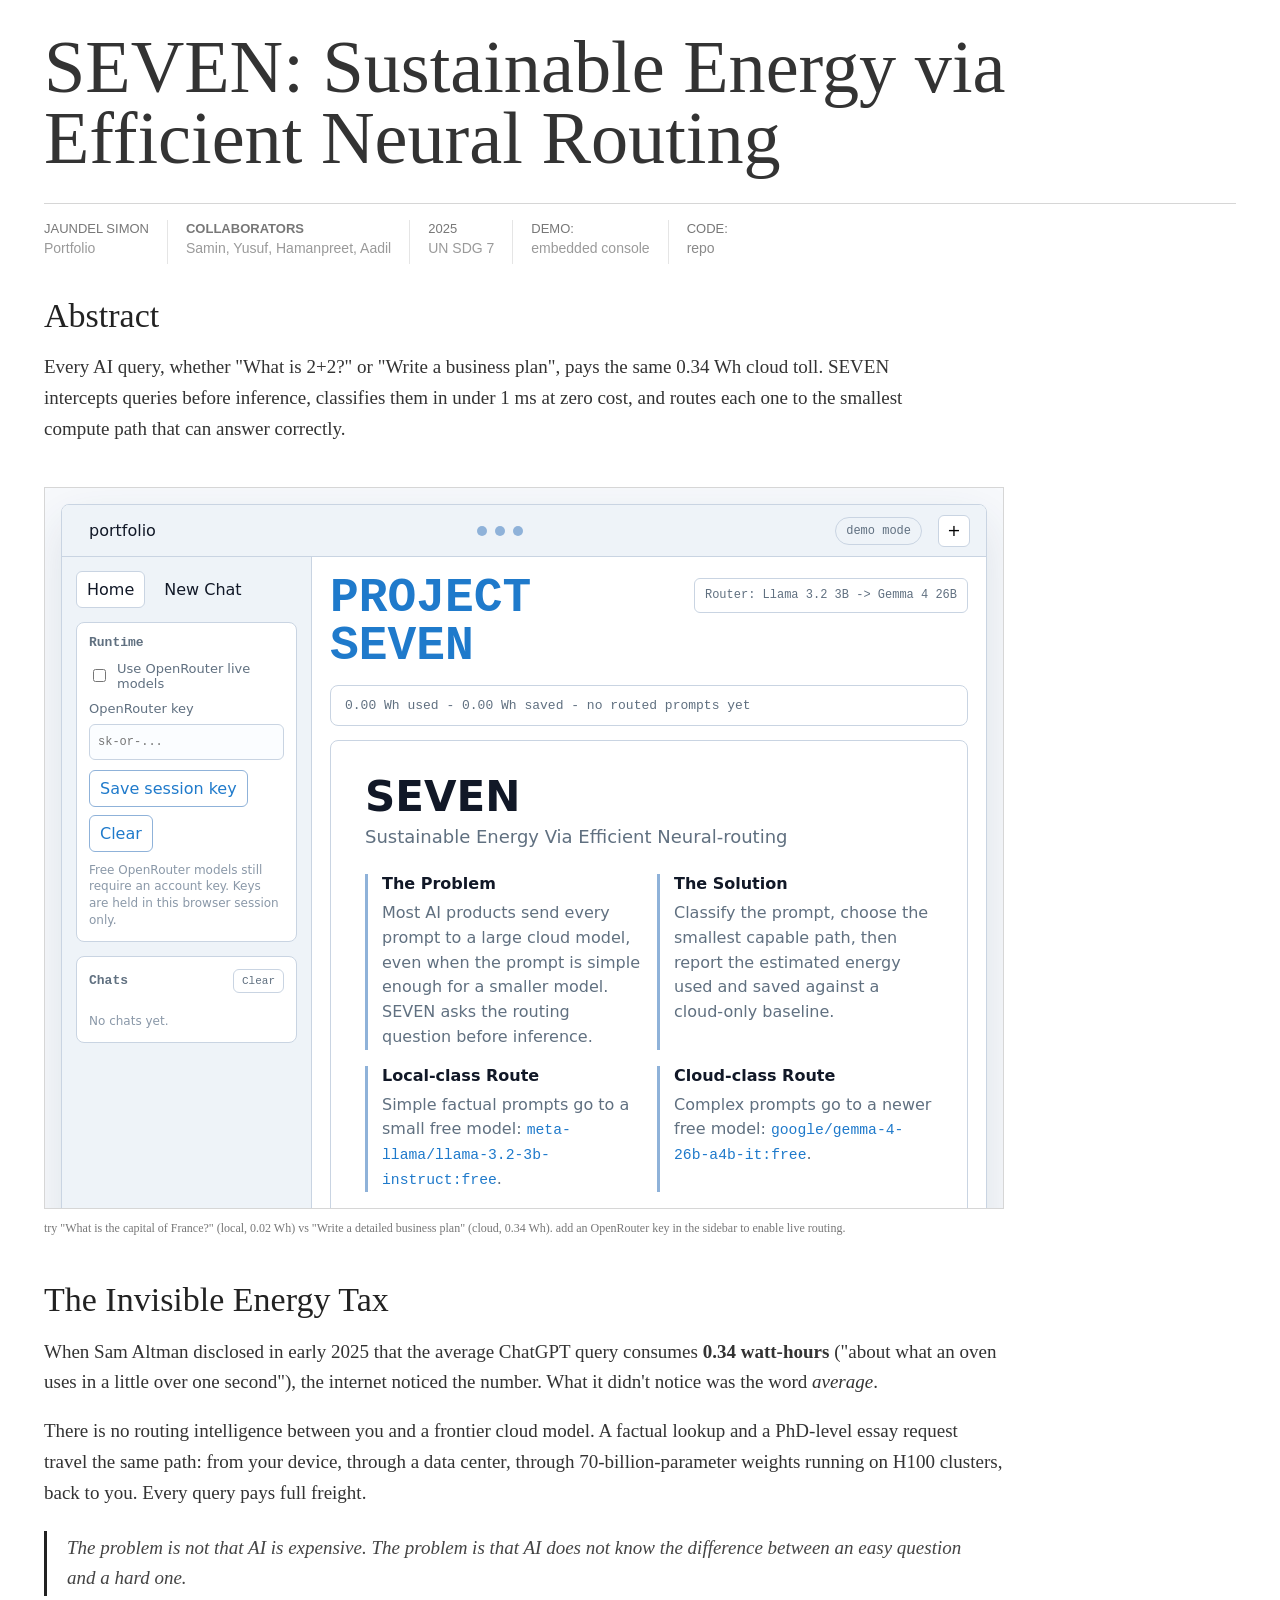
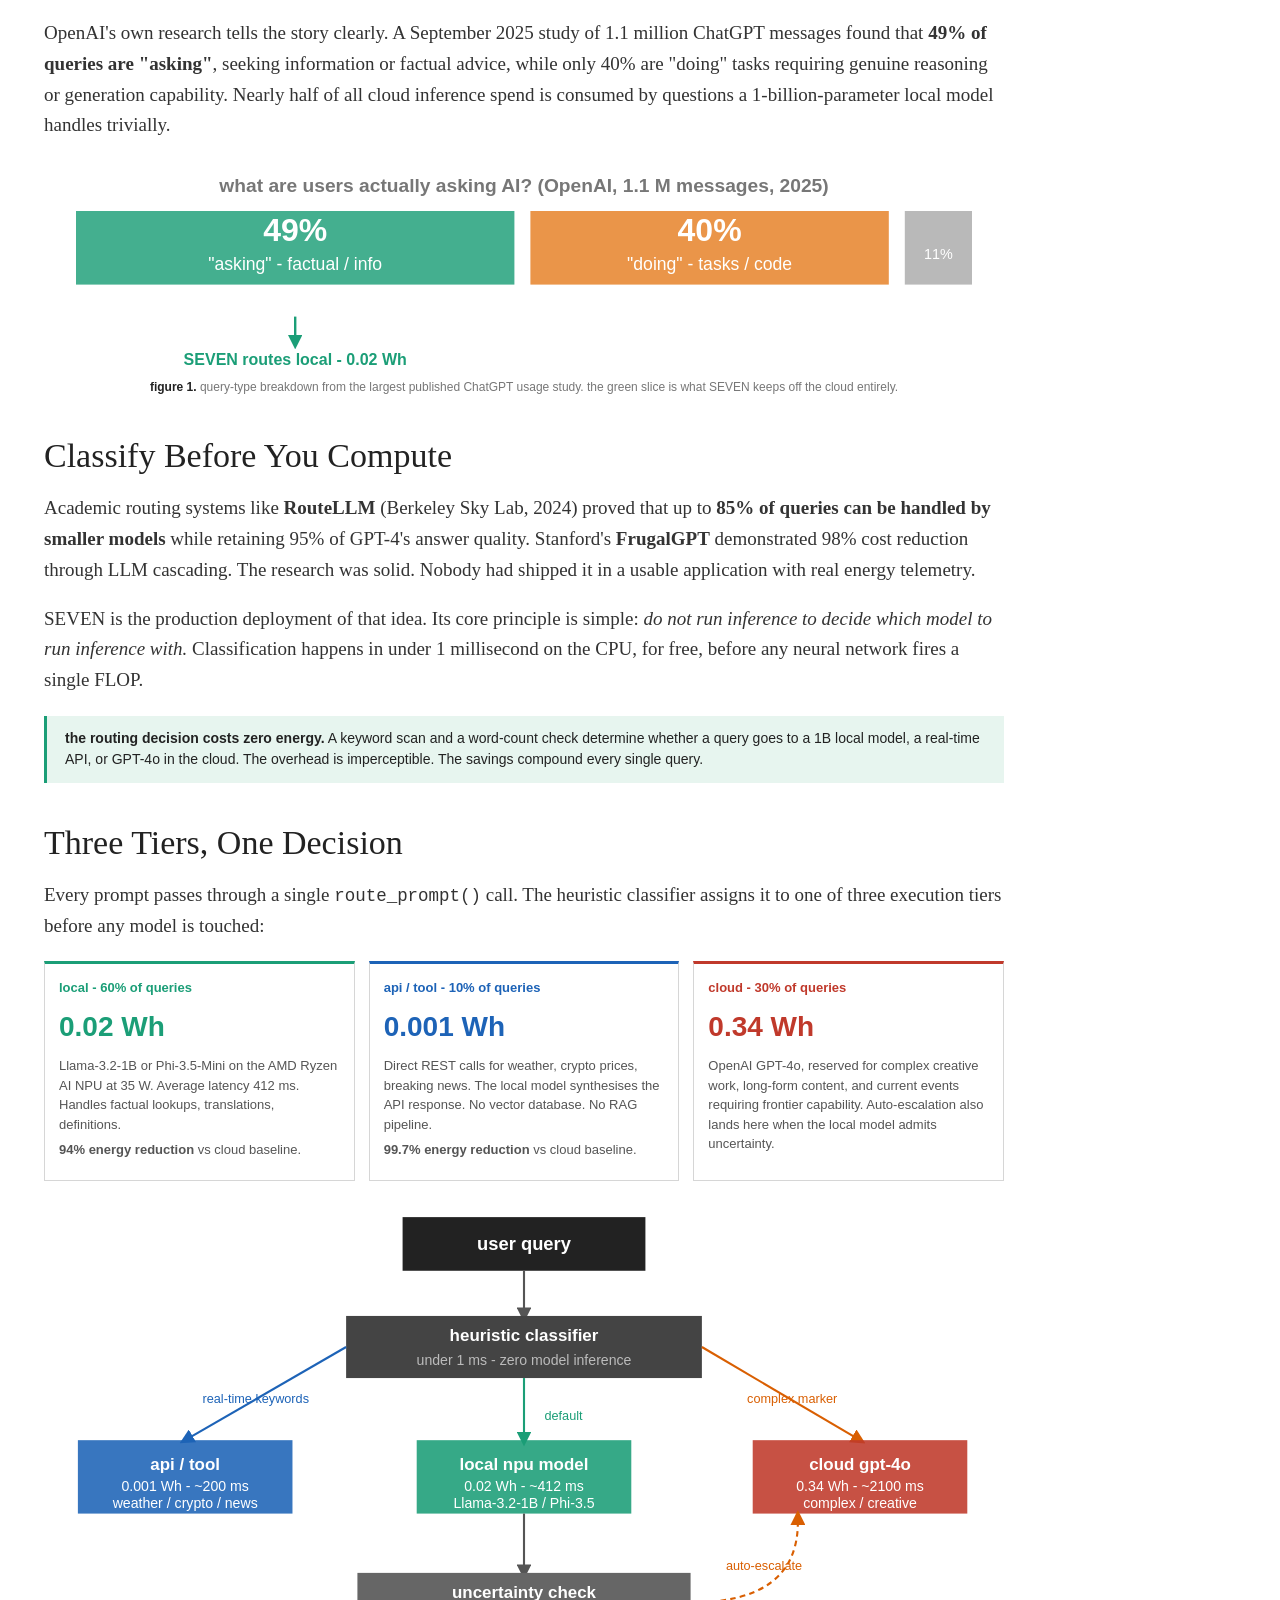
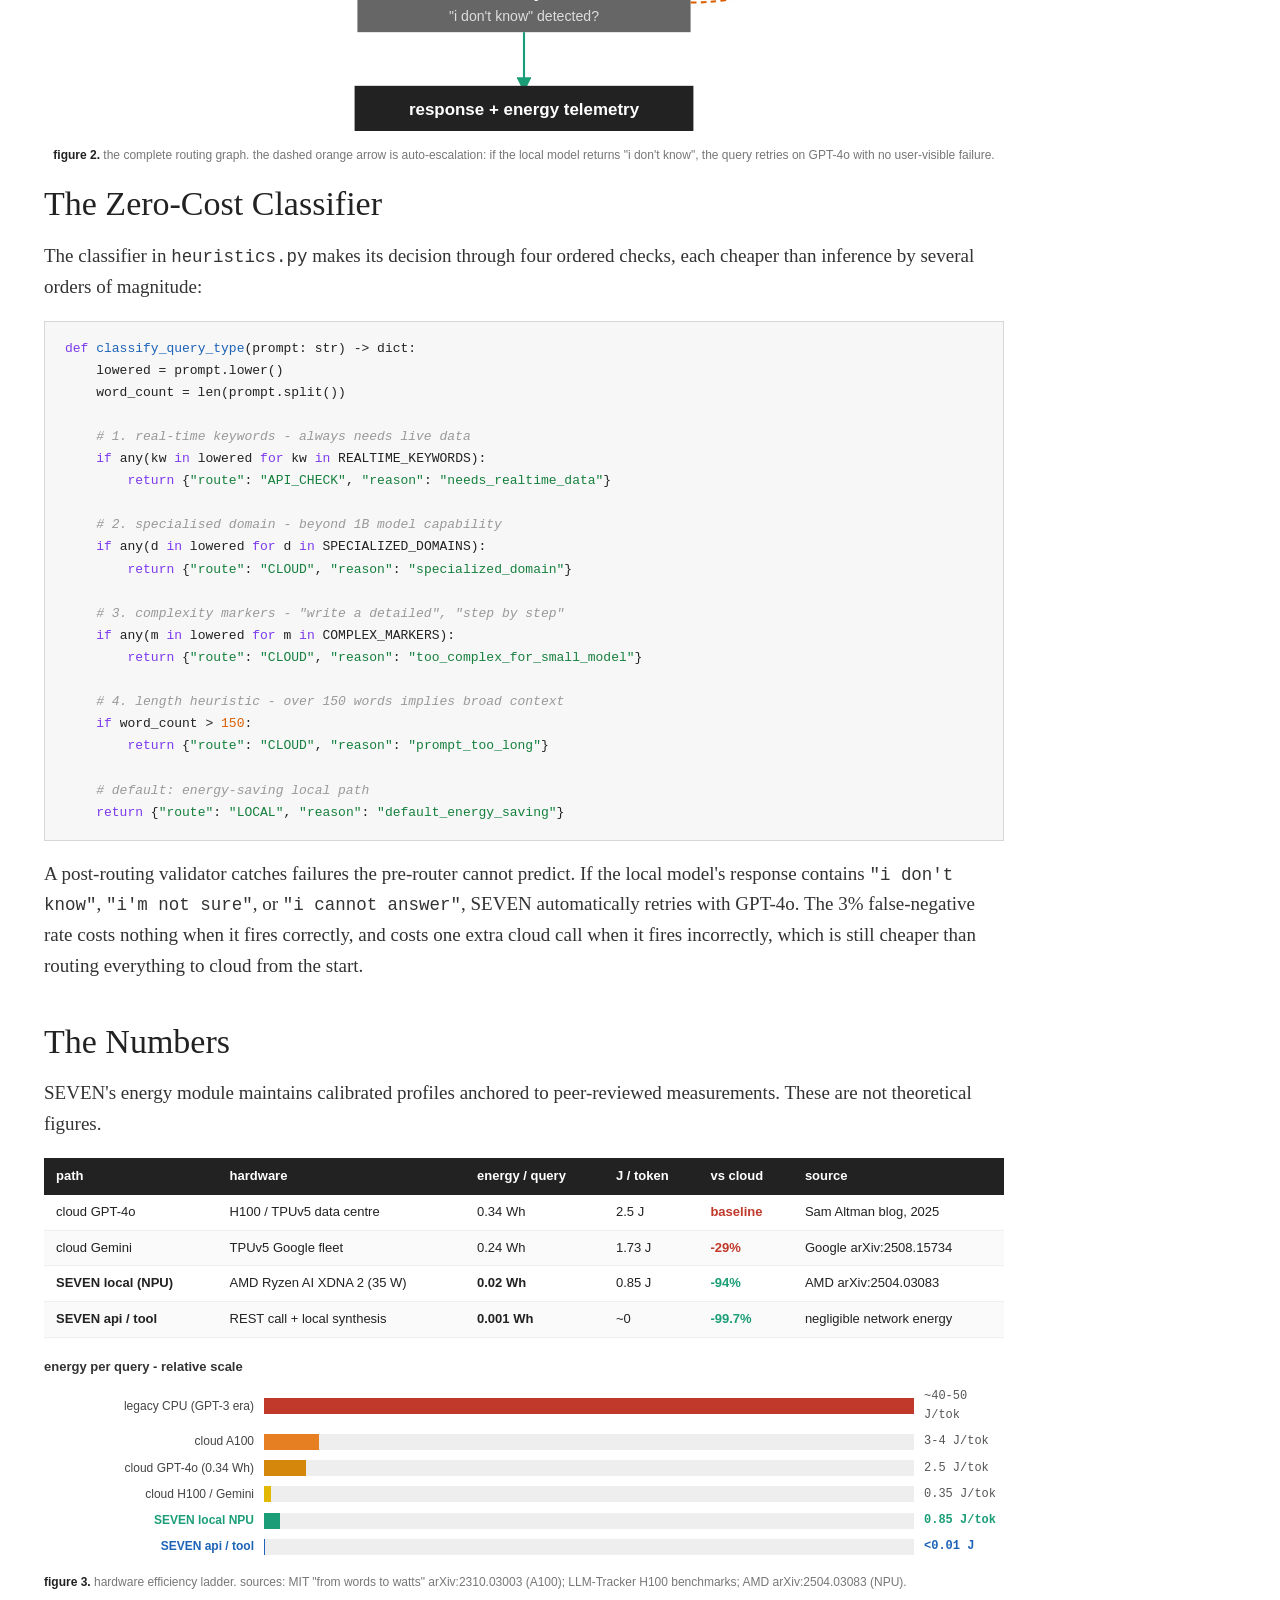
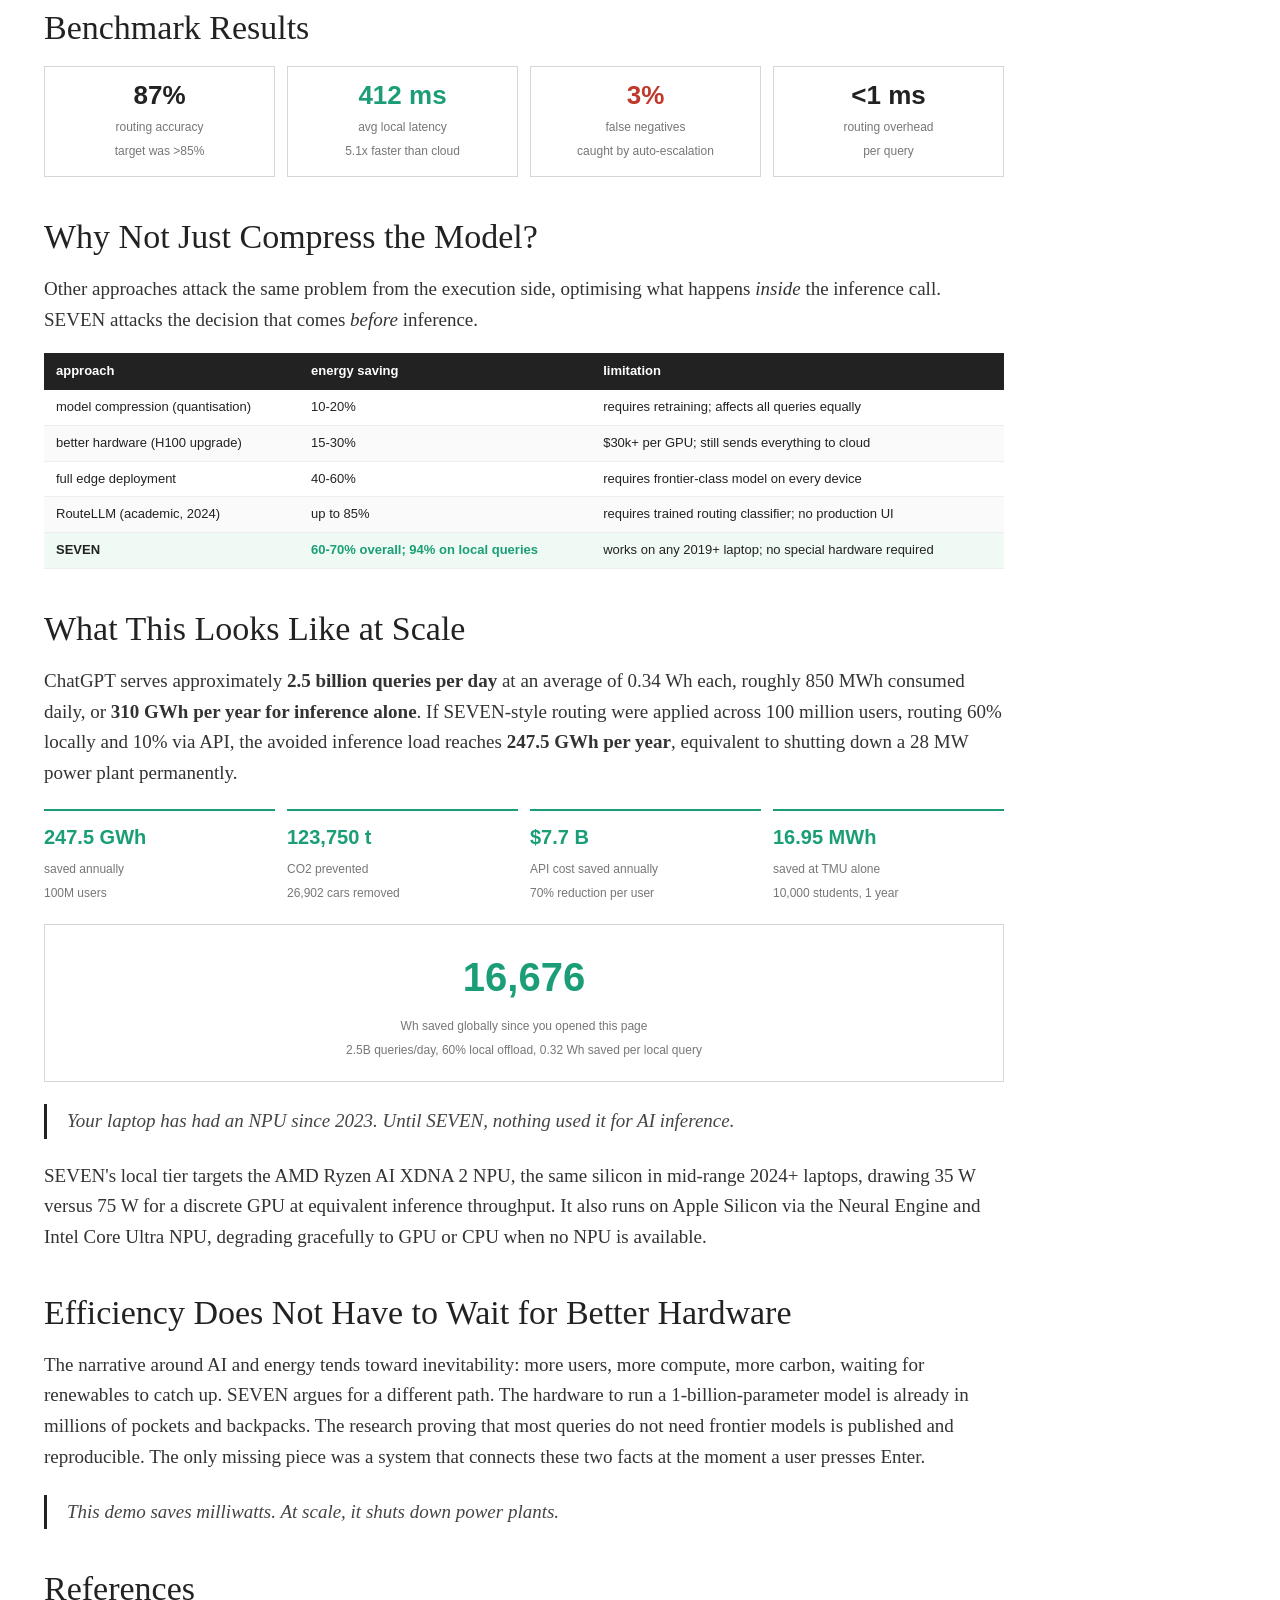
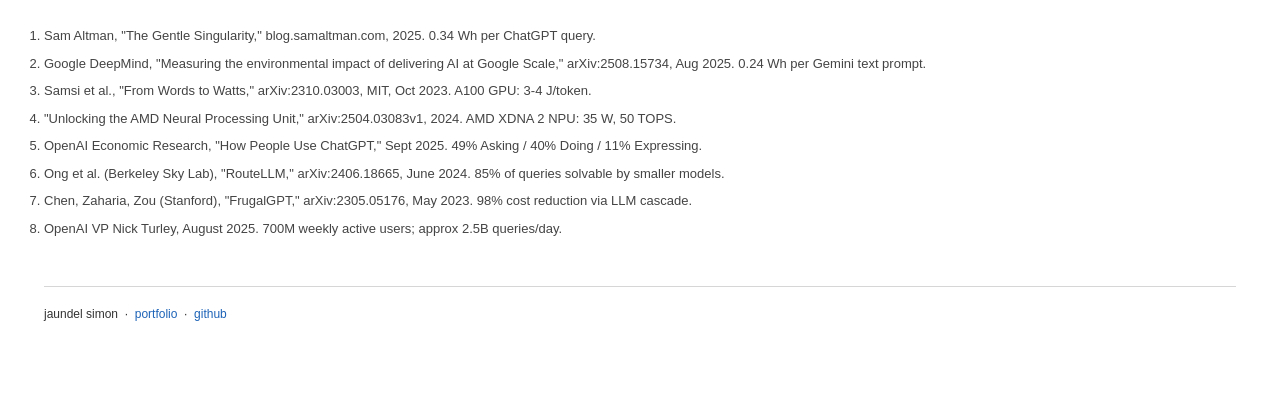
==== index.html @ 30c585b5 "Use Enter to submit, polish UI, bump caches Change form submission to use Enter (Shift+Enter for new" ====
<!DOCTYPE html>
<html lang="en">
<head>
  <meta charset="UTF-8" />
  <meta name="viewport" content="width=device-width, initial-scale=1.0" />
  <title>SEVEN: Sustainable Energy via Efficient Neural Routing</title>
  <link rel="icon" href="data:," />
  <style>
    /* ── reset ── */
    *, *::before, *::after { box-sizing: border-box; margin: 0; padding: 0; }

    /* ── tokens (otoro / neural-biome palette) ── */
    :root {
      --bg:       #ffffff;
      --ink:      #222222;
      --muted:    #777777;
      --faint:    #eeeeee;
      --line:     #d6d6d6;
      --link:     #1d63b7;
      --green:    #1b9e77;
      --green-s:  #e7f5ef;
      --orange:   #d95f02;
      --red:      #c0392b;
      --sans: "Helvetica Neue", Arial, sans-serif;
      --serif: Georgia, "Times New Roman", serif;
      --mono: "SF Mono", "Cascadia Mono", Consolas, "Liberation Mono", monospace;
    }

    body {
      background: var(--bg);
      color: var(--ink);
      font-family: var(--sans);
      font-size: 15px;
      line-height: 1.6;
    }

    a { color: var(--link); text-decoration: none; }
    a:hover { text-decoration: underline; }

    /* ── shell ── */
    .page-shell {
      width: min(1198px, calc(100% - 88px));
      margin: 0 auto;
      padding: 32px 0 72px;
    }

    /* ── hero ── */
    .hero {
      text-align: left;
      margin-bottom: 34px;
    }
    .hero h1 {
      color: #333333;
      font-family: var(--serif);
      font-size: clamp(48px, 5.8vw, 76px);
      font-weight: 400;
      line-height: .96;
      letter-spacing: 0;
      margin: 0 0 28px;
      max-width: 1180px;
    }
    .subtitle {
      max-width: 920px;
      margin: 0 0 20px;
      font-family: var(--serif);
      font-size: 19px;
      color: #333;
      line-height: 1.62;
    }
    .paper-meta {
      border-top: 1px solid var(--line);
      display: flex;
      flex-wrap: wrap;
      gap: 0;
      padding-top: 16px;
      color: #8a8a8a;
      font-family: var(--sans);
      font-size: 14px;
      line-height: 1.45;
    }
    .meta-item {
      min-height: 44px;
      padding: 0 18px;
      border-left: 1px solid #e5e5e5;
    }
    .meta-item:first-child { border-left: 0; padding-left: 0; }
    .meta-label {
      display: block;
      color: #777777;
      font-size: 13px;
      text-transform: uppercase;
    }
    .meta-label.is-bold { font-weight: 600; }
    .meta-value {
      display: block;
      color: #9a9a9a;
      font-size: 14px;
    }
    .paper-meta a { color: #8a8a8a; }
    .paper-meta a:hover { color: var(--ink); }

    /* ── demo (embedded, no scroll) ── */
    .demo-embed {
      width: min(960px, 100%);
      border: 1px solid var(--line);
      overflow: hidden;
      margin: 24px 0 10px;
    }
    .demo-embed iframe {
      display: block;
      width: 100%;
      height: 720px;
      border: none;
      overflow: hidden;
    }
    .demo-note {
      font-size: 12px;
      color: var(--muted);
      text-align: left;
      margin-bottom: 44px;
      width: min(960px, 100%);
    }

    /* ── article body ── */
    article {
      max-width: 960px;
    }

    section { margin-bottom: 42px; }

    h2 {
      color: #222222;
      font-family: var(--serif);
      font-size: 34px;
      font-weight: 400;
      line-height: 1.08;
      margin: 0 0 18px;
      padding-bottom: 0;
      border-bottom: 0;
    }

    p {
      font-family: var(--serif);
      font-size: 19px;
      line-height: 1.62;
      color: #333;
      margin-bottom: 18px;
    }
    p:last-child { margin-bottom: 0; }

    /* ── pullquote ── */
    blockquote {
      border-left: 3px solid var(--ink);
      margin: 22px 0;
      padding: 2px 20px;
    }
    blockquote p {
      font-style: italic;
      color: #444;
    }

    /* ── highlight box ── */
    .note {
      background: var(--green-s);
      border-left: 3px solid var(--green);
      padding: 12px 18px;
      margin: 20px 0;
      font-size: 14px;
      font-family: var(--sans);
      line-height: 1.55;
    }

    /* ── stat row ── */
    .stat-row {
      display: grid;
      grid-template-columns: repeat(4, 1fr);
      gap: 12px;
      margin: 20px 0;
    }
    @media (max-width: 700px) { .stat-row { grid-template-columns: repeat(2, 1fr); } }
    .stat-card {
      border: 1px solid var(--line);
      padding: 14px 12px;
      text-align: center;
    }
    .stat-card .big {
      display: block;
      font-family: var(--sans);
      font-size: 26px;
      font-weight: 600;
      line-height: 1.1;
      margin-bottom: 4px;
    }
    .stat-card .label {
      font-size: 12px;
      color: var(--muted);
      line-height: 1.35;
    }

    /* ── tier grid ── */
    .tier-grid {
      display: grid;
      grid-template-columns: repeat(3, 1fr);
      gap: 14px;
      margin: 20px 0;
    }
    @media (max-width: 700px) { .tier-grid { grid-template-columns: 1fr; } }
    .tier-card {
      border: 1px solid var(--line);
      border-top: 3px solid;
      padding: 14px;
    }
    .tier-card h3 {
      font-size: 13px;
      font-weight: 600;
      font-family: var(--sans);
      margin-bottom: 6px;
    }
    .tier-card .pct {
      font-size: 28px;
      font-weight: 700;
      font-family: var(--sans);
      display: block;
      margin-bottom: 6px;
    }
    .tier-card p {
      font-size: 13px;
      font-family: var(--sans);
      color: #555;
      margin-bottom: 6px;
      line-height: 1.5;
    }
    .tier-local { border-top-color: var(--green); }
    .tier-api   { border-top-color: var(--link); }
    .tier-cloud { border-top-color: var(--red); }

    /* ── SVG figures ── */
    .fig-wrap {
      margin: 22px 0;
      text-align: center;
    }
    .fig-wrap svg { max-width: 100%; display: block; margin: 0 auto; }
    .fig-caption {
      font-size: 12px;
      color: var(--muted);
      margin-top: 8px;
      font-family: var(--sans);
      line-height: 1.45;
    }
    .fig-caption b { color: var(--ink); }

    /* ── code ── */
    pre {
      background: #f7f7f7;
      border: 1px solid var(--line);
      padding: 16px 20px;
      overflow-x: auto;
      font-family: var(--mono);
      font-size: 13px;
      line-height: 1.7;
      margin: 18px 0;
    }
    code { font-family: var(--mono); font-size: 0.92em; }
    .kw  { color: #7c3aed; }
    .fn  { color: #1d63b7; }
    .str { color: #15803d; }
    .cm  { color: #999; font-style: italic; }
    .num { color: var(--orange); }

    /* ── energy bars ── */
    .bar-section { margin: 18px 0; }
    .bar-section > p.label { font-family: var(--sans); font-size: 13px; font-weight: 600; margin-bottom: 10px; }
    .bar-row { display: flex; align-items: center; gap: 10px; margin-bottom: 7px; }
    .bar-row .lbl { width: 210px; font-size: 12px; font-family: var(--sans); text-align: right; flex-shrink: 0; color: #444; }
    .bar-row .track { flex: 1; background: var(--faint); height: 16px; }
    .bar-row .fill { height: 100%; width: 0; transition: width 1.4s cubic-bezier(.4,0,.2,1); }
    .bar-row .val { font-size: 12px; font-family: var(--mono); width: 80px; flex-shrink: 0; color: #555; }
    .fc-cpu   { background: #c0392b; }
    .fc-a100  { background: #e67e22; }
    .fc-cloud { background: #d4870a; }
    .fc-h100  { background: #e2b800; }
    .fc-npu   { background: var(--green); }
    .fc-api   { background: var(--link); }

    /* ── table ── */
    .data-table { width: 100%; border-collapse: collapse; margin: 18px 0; font-family: var(--sans); font-size: 13px; }
    .data-table th { background: var(--ink); color: #fff; padding: 8px 12px; text-align: left; font-weight: 600; }
    .data-table td { padding: 7px 12px; border-bottom: 1px solid var(--faint); vertical-align: top; }
    .data-table tr:nth-child(even) td { background: #fafafa; }
    .green { color: var(--green); font-weight: 600; }
    .red   { color: var(--red);   font-weight: 600; }

    /* ── counter ── */
    .counter-box {
      border: 1px solid var(--line);
      padding: 20px;
      text-align: center;
      margin: 20px 0;
    }
    .counter-box .count {
      display: block;
      font-size: 40px;
      font-weight: 700;
      font-family: var(--sans);
      color: var(--green);
      margin-bottom: 4px;
    }
    .counter-box .sub { font-size: 12px; color: var(--muted); font-family: var(--sans); }

    /* ── impact stats ── */
    .impact-row {
      display: grid;
      grid-template-columns: repeat(4, 1fr);
      gap: 12px;
      margin: 20px 0;
    }
    @media (max-width: 700px) { .impact-row { grid-template-columns: repeat(2, 1fr); } }
    .impact-card {
      border-top: 2px solid var(--green);
      padding-top: 10px;
    }
    .impact-card .big {
      font-size: 20px;
      font-weight: 700;
      color: var(--green);
      font-family: var(--sans);
      display: block;
      margin-bottom: 3px;
    }
    .impact-card .lbl { font-size: 12px; color: var(--muted); font-family: var(--sans); line-height: 1.4; }

    /* ── references ── */
    .references { font-size: 13px; font-family: var(--sans); }
    .references li { margin-bottom: 8px; color: #444; line-height: 1.5; }

    /* ── footer ── */
    footer {
      margin-top: 48px;
      padding-top: 18px;
      border-top: 1px solid var(--line);
      font-size: 12px;
      color: var(--muted);
    }
    footer p {
      font-family: var(--sans);
      font-size: 12px;
      line-height: 1.5;
    }
    @media (max-width: 760px) {
      .page-shell {
        width: min(100% - 28px, 960px);
        padding-top: 22px;
      }
      .hero h1 {
        font-size: clamp(40px, 13vw, 58px);
        line-height: 1;
      }
      .paper-meta {
        display: grid;
        grid-template-columns: 1fr;
        gap: 12px;
      }
      .meta-item {
        min-height: 0;
        padding: 0;
        border-left: 0;
      }
      p {
        font-size: 17px;
      }
      h2 {
        font-size: 30px;
      }
    }
  </style>
</head>
<body>
<div class="page-shell">

  <!-- hero -->
  <header class="hero">
    <h1>SEVEN: Sustainable Energy via Efficient Neural Routing</h1>
    <div class="paper-meta" aria-label="project metadata">
      <div class="meta-item">
        <span class="meta-label">Jaundel Simon</span>
        <span class="meta-value">Portfolio</span>
      </div>
      <div class="meta-item">
        <span class="meta-label is-bold">Collaborators</span>
        <span class="meta-value">Samin, Yusuf, Hamanpreet, Aadil</span>
      </div>
      <div class="meta-item">
        <span class="meta-label">2025</span>
        <span class="meta-value">UN SDG 7</span>
      </div>
      <div class="meta-item">
        <span class="meta-label">Demo:</span>
        <span class="meta-value">embedded console</span>
      </div>
      <div class="meta-item">
        <span class="meta-label">Code:</span>
        <span class="meta-value"><a href="https://github.com/Jaundel/SEVEN">repo</a></span>
      </div>
    </div>
  </header>

  <article>

    <section id="abstract">
      <h2>Abstract</h2>
      <p class="subtitle">
        Every AI query, whether "What is 2+2?" or "Write a business plan", pays the same 0.34 Wh
        cloud toll. SEVEN intercepts queries before inference, classifies them in under 1 ms at
        zero cost, and routes each one to the smallest compute path that can answer correctly.
      </p>
    </section>

  <!-- demo embedded directly, no scroll -->
  <div id="demo" class="demo-embed">
    <iframe
      src="demo/index.html?v=6"
      title="SEVEN live demo"
      scrolling="no"
      loading="lazy"
      allow="clipboard-write"
    ></iframe>
  </div>
  <p class="demo-note">
    try "What is the capital of France?" (local, 0.02 Wh) vs "Write a detailed business plan" (cloud, 0.34 Wh).
    add an OpenRouter key in the sidebar to enable live routing.
  </p>

    <!-- invisible energy tax -->
    <section id="insight">
      <h2>The Invisible Energy Tax</h2>
      <p>
        When Sam Altman disclosed in early 2025 that the average ChatGPT query consumes
        <strong>0.34 watt-hours</strong> ("about what an oven uses in a little over one second"),
        the internet noticed the number. What it didn't notice was the word <em>average</em>.
      </p>
      <p>
        There is no routing intelligence between you and a frontier cloud model.
        A factual lookup and a PhD-level essay request travel the same path: from your device,
        through a data center, through 70-billion-parameter weights running on H100 clusters, back to you.
        Every query pays full freight.
      </p>
      <blockquote>
        <p>The problem is not that AI is expensive. The problem is that AI does not know the difference between an easy question and a hard one.</p>
      </blockquote>
      <p>
        OpenAI's own research tells the story clearly. A September 2025 study of 1.1 million ChatGPT
        messages found that <strong>49% of queries are "asking"</strong>, seeking information or factual
        advice, while only 40% are "doing" tasks requiring genuine reasoning or generation capability.
        Nearly half of all cloud inference spend is consumed by questions a 1-billion-parameter
        local model handles trivially.
      </p>

      <!-- query distribution SVG -->
      <div class="fig-wrap">
        <svg viewBox="0 0 600 130" xmlns="http://www.w3.org/2000/svg" style="font-family:'Helvetica Neue',Arial,sans-serif;">
          <text x="300" y="18" text-anchor="middle" font-size="12" fill="#777" font-weight="600">what are users actually asking AI? (OpenAI, 1.1 M messages, 2025)</text>
          <rect x="20"  y="30" width="274" height="46" fill="#1b9e77" opacity=".82"/>
          <text x="157" y="49" text-anchor="middle" font-size="20" fill="white" font-weight="700">49%</text>
          <text x="157" y="67" text-anchor="middle" font-size="11" fill="white">"asking" - factual / info</text>
          <rect x="304" y="30" width="224" height="46" fill="#e67e22" opacity=".82"/>
          <text x="416" y="49" text-anchor="middle" font-size="20" fill="white" font-weight="700">40%</text>
          <text x="416" y="67" text-anchor="middle" font-size="11" fill="white">"doing" - tasks / code</text>
          <rect x="538" y="30" width="42"  height="46" fill="#aaa" opacity=".82"/>
          <text x="559" y="60" text-anchor="middle" font-size="9"  fill="white">11%</text>
          <line x1="157" y1="96" x2="157" y2="112" stroke="#1b9e77" stroke-width="1.5" marker-end="url(#ga)"/>
          <text x="157" y="126" text-anchor="middle" font-size="10" fill="#1b9e77" font-weight="600">SEVEN routes local - 0.02 Wh</text>
          <defs>
            <marker id="ga" markerWidth="6" markerHeight="6" refX="3" refY="3" orient="auto">
              <path d="M0,0 L6,3 L0,6 Z" fill="#1b9e77"/>
            </marker>
          </defs>
        </svg>
        <p class="fig-caption"><b>figure 1.</b> query-type breakdown from the largest published ChatGPT usage study. the green slice is what SEVEN keeps off the cloud entirely.</p>
      </div>
    </section>

    <!-- insight -->
    <section>
      <h2>Classify Before You Compute</h2>
      <p>
        Academic routing systems like <strong>RouteLLM</strong> (Berkeley Sky Lab, 2024) proved that
        up to <strong>85% of queries can be handled by smaller models</strong> while retaining 95% of
        GPT-4's answer quality. Stanford's <strong>FrugalGPT</strong> demonstrated 98% cost reduction
        through LLM cascading. The research was solid. Nobody had shipped it in a usable application
        with real energy telemetry.
      </p>
      <p>
        SEVEN is the production deployment of that idea. Its core principle is simple:
        <em>do not run inference to decide which model to run inference with.</em>
        Classification happens in under 1 millisecond on the CPU, for free, before any neural network
        fires a single FLOP.
      </p>
      <div class="note">
        <strong>the routing decision costs zero energy.</strong> A keyword scan and a word-count check
        determine whether a query goes to a 1B local model, a real-time API, or GPT-4o in the cloud.
        The overhead is imperceptible. The savings compound every single query.
      </div>
    </section>

    <!-- three tiers -->
    <section id="architecture">
      <h2>Three Tiers, One Decision</h2>
      <p>Every prompt passes through a single <code>route_prompt()</code> call. The heuristic classifier assigns it to one of three execution tiers before any model is touched:</p>

      <div class="tier-grid">
        <div class="tier-card tier-local">
          <h3 style="color:#1b9e77;">local - 60% of queries</h3>
          <span class="pct" style="color:#1b9e77;">0.02 Wh</span>
          <p>Llama-3.2-1B or Phi-3.5-Mini on the AMD Ryzen AI NPU at 35 W. Average latency 412 ms. Handles factual lookups, translations, definitions.</p>
          <p><strong>94% energy reduction</strong> vs cloud baseline.</p>
        </div>
        <div class="tier-card tier-api">
          <h3 style="color:#1d63b7;">api / tool - 10% of queries</h3>
          <span class="pct" style="color:#1d63b7;">0.001 Wh</span>
          <p>Direct REST calls for weather, crypto prices, breaking news. The local model synthesises the API response. No vector database. No RAG pipeline.</p>
          <p><strong>99.7% energy reduction</strong> vs cloud baseline.</p>
        </div>
        <div class="tier-card tier-cloud">
          <h3 style="color:#c0392b;">cloud - 30% of queries</h3>
          <span class="pct" style="color:#c0392b;">0.34 Wh</span>
          <p>OpenAI GPT-4o, reserved for complex creative work, long-form content, and current events requiring frontier capability. Auto-escalation also lands here when the local model admits uncertainty.</p>
        </div>
      </div>

      <!-- routing flowchart -->
      <div class="fig-wrap">
        <svg viewBox="0 0 680 380" xmlns="http://www.w3.org/2000/svg" style="font-family:'Helvetica Neue',Arial,sans-serif;">
          <rect x="254" y="10" width="172" height="38" fill="#222"/>
          <text x="340" y="33" text-anchor="middle" font-size="13" fill="white" font-weight="600">user query</text>
          <line x1="340" y1="48" x2="340" y2="80" stroke="#555" stroke-width="1.5" marker-end="url(#fa)"/>
          <rect x="214" y="80" width="252" height="44" fill="#444"/>
          <text x="340" y="98" text-anchor="middle" font-size="12" fill="white" font-weight="600">heuristic classifier</text>
          <text x="340" y="115" text-anchor="middle" font-size="10" fill="#bbb">under 1 ms - zero model inference</text>
          <!-- branches -->
          <line x1="214" y1="102" x2="100" y2="168" stroke="#1d63b7" stroke-width="1.5" marker-end="url(#fb)"/>
          <text x="150" y="142" text-anchor="middle" font-size="9" fill="#1d63b7">real-time keywords</text>
          <line x1="340" y1="124" x2="340" y2="168" stroke="#1b9e77" stroke-width="1.5" marker-end="url(#fc)"/>
          <text x="368" y="154" text-anchor="middle" font-size="9" fill="#1b9e77">default</text>
          <line x1="466" y1="102" x2="578" y2="168" stroke="#d95f02" stroke-width="1.5" marker-end="url(#fd)"/>
          <text x="530" y="142" text-anchor="middle" font-size="9" fill="#d95f02">complex marker</text>
          <!-- tier boxes -->
          <rect x="24"  y="168" width="152" height="52" fill="#1d63b7" opacity=".88"/>
          <text x="100" y="189" text-anchor="middle" font-size="12" fill="white" font-weight="600">api / tool</text>
          <text x="100" y="204" text-anchor="middle" font-size="10" fill="white">0.001 Wh - ~200 ms</text>
          <text x="100" y="216" text-anchor="middle" font-size="10" fill="white">weather / crypto / news</text>
          <rect x="264" y="168" width="152" height="52" fill="#1b9e77" opacity=".88"/>
          <text x="340" y="189" text-anchor="middle" font-size="12" fill="white" font-weight="600">local npu model</text>
          <text x="340" y="204" text-anchor="middle" font-size="10" fill="white">0.02 Wh - ~412 ms</text>
          <text x="340" y="216" text-anchor="middle" font-size="10" fill="white">Llama-3.2-1B / Phi-3.5</text>
          <rect x="502" y="168" width="152" height="52" fill="#c0392b" opacity=".88"/>
          <text x="578" y="189" text-anchor="middle" font-size="12" fill="white" font-weight="600">cloud gpt-4o</text>
          <text x="578" y="204" text-anchor="middle" font-size="10" fill="white">0.34 Wh - ~2100 ms</text>
          <text x="578" y="216" text-anchor="middle" font-size="10" fill="white">complex / creative</text>
          <!-- uncertainty check -->
          <line x1="340" y1="220" x2="340" y2="262" stroke="#555" stroke-width="1.5" marker-end="url(#fa)"/>
          <rect x="222" y="262" width="236" height="42" fill="#666"/>
          <text x="340" y="280" text-anchor="middle" font-size="12" fill="white" font-weight="600">uncertainty check</text>
          <text x="340" y="296" text-anchor="middle" font-size="10" fill="#ddd">"i don't know" detected?</text>
          <!-- escalate -->
          <path d="M458,283 Q534,283 534,226 L534,222" stroke="#d95f02" stroke-width="1.5" fill="none" marker-end="url(#fd)" stroke-dasharray="4,3"/>
          <text x="510" y="260" text-anchor="middle" font-size="9" fill="#d95f02">auto-escalate</text>
          <!-- response -->
          <line x1="340" y1="304" x2="340" y2="342" stroke="#1b9e77" stroke-width="1.5" marker-end="url(#fc)"/>
          <rect x="220" y="342" width="240" height="32" fill="#222"/>
          <text x="340" y="363" text-anchor="middle" font-size="12" fill="white" font-weight="600">response + energy telemetry</text>
          <defs>
            <marker id="fa" markerWidth="7" markerHeight="7" refX="4" refY="3.5" orient="auto"><path d="M0,0 L7,3.5 L0,7 Z" fill="#555"/></marker>
            <marker id="fb" markerWidth="7" markerHeight="7" refX="4" refY="3.5" orient="auto"><path d="M0,0 L7,3.5 L0,7 Z" fill="#1d63b7"/></marker>
            <marker id="fc" markerWidth="7" markerHeight="7" refX="4" refY="3.5" orient="auto"><path d="M0,0 L7,3.5 L0,7 Z" fill="#1b9e77"/></marker>
            <marker id="fd" markerWidth="7" markerHeight="7" refX="4" refY="3.5" orient="auto"><path d="M0,0 L7,3.5 L0,7 Z" fill="#d95f02"/></marker>
          </defs>
        </svg>
        <p class="fig-caption"><b>figure 2.</b> the complete routing graph. the dashed orange arrow is auto-escalation: if the local model returns "i don't know", the query retries on GPT-4o with no user-visible failure.</p>
      </div>

      <!-- classifier code -->
      <h2>The Zero-Cost Classifier</h2>
      <p>The classifier in <code>heuristics.py</code> makes its decision through four ordered checks, each cheaper than inference by several orders of magnitude:</p>
      <pre><span class="kw">def</span> <span class="fn">classify_query_type</span>(prompt: str) -&gt; dict:
    lowered = prompt.lower()
    word_count = len(prompt.split())

    <span class="cm"># 1. real-time keywords - always needs live data</span>
    <span class="kw">if</span> any(kw <span class="kw">in</span> lowered <span class="kw">for</span> kw <span class="kw">in</span> REALTIME_KEYWORDS):
        <span class="kw">return</span> {<span class="str">"route"</span>: <span class="str">"API_CHECK"</span>, <span class="str">"reason"</span>: <span class="str">"needs_realtime_data"</span>}

    <span class="cm"># 2. specialised domain - beyond 1B model capability</span>
    <span class="kw">if</span> any(d <span class="kw">in</span> lowered <span class="kw">for</span> d <span class="kw">in</span> SPECIALIZED_DOMAINS):
        <span class="kw">return</span> {<span class="str">"route"</span>: <span class="str">"CLOUD"</span>, <span class="str">"reason"</span>: <span class="str">"specialized_domain"</span>}

    <span class="cm"># 3. complexity markers - "write a detailed", "step by step"</span>
    <span class="kw">if</span> any(m <span class="kw">in</span> lowered <span class="kw">for</span> m <span class="kw">in</span> COMPLEX_MARKERS):
        <span class="kw">return</span> {<span class="str">"route"</span>: <span class="str">"CLOUD"</span>, <span class="str">"reason"</span>: <span class="str">"too_complex_for_small_model"</span>}

    <span class="cm"># 4. length heuristic - over 150 words implies broad context</span>
    <span class="kw">if</span> word_count &gt; <span class="num">150</span>:
        <span class="kw">return</span> {<span class="str">"route"</span>: <span class="str">"CLOUD"</span>, <span class="str">"reason"</span>: <span class="str">"prompt_too_long"</span>}

    <span class="cm"># default: energy-saving local path</span>
    <span class="kw">return</span> {<span class="str">"route"</span>: <span class="str">"LOCAL"</span>, <span class="str">"reason"</span>: <span class="str">"default_energy_saving"</span>}</pre>
      <p>
        A post-routing validator catches failures the pre-router cannot predict.
        If the local model's response contains <code>"i don't know"</code>, <code>"i'm not sure"</code>,
        or <code>"i cannot answer"</code>, SEVEN automatically retries with GPT-4o.
        The 3% false-negative rate costs nothing when it fires correctly, and costs one extra cloud call
        when it fires incorrectly, which is still cheaper than routing everything to cloud from the start.
      </p>
    </section>

    <!-- numbers -->
    <section id="numbers">
      <h2>The Numbers</h2>
      <p>SEVEN's energy module maintains calibrated profiles anchored to peer-reviewed measurements. These are not theoretical figures.</p>

      <table class="data-table">
        <thead>
          <tr><th>path</th><th>hardware</th><th>energy / query</th><th>J / token</th><th>vs cloud</th><th>source</th></tr>
        </thead>
        <tbody>
          <tr><td>cloud GPT-4o</td><td>H100 / TPUv5 data centre</td><td>0.34 Wh</td><td>2.5 J</td><td class="red">baseline</td><td>Sam Altman blog, 2025</td></tr>
          <tr><td>cloud Gemini</td><td>TPUv5 Google fleet</td><td>0.24 Wh</td><td>1.73 J</td><td class="red">-29%</td><td>Google arXiv:2508.15734</td></tr>
          <tr><td><strong>SEVEN local (NPU)</strong></td><td>AMD Ryzen AI XDNA 2 (35 W)</td><td><strong>0.02 Wh</strong></td><td>0.85 J</td><td class="green">-94%</td><td>AMD arXiv:2504.03083</td></tr>
          <tr><td><strong>SEVEN api / tool</strong></td><td>REST call + local synthesis</td><td><strong>0.001 Wh</strong></td><td>~0</td><td class="green">-99.7%</td><td>negligible network energy</td></tr>
        </tbody>
      </table>

      <!-- bar chart -->
      <div class="bar-section" id="bar-chart">
        <p class="label">energy per query - relative scale</p>
        <div class="bar-row"><span class="lbl">legacy CPU (GPT-3 era)</span><div class="track"><div class="fill fc-cpu"   id="b-cpu"  ></div></div><span class="val">~40-50 J/tok</span></div>
        <div class="bar-row"><span class="lbl">cloud A100</span>            <div class="track"><div class="fill fc-a100"  id="b-a100" ></div></div><span class="val">3-4 J/tok</span></div>
        <div class="bar-row"><span class="lbl">cloud GPT-4o (0.34 Wh)</span><div class="track"><div class="fill fc-cloud" id="b-cloud"></div></div><span class="val">2.5 J/tok</span></div>
        <div class="bar-row"><span class="lbl">cloud H100 / Gemini</span>    <div class="track"><div class="fill fc-h100"  id="b-h100" ></div></div><span class="val">0.35 J/tok</span></div>
        <div class="bar-row" style="font-weight:600;"><span class="lbl" style="color:var(--green);">SEVEN local NPU</span><div class="track"><div class="fill fc-npu" id="b-npu"></div></div><span class="val" style="color:var(--green);">0.85 J/tok</span></div>
        <div class="bar-row" style="font-weight:600;"><span class="lbl" style="color:var(--link);">SEVEN api / tool</span><div class="track"><div class="fill fc-api" id="b-api"></div></div><span class="val" style="color:var(--link);">&lt;0.01 J</span></div>
      </div>
      <p class="fig-caption"><b>figure 3.</b> hardware efficiency ladder. sources: MIT "from words to watts" arXiv:2310.03003 (A100); LLM-Tracker H100 benchmarks; AMD arXiv:2504.03083 (NPU).</p>

      <!-- benchmark stats -->
      <h2>Benchmark Results</h2>
      <div class="stat-row">
        <div class="stat-card"><span class="big">87%</span><span class="label">routing accuracy<br>target was &gt;85%</span></div>
        <div class="stat-card"><span class="big" style="color:var(--green);">412 ms</span><span class="label">avg local latency<br>5.1x faster than cloud</span></div>
        <div class="stat-card"><span class="big" style="color:var(--red);">3%</span><span class="label">false negatives<br>caught by auto-escalation</span></div>
        <div class="stat-card"><span class="big">&lt;1 ms</span><span class="label">routing overhead<br>per query</span></div>
      </div>
    </section>

    <!-- comparison -->
    <section>
      <h2>Why Not Just Compress the Model?</h2>
      <p>Other approaches attack the same problem from the execution side, optimising what happens <em>inside</em> the inference call. SEVEN attacks the decision that comes <em>before</em> inference.</p>
      <table class="data-table">
        <thead><tr><th>approach</th><th>energy saving</th><th>limitation</th></tr></thead>
        <tbody>
          <tr><td>model compression (quantisation)</td><td>10-20%</td><td>requires retraining; affects all queries equally</td></tr>
          <tr><td>better hardware (H100 upgrade)</td><td>15-30%</td><td>$30k+ per GPU; still sends everything to cloud</td></tr>
          <tr><td>full edge deployment</td><td>40-60%</td><td>requires frontier-class model on every device</td></tr>
          <tr><td>RouteLLM (academic, 2024)</td><td>up to 85%</td><td>requires trained routing classifier; no production UI</td></tr>
          <tr style="background:#f0faf4;"><td><strong>SEVEN</strong></td><td class="green"><strong>60-70% overall; 94% on local queries</strong></td><td>works on any 2019+ laptop; no special hardware required</td></tr>
        </tbody>
      </table>
    </section>

    <!-- scale -->
    <section id="scale">
      <h2>What This Looks Like at Scale</h2>
      <p>
        ChatGPT serves approximately <strong>2.5 billion queries per day</strong> at an average of 0.34 Wh each,
        roughly 850 MWh consumed daily, or <strong>310 GWh per year for inference alone</strong>.
        If SEVEN-style routing were applied across 100 million users, routing 60% locally and 10% via API,
        the avoided inference load reaches <strong>247.5 GWh per year</strong>, equivalent to shutting down a 28 MW power plant permanently.
      </p>

      <div class="impact-row">
        <div class="impact-card"><span class="big">247.5 GWh</span><span class="lbl">saved annually<br>100M users</span></div>
        <div class="impact-card"><span class="big">123,750 t</span><span class="lbl">CO2 prevented<br>26,902 cars removed</span></div>
        <div class="impact-card"><span class="big">$7.7 B</span><span class="lbl">API cost saved annually<br>70% reduction per user</span></div>
        <div class="impact-card"><span class="big">16.95 MWh</span><span class="lbl">saved at TMU alone<br>10,000 students, 1 year</span></div>
      </div>

      <div class="counter-box">
        <span class="count" id="wh-counter">0</span>
        <span class="sub">Wh saved globally since you opened this page<br>2.5B queries/day, 60% local offload, 0.32 Wh saved per local query</span>
      </div>

      <blockquote>
        <p>Your laptop has had an NPU since 2023. Until SEVEN, nothing used it for AI inference.</p>
      </blockquote>
      <p>
        SEVEN's local tier targets the AMD Ryzen AI XDNA 2 NPU, the same silicon in mid-range 2024+ laptops,
        drawing 35 W versus 75 W for a discrete GPU at equivalent inference throughput.
        It also runs on Apple Silicon via the Neural Engine and Intel Core Ultra NPU, degrading gracefully
        to GPU or CPU when no NPU is available.
      </p>
    </section>

    <!-- closing -->
    <section>
      <h2>Efficiency Does Not Have to Wait for Better Hardware</h2>
      <p>
        The narrative around AI and energy tends toward inevitability: more users, more compute, more carbon,
        waiting for renewables to catch up. SEVEN argues for a different path. The hardware to run a
        1-billion-parameter model is already in millions of pockets and backpacks. The research proving
        that most queries do not need frontier models is published and reproducible. The only missing piece
        was a system that connects these two facts at the moment a user presses Enter.
      </p>
      <blockquote>
        <p>This demo saves milliwatts. At scale, it shuts down power plants.</p>
      </blockquote>
    </section>

    <!-- references -->
    <section id="references">
      <h2>References</h2>
      <ol class="references">
        <li>Sam Altman, "The Gentle Singularity," blog.samaltman.com, 2025. 0.34 Wh per ChatGPT query.</li>
        <li>Google DeepMind, "Measuring the environmental impact of delivering AI at Google Scale," arXiv:2508.15734, Aug 2025. 0.24 Wh per Gemini text prompt.</li>
        <li>Samsi et al., "From Words to Watts," arXiv:2310.03003, MIT, Oct 2023. A100 GPU: 3-4 J/token.</li>
        <li>"Unlocking the AMD Neural Processing Unit," arXiv:2504.03083v1, 2024. AMD XDNA 2 NPU: 35 W, 50 TOPS.</li>
        <li>OpenAI Economic Research, "How People Use ChatGPT," Sept 2025. 49% Asking / 40% Doing / 11% Expressing.</li>
        <li>Ong et al. (Berkeley Sky Lab), "RouteLLM," arXiv:2406.18665, June 2024. 85% of queries solvable by smaller models.</li>
        <li>Chen, Zaharia, Zou (Stanford), "FrugalGPT," arXiv:2305.05176, May 2023. 98% cost reduction via LLM cascade.</li>
        <li>OpenAI VP Nick Turley, August 2025. 700M weekly active users; approx 2.5B queries/day.</li>
      </ol>
    </section>

  </article>

  <footer>
    <p>jaundel simon &nbsp;·&nbsp; <a href="https://jaundel.github.io/projects.html">portfolio</a> &nbsp;·&nbsp; <a href="https://github.com/Jaundel/SEVEN">github</a></p>
  </footer>

</div><!-- end page-shell -->

<script>
  // animate bars on scroll into view
  const bars = [
    { id: 'b-cpu',   w: '100%' },
    { id: 'b-a100',  w: '8.5%' },
    { id: 'b-cloud', w: '6.5%' },
    { id: 'b-h100',  w: '1.0%' },
    { id: 'b-npu',   w: '2.5%' },
    { id: 'b-api',   w: '0.2%' },
  ];
  const chartEl = document.getElementById('bar-chart');
  const obs = new IntersectionObserver(entries => {
    if (entries[0].isIntersecting) {
      bars.forEach(b => { document.getElementById(b.id).style.width = b.w; });
      obs.disconnect();
    }
  }, { threshold: 0.3 });
  obs.observe(chartEl);

  // live Wh counter - 2.5B queries/day * 60% local * 0.32 Wh saved = 5555 Wh/sec globally
  const start = Date.now();
  const el = document.getElementById('wh-counter');
  setInterval(() => {
    el.textContent = Math.floor((Date.now() - start) / 1000 * 5555).toLocaleString();
  }, 100);
</script>
</body>
</html>
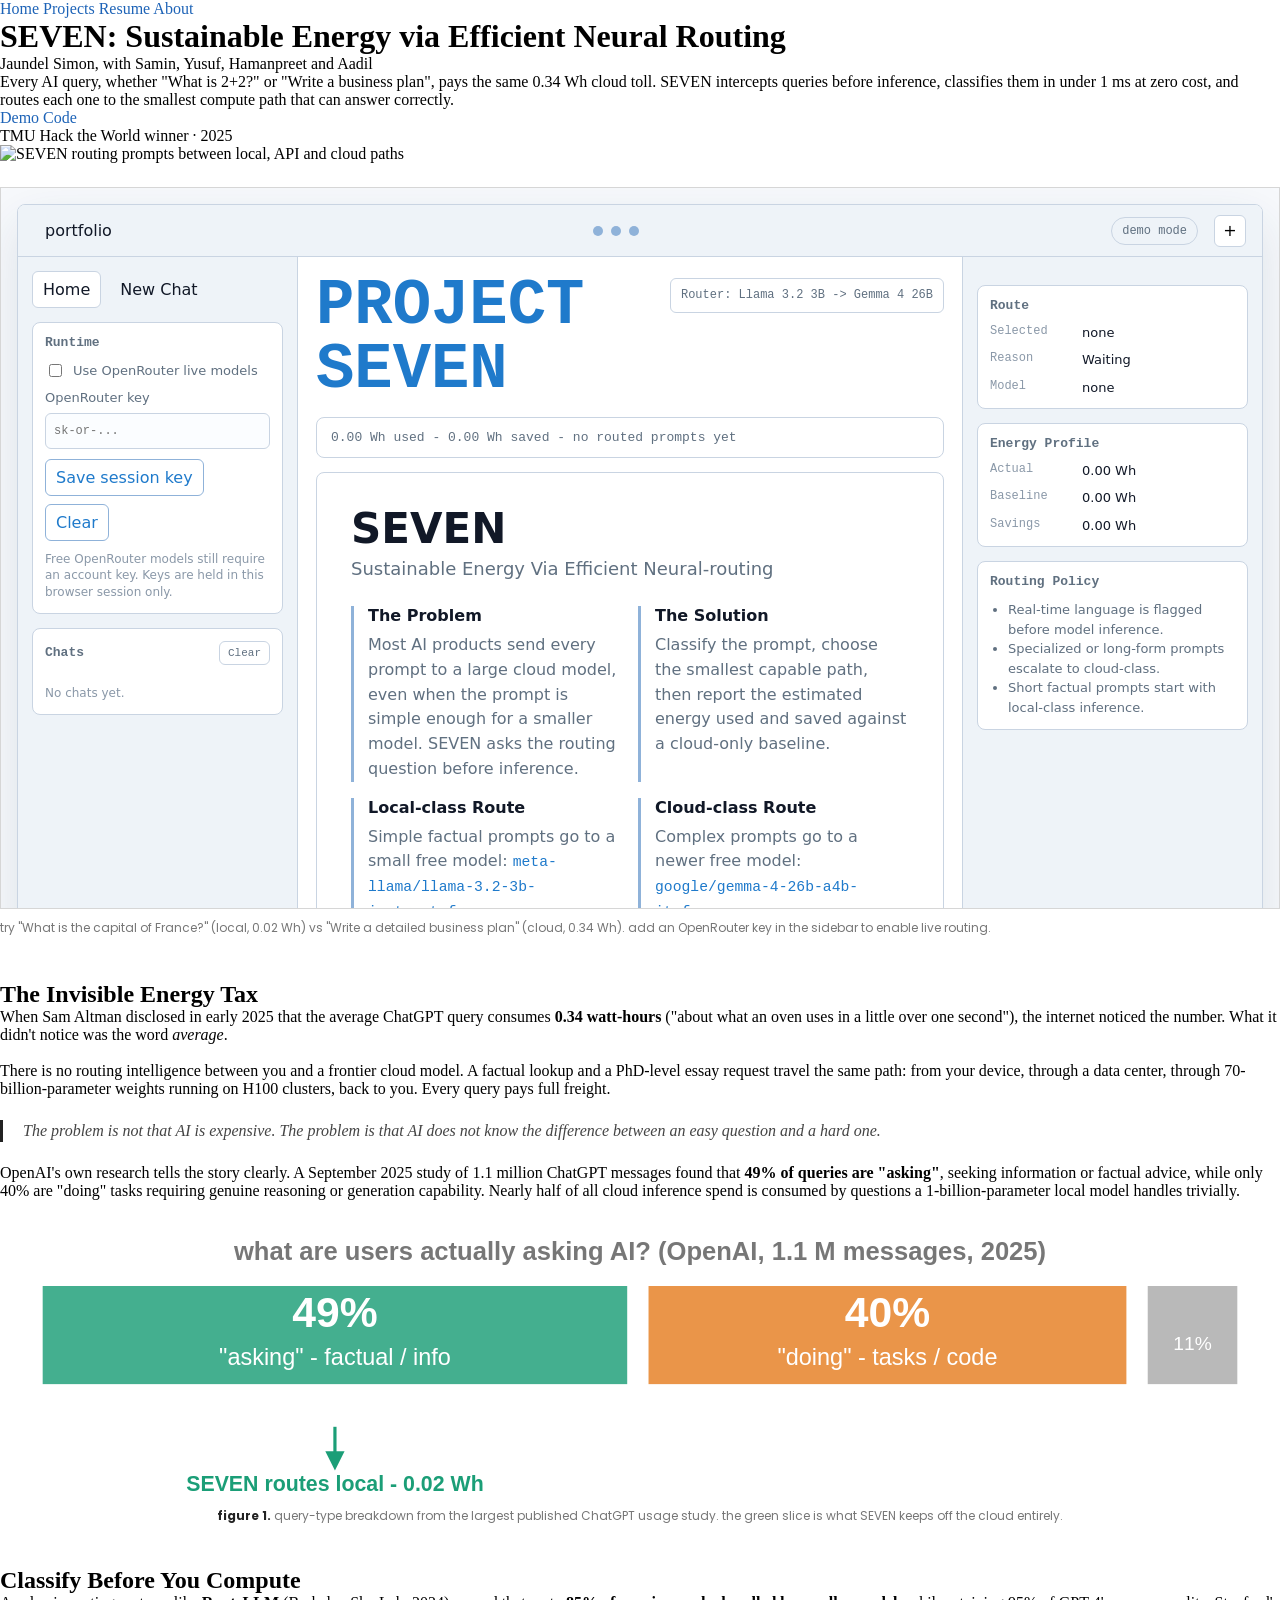
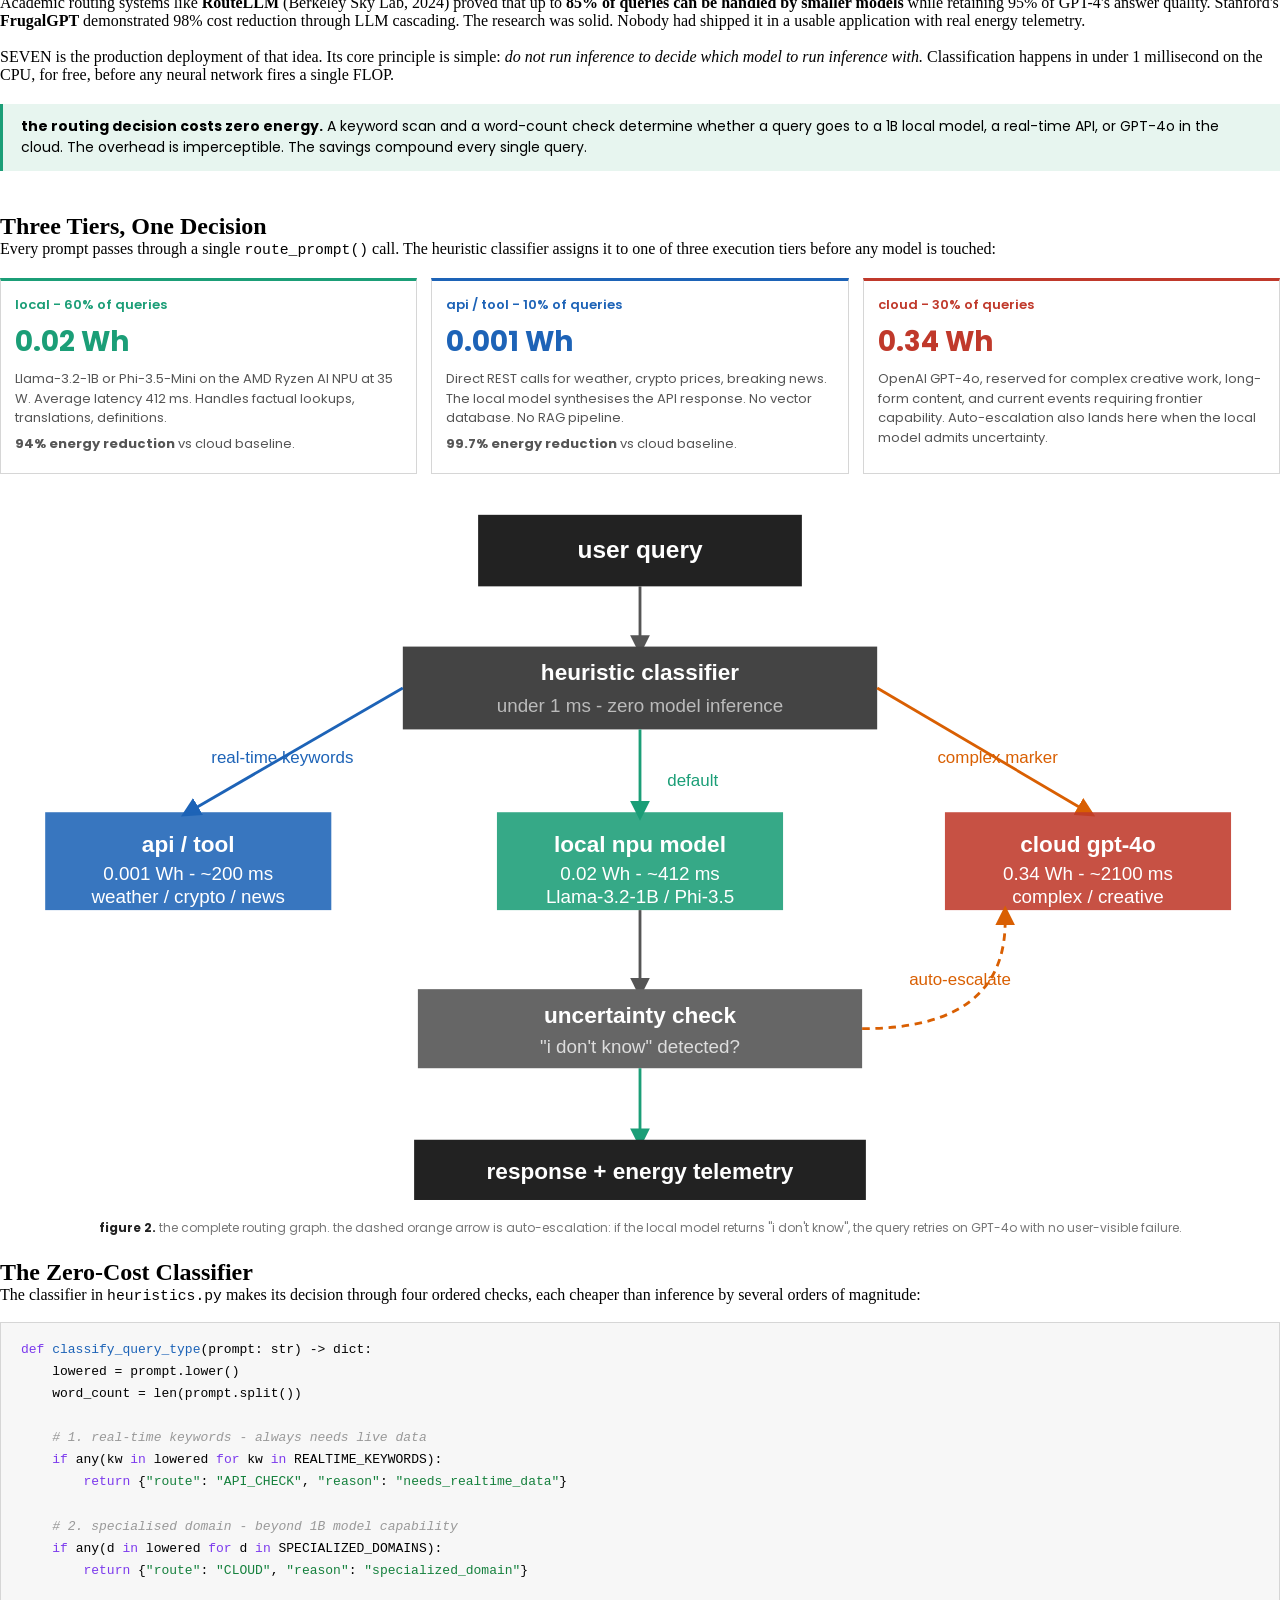
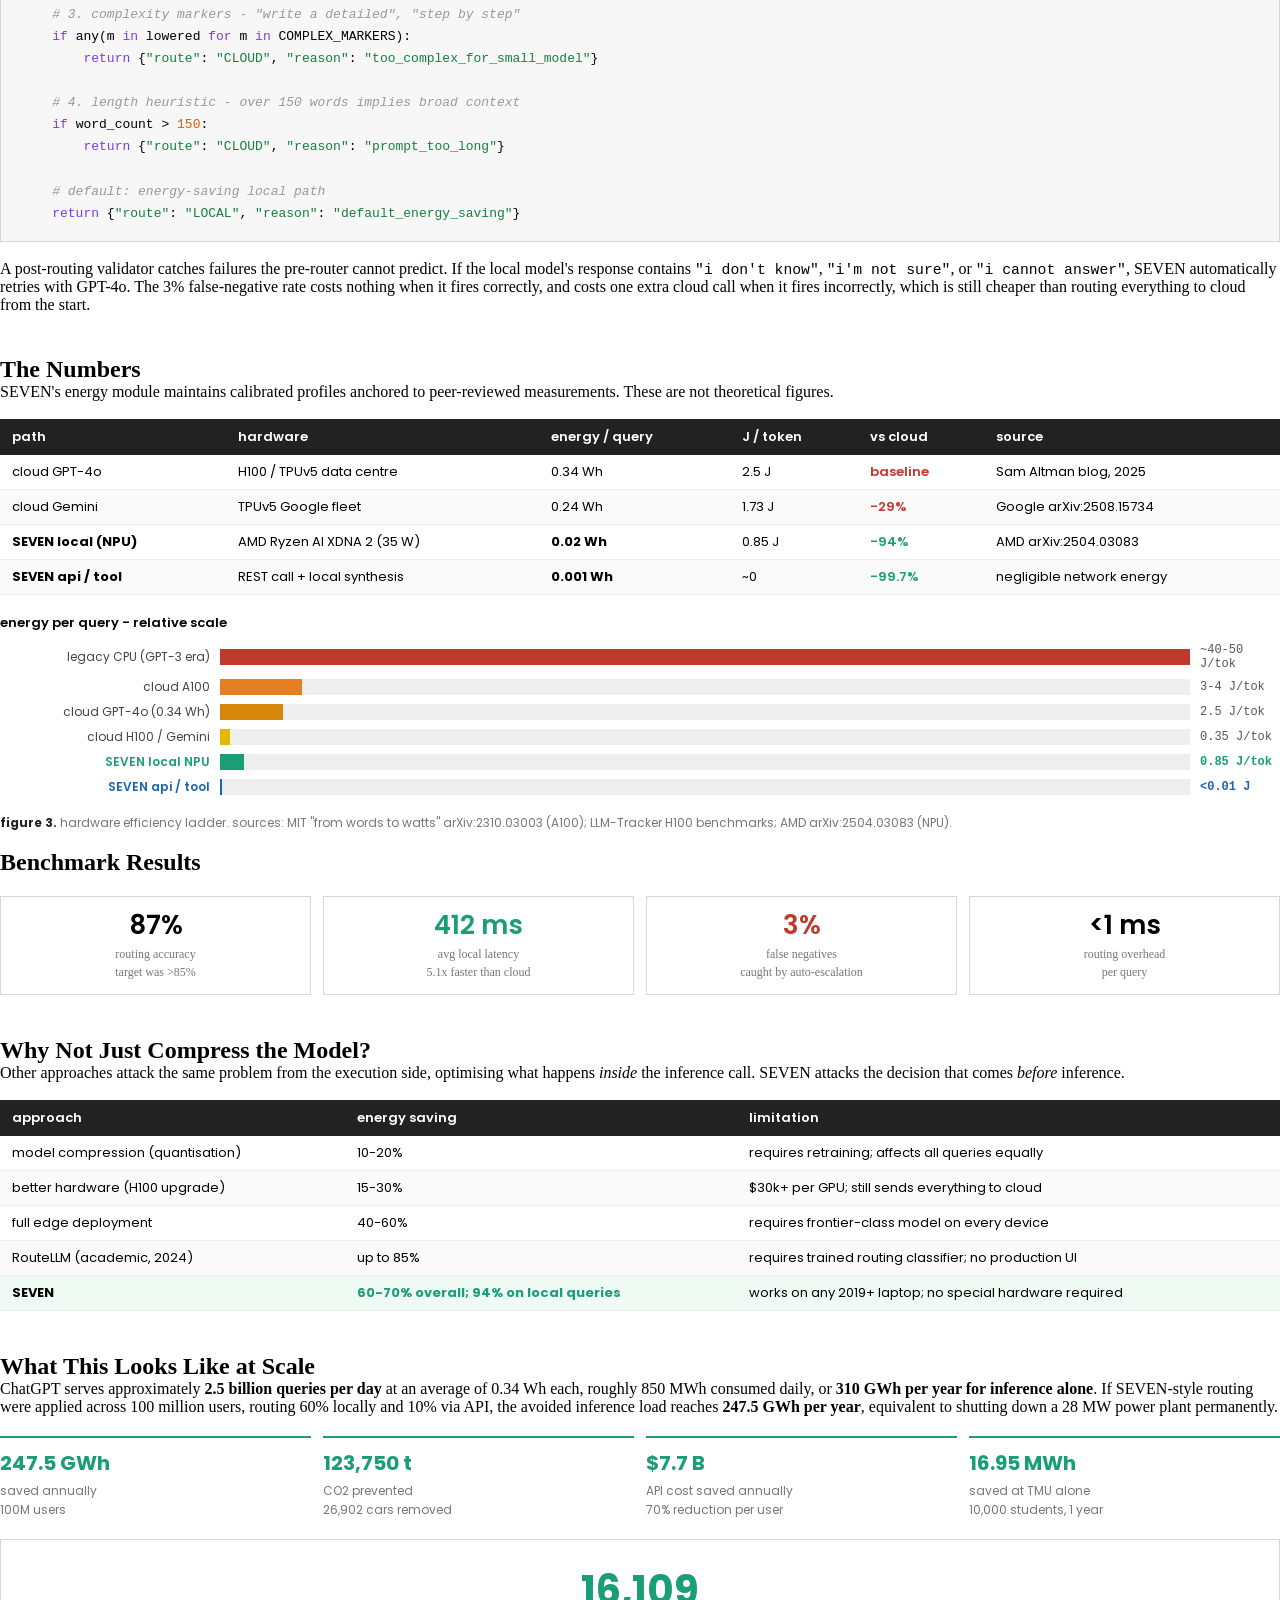
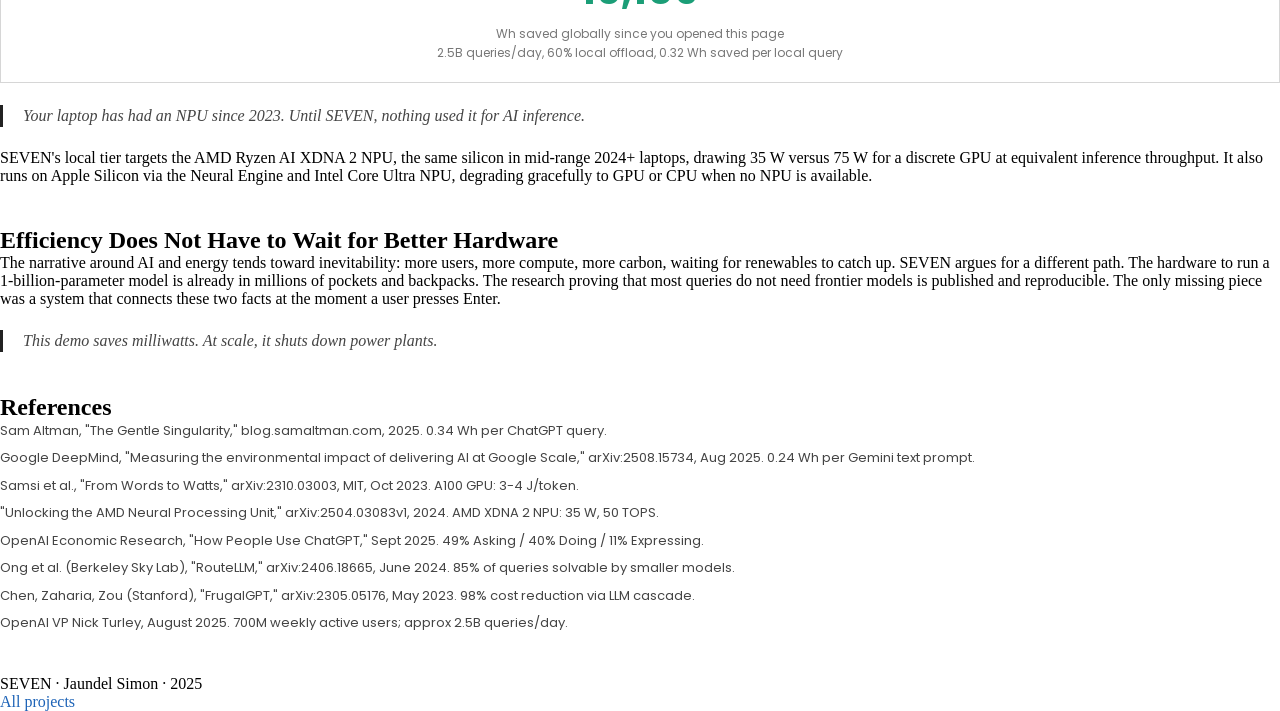
==== commit fc7ccf33: "Adopt the shared jaundel.github.io article layout Keep the site header on the article, replace the o" ====
--- a/index.html
+++ b/index.html
@@ -21,87 +21,17 @@
       --green-s:  #e7f5ef;
       --orange:   #d95f02;
       --red:      #c0392b;
-      --sans: "Helvetica Neue", Arial, sans-serif;
-      --serif: Georgia, "Times New Roman", serif;
+      --sans: "Poppins", "Helvetica Neue", Arial, sans-serif;
+      --serif: "Charter", Georgia, "Times New Roman", serif;
       --mono: "SF Mono", "Cascadia Mono", Consolas, "Liberation Mono", monospace;
-    }
-
-    body {
-      background: var(--bg);
-      color: var(--ink);
-      font-family: var(--sans);
-      font-size: 15px;
-      line-height: 1.6;
     }
 
     a { color: var(--link); text-decoration: none; }
     a:hover { text-decoration: underline; }
 
-    /* ── shell ── */
-    .page-shell {
-      width: min(1198px, calc(100% - 88px));
-      margin: 0 auto;
-      padding: 32px 0 72px;
-    }
-
-    /* ── hero ── */
-    .hero {
-      text-align: left;
-      margin-bottom: 34px;
-    }
-    .hero h1 {
-      color: #333333;
-      font-family: var(--serif);
-      font-size: clamp(48px, 5.8vw, 76px);
-      font-weight: 400;
-      line-height: .96;
-      letter-spacing: 0;
-      margin: 0 0 28px;
-      max-width: 1180px;
-    }
-    .subtitle {
-      max-width: 920px;
-      margin: 0 0 20px;
-      font-family: var(--serif);
-      font-size: 19px;
-      color: #333;
-      line-height: 1.62;
-    }
-    .paper-meta {
-      border-top: 1px solid var(--line);
-      display: flex;
-      flex-wrap: wrap;
-      gap: 0;
-      padding-top: 16px;
-      color: #8a8a8a;
-      font-family: var(--sans);
-      font-size: 14px;
-      line-height: 1.45;
-    }
-    .meta-item {
-      min-height: 44px;
-      padding: 0 18px;
-      border-left: 1px solid #e5e5e5;
-    }
-    .meta-item:first-child { border-left: 0; padding-left: 0; }
-    .meta-label {
-      display: block;
-      color: #777777;
-      font-size: 13px;
-      text-transform: uppercase;
-    }
-    .meta-label.is-bold { font-weight: 600; }
-    .meta-value {
-      display: block;
-      color: #9a9a9a;
-      font-size: 14px;
-    }
-    .paper-meta a { color: #8a8a8a; }
-    .paper-meta a:hover { color: var(--ink); }
-
     /* ── demo (embedded, no scroll) ── */
     .demo-embed {
-      width: min(960px, 100%);
+      width: 100%;
       border: 1px solid var(--line);
       overflow: hidden;
       margin: 24px 0 10px;
@@ -114,40 +44,23 @@
       overflow: hidden;
     }
     .demo-note {
+      font-family: var(--sans);
       font-size: 12px;
       color: var(--muted);
       text-align: left;
       margin-bottom: 44px;
-      width: min(960px, 100%);
     }
 
     /* ── article body ── */
-    article {
-      max-width: 960px;
-    }
-
     section { margin-bottom: 42px; }
-
-    h2 {
-      color: #222222;
-      font-family: var(--serif);
-      font-size: 34px;
-      font-weight: 400;
-      line-height: 1.08;
-      margin: 0 0 18px;
-      padding-bottom: 0;
-      border-bottom: 0;
-    }
-
-    p {
-      font-family: var(--serif);
-      font-size: 19px;
-      line-height: 1.62;
-      color: #333;
-      margin-bottom: 18px;
-    }
-    p:last-child { margin-bottom: 0; }
-
+    /* Text runs in the shared reading column; demos and figures use the full width. */
+    article section > :is(h2, h3, p, ol, ul, blockquote, pre, .note) {
+      max-width: var(--article-column);
+      margin-left: auto;
+      margin-right: auto;
+    }
+    article section > p { margin-bottom: 18px; }
+    article section > p:last-child { margin-bottom: 0; }
     /* ── pullquote ── */
     blockquote {
       border-left: 3px solid var(--ink);
@@ -333,87 +246,47 @@
     .references { font-size: 13px; font-family: var(--sans); }
     .references li { margin-bottom: 8px; color: #444; line-height: 1.5; }
 
-    /* ── footer ── */
-    footer {
-      margin-top: 48px;
-      padding-top: 18px;
-      border-top: 1px solid var(--line);
-      font-size: 12px;
-      color: var(--muted);
-    }
-    footer p {
-      font-family: var(--sans);
-      font-size: 12px;
-      line-height: 1.5;
-    }
-    @media (max-width: 760px) {
-      .page-shell {
-        width: min(100% - 28px, 960px);
-        padding-top: 22px;
-      }
-      .hero h1 {
-        font-size: clamp(40px, 13vw, 58px);
-        line-height: 1;
-      }
-      .paper-meta {
-        display: grid;
-        grid-template-columns: 1fr;
-        gap: 12px;
-      }
-      .meta-item {
-        min-height: 0;
-        padding: 0;
-        border-left: 0;
-      }
-      p {
-        font-size: 17px;
-      }
-      h2 {
-        font-size: 30px;
-      }
-    }
   </style>
+  <link rel="preconnect" href="https://fonts.googleapis.com" />
+  <link rel="preconnect" href="https://fonts.gstatic.com" crossorigin />
+  <link rel="stylesheet" href="https://fonts.googleapis.com/css2?family=Poppins:ital,wght@0,300;0,400;0,500;0,600;1,400&display=swap" />
+  <link rel="stylesheet" href="/assets/fontawesome-free-7.2.0-web/css/all.min.css" />
+  <link rel="stylesheet" href="/assets/stylesheets/site-nav.css?v=20260924" />
+  <link rel="stylesheet" href="/assets/stylesheets/article.css?v=20260924" />
 </head>
-<body>
-<div class="page-shell">
-
-  <!-- hero -->
-  <header class="hero">
-    <h1>SEVEN: Sustainable Energy via Efficient Neural Routing</h1>
-    <div class="paper-meta" aria-label="project metadata">
-      <div class="meta-item">
-        <span class="meta-label">Jaundel Simon</span>
-        <span class="meta-value">Portfolio</span>
-      </div>
-      <div class="meta-item">
-        <span class="meta-label is-bold">Collaborators</span>
-        <span class="meta-value">Samin, Yusuf, Hamanpreet, Aadil</span>
-      </div>
-      <div class="meta-item">
-        <span class="meta-label">2025</span>
-        <span class="meta-value">UN SDG 7</span>
-      </div>
-      <div class="meta-item">
-        <span class="meta-label">Demo:</span>
-        <span class="meta-value">embedded console</span>
-      </div>
-      <div class="meta-item">
-        <span class="meta-label">Code:</span>
-        <span class="meta-value"><a href="https://github.com/Jaundel/SEVEN">repo</a></span>
-      </div>
+<body class="article-page" style="--article-tint: #e4eaf6; --article-tint-2: #f8fafd; --nav-dot: #3f6fd8;">
+    <div class="article-top">
+      <header class="site-shell site-nav">
+        <nav class="nav-links" aria-label="Primary navigation">
+          <a href="/">Home</a>
+          <a class="active" href="/projects.html">Projects</a>
+          <a href="/assets/Jaundel_Simon_Resume.pdf?v=20260917-resume">Resume</a>
+          <a href="/about.html">About</a>
+        </nav>
+        <nav class="social-links" aria-label="Social links">
+          <a href="https://www.instagram.com/tsampurado/?hl=en" aria-label="Instagram"><i class="fa-brands fa-instagram"></i></a>
+          <a href="https://github.com/Jaundel" aria-label="GitHub"><i class="fa-brands fa-github-alt"></i></a>
+          <a href="https://www.linkedin.com/in/jaundelsimon/" aria-label="LinkedIn"><i class="fa-brands fa-linkedin-in"></i></a>
+        </nav>
+      </header>
+      <header class="site-shell article-hero">
+        <div class="article-intro">
+          <h1 class="article-title">SEVEN: Sustainable Energy via Efficient Neural Routing</h1>
+          <p class="article-byline">Jaundel Simon, with Samin, Yusuf, Hamanpreet and Aadil</p>
+          <p class="article-abstract">Every AI query, whether "What is 2+2?" or "Write a business plan", pays the same 0.34 Wh cloud toll. SEVEN intercepts queries before inference, classifies them in under 1 ms at zero cost, and routes each one to the smallest compute path that can answer correctly.</p>
+          <p class="article-links">
+            <a class="article-button" href="#demo">Demo <i class="fa-solid fa-play" aria-hidden="true"></i></a>
+            <a class="article-button" href="https://github.com/Jaundel/SEVEN">Code <i class="fa-brands fa-github" aria-hidden="true"></i></a>
+          </p>
+          <p class="article-venue">TMU Hack the World winner &middot; 2025</p>
+        </div>
+        <figure class="article-cover">
+          <img src="/assets/figures/seven-thumbnail.gif?v=right-fixed-natural" alt="SEVEN routing prompts between local, API and cloud paths" />
+        </figure>
+      </header>
     </div>
-  </header>
-
+  <main class="site-shell article-body">
   <article>
-
-    <section id="abstract">
-      <h2>Abstract</h2>
-      <p class="subtitle">
-        Every AI query, whether "What is 2+2?" or "Write a business plan", pays the same 0.34 Wh
-        cloud toll. SEVEN intercepts queries before inference, classifies them in under 1 ms at
-        zero cost, and routes each one to the smallest compute path that can answer correctly.
-      </p>
-    </section>
 
   <!-- demo embedded directly, no scroll -->
   <div id="demo" class="demo-embed">
@@ -732,11 +605,12 @@
 
   </article>
 
-  <footer>
-    <p>jaundel simon &nbsp;·&nbsp; <a href="https://jaundel.github.io/projects.html">portfolio</a> &nbsp;·&nbsp; <a href="https://github.com/Jaundel/SEVEN">github</a></p>
-  </footer>
-
-</div><!-- end page-shell -->
+  </main>
+
+    <footer class="site-shell article-footer">
+      <p>SEVEN &middot; Jaundel Simon &middot; 2025</p>
+      <p><a href="/projects.html">All projects</a></p>
+    </footer>
 
 <script>
   // animate bars on scroll into view
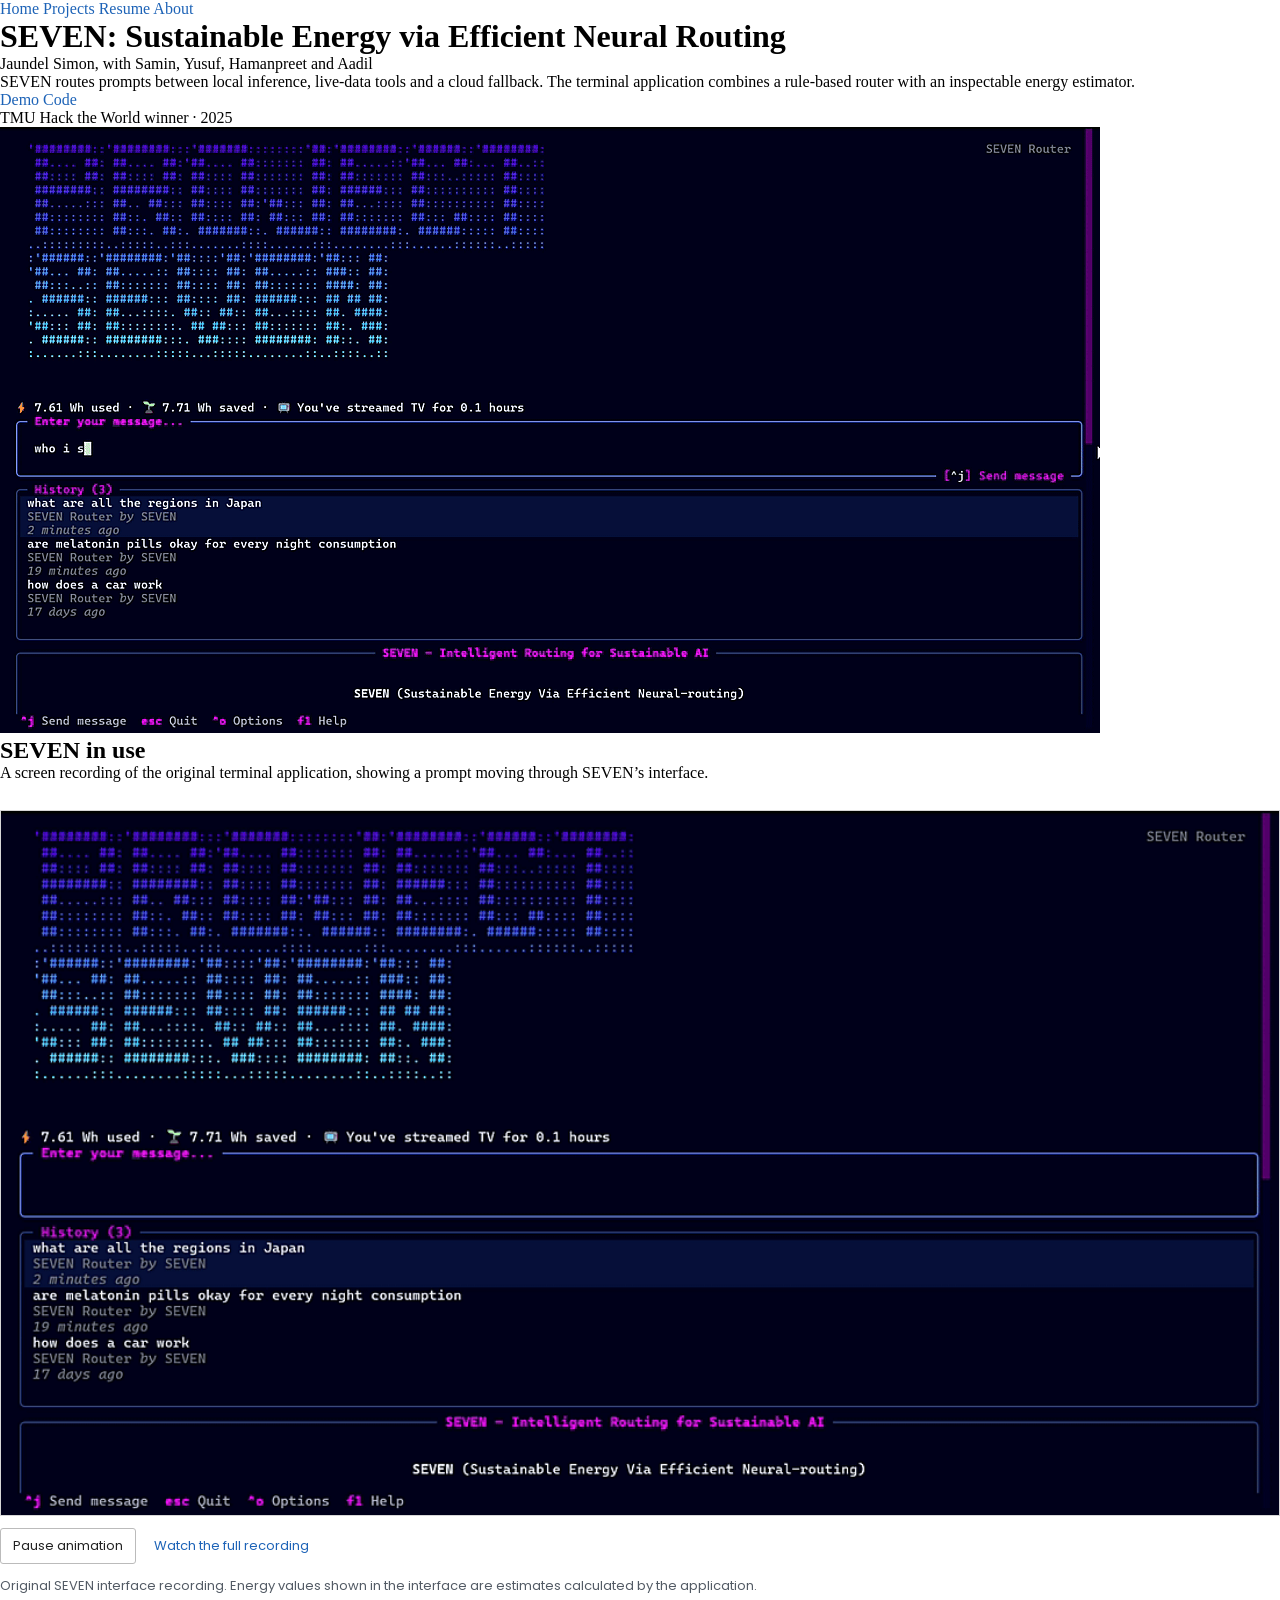
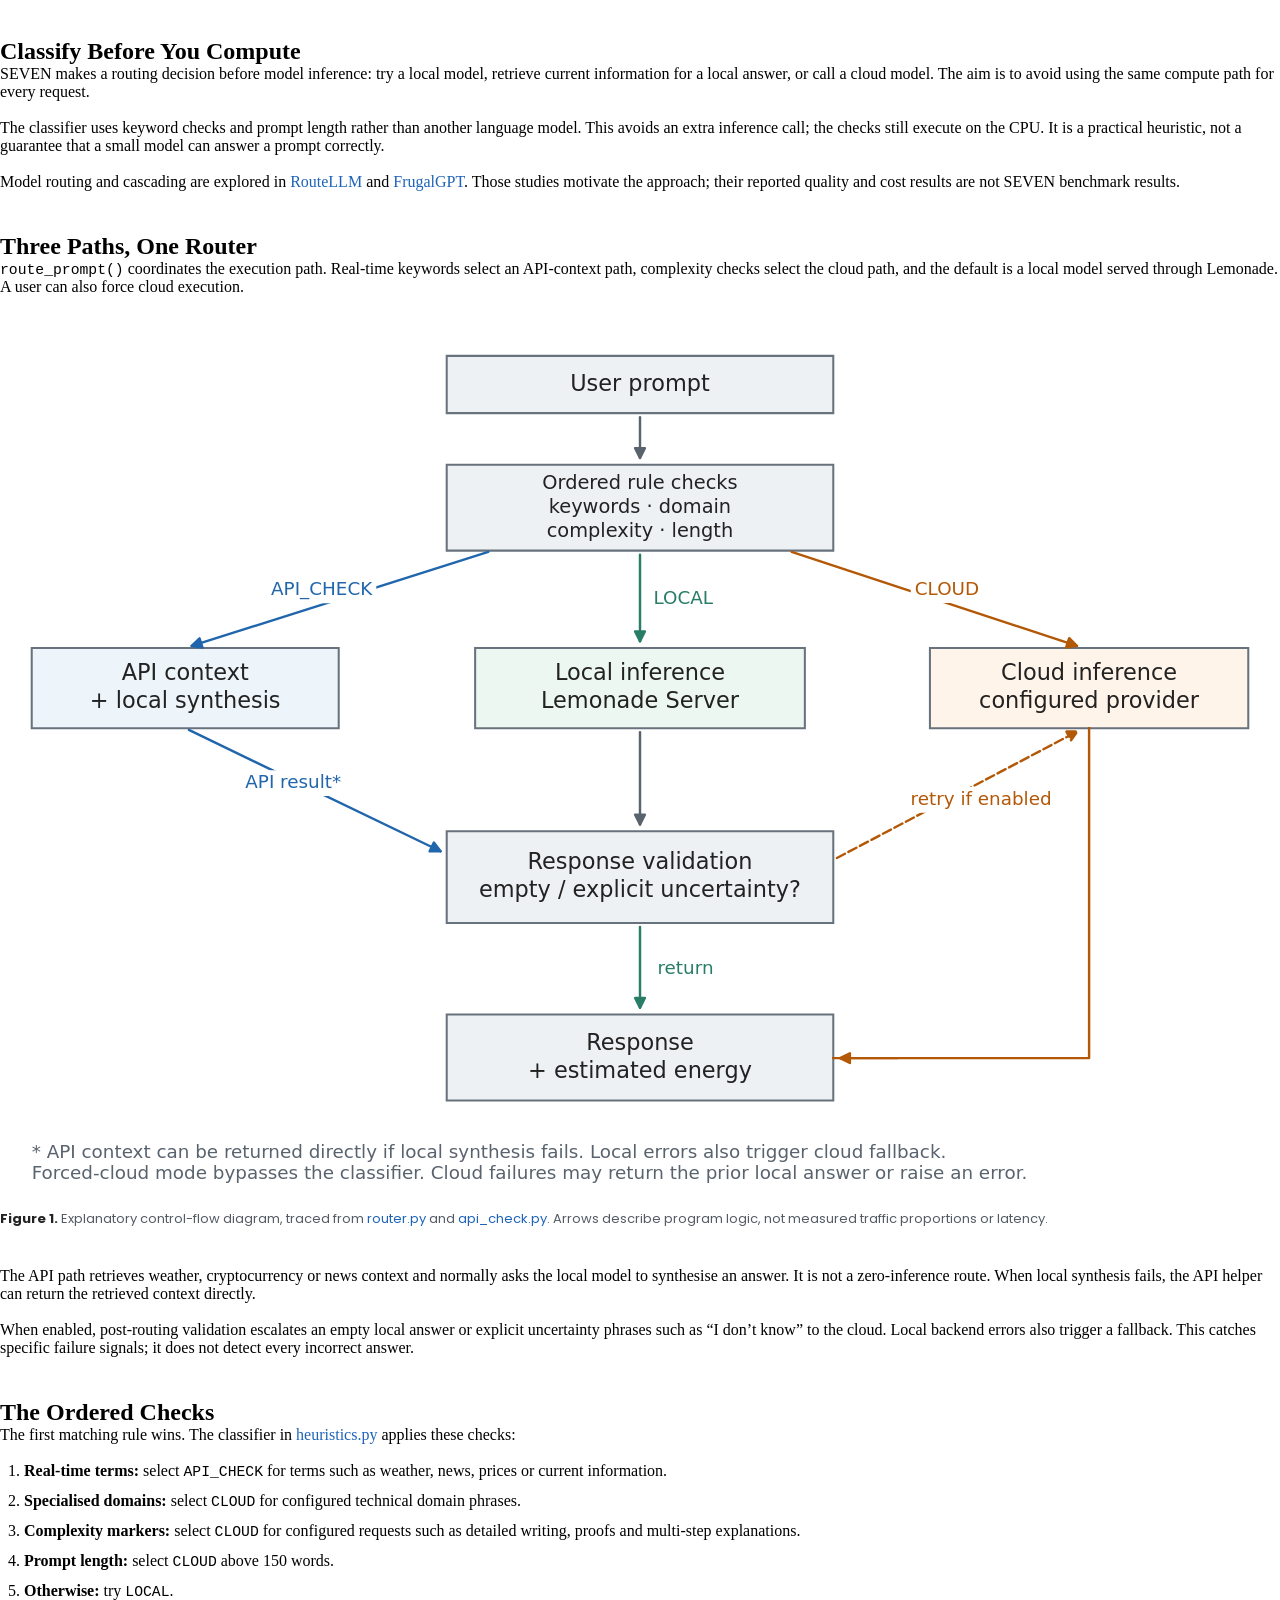
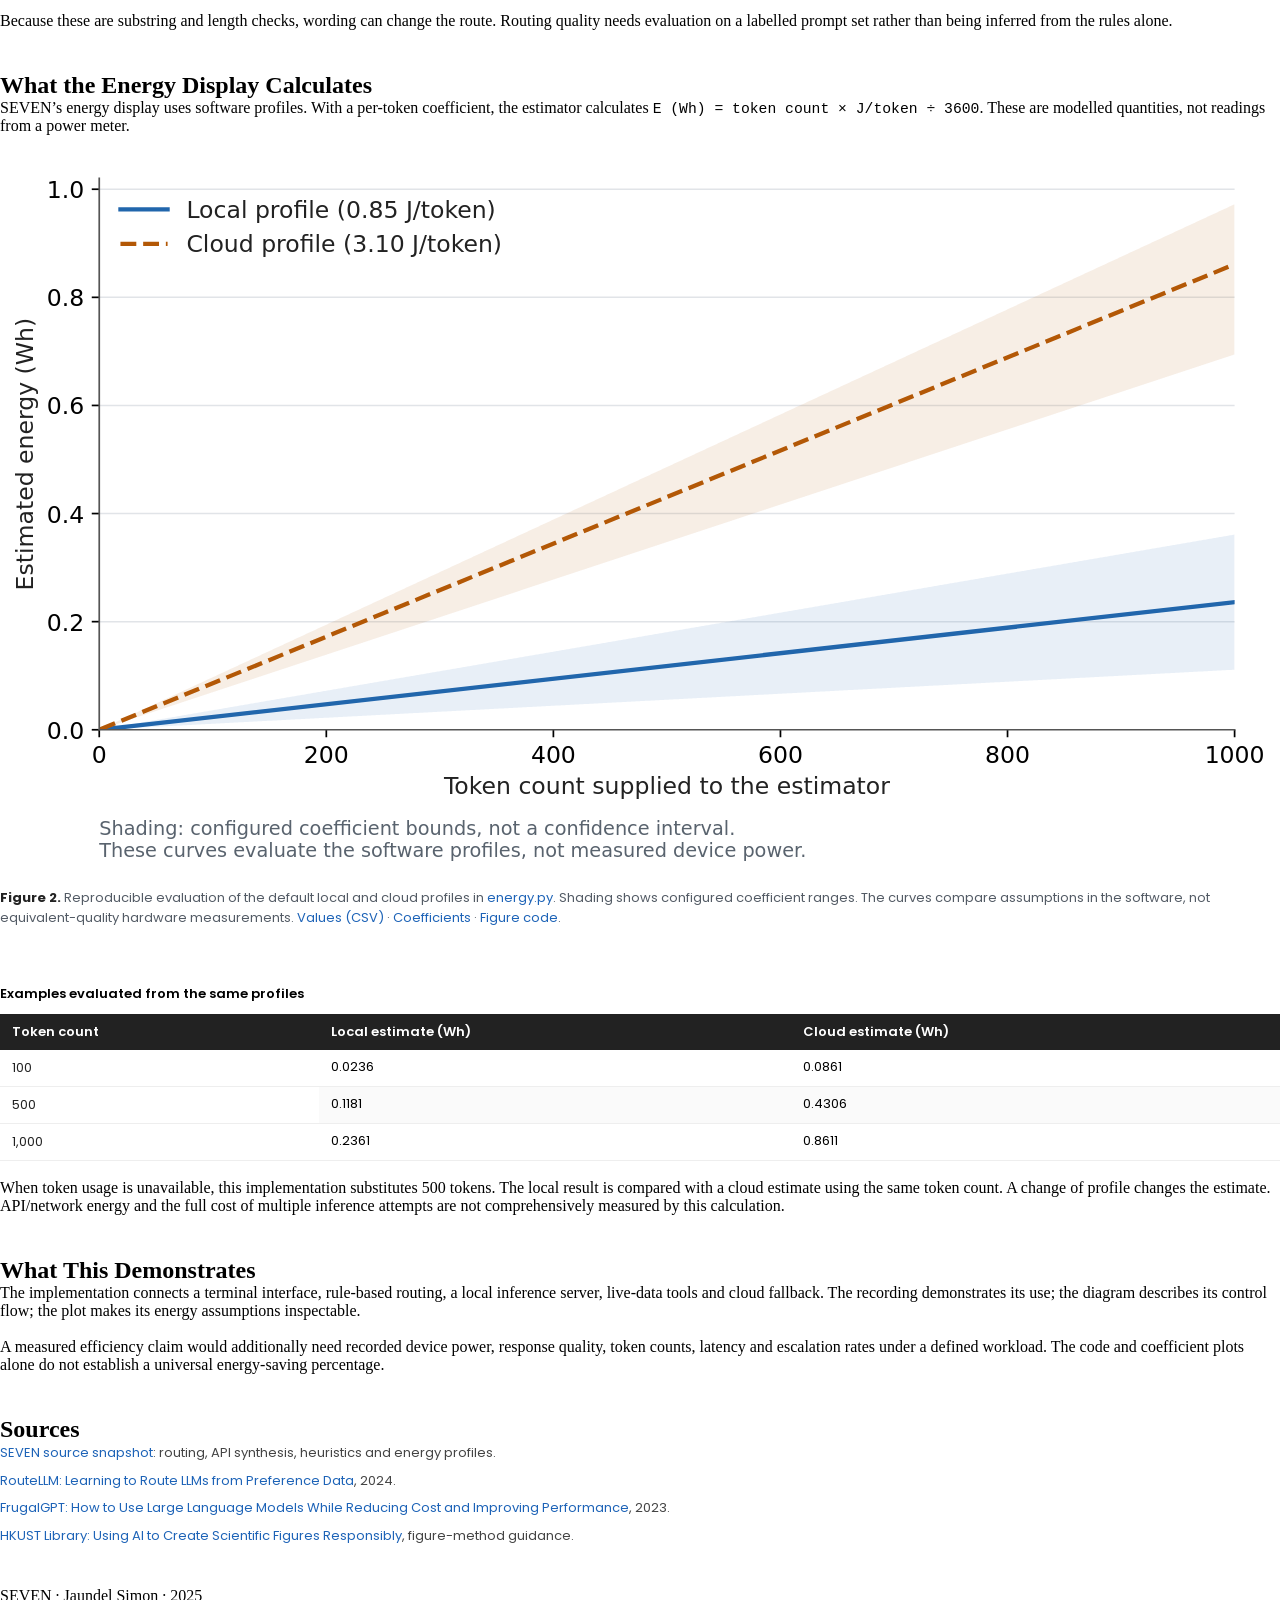
==== commit 9c92d38b: "Replace interactive mock demo and document code-grounded scientific figures" ====
--- a/index.html
+++ b/index.html
@@ -29,28 +29,6 @@
     a { color: var(--link); text-decoration: none; }
     a:hover { text-decoration: underline; }
 
-    /* ── demo (embedded, no scroll) ── */
-    .demo-embed {
-      width: 100%;
-      border: 1px solid var(--line);
-      overflow: hidden;
-      margin: 24px 0 10px;
-    }
-    .demo-embed iframe {
-      display: block;
-      width: 100%;
-      height: 720px;
-      border: none;
-      overflow: hidden;
-    }
-    .demo-note {
-      font-family: var(--sans);
-      font-size: 12px;
-      color: var(--muted);
-      text-align: left;
-      margin-bottom: 44px;
-    }
-
     /* ── article body ── */
     section { margin-bottom: 42px; }
     /* Text runs in the shared reading column; demos and figures use the full width. */
@@ -61,139 +39,7 @@
     }
     article section > p { margin-bottom: 18px; }
     article section > p:last-child { margin-bottom: 0; }
-    /* ── pullquote ── */
-    blockquote {
-      border-left: 3px solid var(--ink);
-      margin: 22px 0;
-      padding: 2px 20px;
-    }
-    blockquote p {
-      font-style: italic;
-      color: #444;
-    }
-
-    /* ── highlight box ── */
-    .note {
-      background: var(--green-s);
-      border-left: 3px solid var(--green);
-      padding: 12px 18px;
-      margin: 20px 0;
-      font-size: 14px;
-      font-family: var(--sans);
-      line-height: 1.55;
-    }
-
-    /* ── stat row ── */
-    .stat-row {
-      display: grid;
-      grid-template-columns: repeat(4, 1fr);
-      gap: 12px;
-      margin: 20px 0;
-    }
-    @media (max-width: 700px) { .stat-row { grid-template-columns: repeat(2, 1fr); } }
-    .stat-card {
-      border: 1px solid var(--line);
-      padding: 14px 12px;
-      text-align: center;
-    }
-    .stat-card .big {
-      display: block;
-      font-family: var(--sans);
-      font-size: 26px;
-      font-weight: 600;
-      line-height: 1.1;
-      margin-bottom: 4px;
-    }
-    .stat-card .label {
-      font-size: 12px;
-      color: var(--muted);
-      line-height: 1.35;
-    }
-
-    /* ── tier grid ── */
-    .tier-grid {
-      display: grid;
-      grid-template-columns: repeat(3, 1fr);
-      gap: 14px;
-      margin: 20px 0;
-    }
-    @media (max-width: 700px) { .tier-grid { grid-template-columns: 1fr; } }
-    .tier-card {
-      border: 1px solid var(--line);
-      border-top: 3px solid;
-      padding: 14px;
-    }
-    .tier-card h3 {
-      font-size: 13px;
-      font-weight: 600;
-      font-family: var(--sans);
-      margin-bottom: 6px;
-    }
-    .tier-card .pct {
-      font-size: 28px;
-      font-weight: 700;
-      font-family: var(--sans);
-      display: block;
-      margin-bottom: 6px;
-    }
-    .tier-card p {
-      font-size: 13px;
-      font-family: var(--sans);
-      color: #555;
-      margin-bottom: 6px;
-      line-height: 1.5;
-    }
-    .tier-local { border-top-color: var(--green); }
-    .tier-api   { border-top-color: var(--link); }
-    .tier-cloud { border-top-color: var(--red); }
-
-    /* ── SVG figures ── */
-    .fig-wrap {
-      margin: 22px 0;
-      text-align: center;
-    }
-    .fig-wrap svg { max-width: 100%; display: block; margin: 0 auto; }
-    .fig-caption {
-      font-size: 12px;
-      color: var(--muted);
-      margin-top: 8px;
-      font-family: var(--sans);
-      line-height: 1.45;
-    }
-    .fig-caption b { color: var(--ink); }
-
-    /* ── code ── */
-    pre {
-      background: #f7f7f7;
-      border: 1px solid var(--line);
-      padding: 16px 20px;
-      overflow-x: auto;
-      font-family: var(--mono);
-      font-size: 13px;
-      line-height: 1.7;
-      margin: 18px 0;
-    }
     code { font-family: var(--mono); font-size: 0.92em; }
-    .kw  { color: #7c3aed; }
-    .fn  { color: #1d63b7; }
-    .str { color: #15803d; }
-    .cm  { color: #999; font-style: italic; }
-    .num { color: var(--orange); }
-
-    /* ── energy bars ── */
-    .bar-section { margin: 18px 0; }
-    .bar-section > p.label { font-family: var(--sans); font-size: 13px; font-weight: 600; margin-bottom: 10px; }
-    .bar-row { display: flex; align-items: center; gap: 10px; margin-bottom: 7px; }
-    .bar-row .lbl { width: 210px; font-size: 12px; font-family: var(--sans); text-align: right; flex-shrink: 0; color: #444; }
-    .bar-row .track { flex: 1; background: var(--faint); height: 16px; }
-    .bar-row .fill { height: 100%; width: 0; transition: width 1.4s cubic-bezier(.4,0,.2,1); }
-    .bar-row .val { font-size: 12px; font-family: var(--mono); width: 80px; flex-shrink: 0; color: #555; }
-    .fc-cpu   { background: #c0392b; }
-    .fc-a100  { background: #e67e22; }
-    .fc-cloud { background: #d4870a; }
-    .fc-h100  { background: #e2b800; }
-    .fc-npu   { background: var(--green); }
-    .fc-api   { background: var(--link); }
 
     /* ── table ── */
     .data-table { width: 100%; border-collapse: collapse; margin: 18px 0; font-family: var(--sans); font-size: 13px; }
@@ -203,49 +49,25 @@
     .green { color: var(--green); font-weight: 600; }
     .red   { color: var(--red);   font-weight: 600; }
 
-    /* ── counter ── */
-    .counter-box {
-      border: 1px solid var(--line);
-      padding: 20px;
-      text-align: center;
-      margin: 20px 0;
-    }
-    .counter-box .count {
-      display: block;
-      font-size: 40px;
-      font-weight: 700;
-      font-family: var(--sans);
-      color: var(--green);
-      margin-bottom: 4px;
-    }
-    .counter-box .sub { font-size: 12px; color: var(--muted); font-family: var(--sans); }
-
-    /* ── impact stats ── */
-    .impact-row {
-      display: grid;
-      grid-template-columns: repeat(4, 1fr);
-      gap: 12px;
-      margin: 20px 0;
-    }
-    @media (max-width: 700px) { .impact-row { grid-template-columns: repeat(2, 1fr); } }
-    .impact-card {
-      border-top: 2px solid var(--green);
-      padding-top: 10px;
-    }
-    .impact-card .big {
-      font-size: 20px;
-      font-weight: 700;
-      color: var(--green);
-      font-family: var(--sans);
-      display: block;
-      margin-bottom: 3px;
-    }
-    .impact-card .lbl { font-size: 12px; color: var(--muted); font-family: var(--sans); line-height: 1.4; }
-
     /* ── references ── */
     .references { font-size: 13px; font-family: var(--sans); }
     .references li { margin-bottom: 8px; color: #444; line-height: 1.5; }
 
+
+    .scientific-figure { margin: 28px 0 38px; }
+    .scientific-figure img { display: block; width: 100%; height: auto; }
+    .scientific-figure figcaption { font: 13px/1.55 var(--sans); color: #535b65; margin-top: 12px; }
+    .scientific-figure figcaption strong { color: #222; }
+    .recorded-demo img { background: #060621; border: 1px solid #d6d6d6; }
+    .recording-controls { display: flex; align-items: center; flex-wrap: wrap; gap: 18px; margin-top: 12px; font: 13px var(--sans); }
+    .recording-controls button { font: inherit; color: #222; background: #fff; border: 1px solid #bbb; border-radius: 3px; padding: 7px 12px; cursor: pointer; }
+    .recording-controls button:focus-visible, a:focus-visible { outline: 3px solid #2166ac; outline-offset: 4px; }
+    .rule-list { padding-left: 24px; }
+    .rule-list li { margin-bottom: 12px; }
+    .data-table caption { text-align: left; margin-bottom: 10px; font-weight: 600; }
+    .data-table tbody th { background: #fff; color: #222; font-weight: 400; border-bottom: 1px solid #eee; }
+    .table-scroll { overflow-x: auto; }
+    @media (prefers-reduced-motion: reduce) { *, *::before, *::after { scroll-behavior: auto !important; transition: none !important; } }
   </style>
   <link rel="preconnect" href="https://fonts.googleapis.com" />
   <link rel="preconnect" href="https://fonts.gstatic.com" crossorigin />
@@ -273,7 +95,7 @@
         <div class="article-intro">
           <h1 class="article-title">SEVEN: Sustainable Energy via Efficient Neural Routing</h1>
           <p class="article-byline">Jaundel Simon, with Samin, Yusuf, Hamanpreet and Aadil</p>
-          <p class="article-abstract">Every AI query, whether "What is 2+2?" or "Write a business plan", pays the same 0.34 Wh cloud toll. SEVEN intercepts queries before inference, classifies them in under 1 ms at zero cost, and routes each one to the smallest compute path that can answer correctly.</p>
+          <p class="article-abstract">SEVEN routes prompts between local inference, live-data tools and a cloud fallback. The terminal application combines a rule-based router with an inspectable energy estimator.</p>
           <p class="article-links">
             <a class="article-button" href="#demo">Demo <i class="fa-solid fa-play" aria-hidden="true"></i></a>
             <a class="article-button" href="https://github.com/Jaundel/SEVEN">Code <i class="fa-brands fa-github" aria-hidden="true"></i></a>
@@ -281,325 +103,82 @@
           <p class="article-venue">TMU Hack the World winner &middot; 2025</p>
         </div>
         <figure class="article-cover">
-          <img src="/assets/figures/seven-thumbnail.gif?v=right-fixed-natural" alt="SEVEN routing prompts between local, API and cloud paths" />
+          <img src="assets/figures/demo-poster.png" alt="The SEVEN terminal application" />
         </figure>
       </header>
     </div>
   <main class="site-shell article-body">
   <article>
 
-  <!-- demo embedded directly, no scroll -->
-  <div id="demo" class="demo-embed">
-    <iframe
-      src="demo/index.html?v=6"
-      title="SEVEN live demo"
-      scrolling="no"
-      loading="lazy"
-      allow="clipboard-write"
-    ></iframe>
-  </div>
-  <p class="demo-note">
-    try "What is the capital of France?" (local, 0.02 Wh) vs "Write a detailed business plan" (cloud, 0.34 Wh).
-    add an OpenRouter key in the sidebar to enable live routing.
-  </p>
-
-    <!-- invisible energy tax -->
+    <section id="demo" aria-labelledby="demo-heading">
+      <h2 id="demo-heading">SEVEN in use</h2>
+      <p>A screen recording of the original terminal application, showing a prompt moving through SEVEN’s interface.</p>
+      <figure class="scientific-figure recorded-demo">
+        <img id="demo-motion" src="assets/seven-thumbnail.gif" width="1100" height="606" alt="Screen recording of SEVEN’s terminal interface, showing a prompt being entered and routed." />
+        <div class="recording-controls"><button id="demo-toggle" type="button" aria-pressed="false">Pause animation</button><a href="https://1drv.ms/v/c/f50db683b6e01fe0/IQCvTUpeo3u0To4zQzUzrUtrAQ9sqBgCNvL9BZjpvw14i_U?e=ejnXPy">Watch the full recording</a></div>
+        <figcaption>Original SEVEN interface recording. Energy values shown in the interface are estimates calculated by the application.</figcaption>
+      </figure>
+    </section>
+
     <section id="insight">
-      <h2>The Invisible Energy Tax</h2>
-      <p>
-        When Sam Altman disclosed in early 2025 that the average ChatGPT query consumes
-        <strong>0.34 watt-hours</strong> ("about what an oven uses in a little over one second"),
-        the internet noticed the number. What it didn't notice was the word <em>average</em>.
-      </p>
-      <p>
-        There is no routing intelligence between you and a frontier cloud model.
-        A factual lookup and a PhD-level essay request travel the same path: from your device,
-        through a data center, through 70-billion-parameter weights running on H100 clusters, back to you.
-        Every query pays full freight.
-      </p>
-      <blockquote>
-        <p>The problem is not that AI is expensive. The problem is that AI does not know the difference between an easy question and a hard one.</p>
-      </blockquote>
-      <p>
-        OpenAI's own research tells the story clearly. A September 2025 study of 1.1 million ChatGPT
-        messages found that <strong>49% of queries are "asking"</strong>, seeking information or factual
-        advice, while only 40% are "doing" tasks requiring genuine reasoning or generation capability.
-        Nearly half of all cloud inference spend is consumed by questions a 1-billion-parameter
-        local model handles trivially.
-      </p>
-
-      <!-- query distribution SVG -->
-      <div class="fig-wrap">
-        <svg viewBox="0 0 600 130" xmlns="http://www.w3.org/2000/svg" style="font-family:'Helvetica Neue',Arial,sans-serif;">
-          <text x="300" y="18" text-anchor="middle" font-size="12" fill="#777" font-weight="600">what are users actually asking AI? (OpenAI, 1.1 M messages, 2025)</text>
-          <rect x="20"  y="30" width="274" height="46" fill="#1b9e77" opacity=".82"/>
-          <text x="157" y="49" text-anchor="middle" font-size="20" fill="white" font-weight="700">49%</text>
-          <text x="157" y="67" text-anchor="middle" font-size="11" fill="white">"asking" - factual / info</text>
-          <rect x="304" y="30" width="224" height="46" fill="#e67e22" opacity=".82"/>
-          <text x="416" y="49" text-anchor="middle" font-size="20" fill="white" font-weight="700">40%</text>
-          <text x="416" y="67" text-anchor="middle" font-size="11" fill="white">"doing" - tasks / code</text>
-          <rect x="538" y="30" width="42"  height="46" fill="#aaa" opacity=".82"/>
-          <text x="559" y="60" text-anchor="middle" font-size="9"  fill="white">11%</text>
-          <line x1="157" y1="96" x2="157" y2="112" stroke="#1b9e77" stroke-width="1.5" marker-end="url(#ga)"/>
-          <text x="157" y="126" text-anchor="middle" font-size="10" fill="#1b9e77" font-weight="600">SEVEN routes local - 0.02 Wh</text>
-          <defs>
-            <marker id="ga" markerWidth="6" markerHeight="6" refX="3" refY="3" orient="auto">
-              <path d="M0,0 L6,3 L0,6 Z" fill="#1b9e77"/>
-            </marker>
-          </defs>
-        </svg>
-        <p class="fig-caption"><b>figure 1.</b> query-type breakdown from the largest published ChatGPT usage study. the green slice is what SEVEN keeps off the cloud entirely.</p>
-      </div>
-    </section>
-
-    <!-- insight -->
+      <h2>Classify Before You Compute</h2>
+      <p>SEVEN makes a routing decision before model inference: try a local model, retrieve current information for a local answer, or call a cloud model. The aim is to avoid using the same compute path for every request.</p>
+      <p>The classifier uses keyword checks and prompt length rather than another language model. This avoids an extra inference call; the checks still execute on the CPU. It is a practical heuristic, not a guarantee that a small model can answer a prompt correctly.</p>
+      <p>Model routing and cascading are explored in <a href="https://arxiv.org/abs/2406.18665">RouteLLM</a> and <a href="https://arxiv.org/abs/2305.05176">FrugalGPT</a>. Those studies motivate the approach; their reported quality and cost results are not SEVEN benchmark results.</p>
+    </section>
+
+    <section id="architecture">
+      <h2>Three Paths, One Router</h2>
+      <p><code>route_prompt()</code> coordinates the execution path. Real-time keywords select an API-context path, complexity checks select the cloud path, and the default is a local model served through Lemonade. A user can also force cloud execution.</p>
+      <figure class="scientific-figure">
+        <a href="assets/figures/routing-architecture.svg"><img src="assets/figures/routing-architecture.svg" width="1396" height="951" loading="lazy" alt="Code-based routing diagram: the classifier branches to API context and local synthesis, local inference, or cloud inference. Local and API responses pass through uncertainty validation, with an optional cloud retry, before returning a response and energy estimate." /></a>
+        <figcaption><strong>Figure 1.</strong> Explanatory control-flow diagram, traced from <a href="https://github.com/Jaundel/SEVEN/blob/713203c0c59fe478a01c6c7ac9a24bb3d86e3bef/SEVEN/router.py">router.py</a> and <a href="https://github.com/Jaundel/SEVEN/blob/713203c0c59fe478a01c6c7ac9a24bb3d86e3bef/SEVEN/api_check.py">api_check.py</a>. Arrows describe program logic, not measured traffic proportions or latency.</figcaption>
+      </figure>
+      <p>The API path retrieves weather, cryptocurrency or news context and normally asks the local model to synthesise an answer. It is not a zero-inference route. When local synthesis fails, the API helper can return the retrieved context directly.</p>
+      <p>When enabled, post-routing validation escalates an empty local answer or explicit uncertainty phrases such as “I don’t know” to the cloud. Local backend errors also trigger a fallback. This catches specific failure signals; it does not detect every incorrect answer.</p>
+    </section>
+
+    <section id="classifier">
+      <h2>The Ordered Checks</h2>
+      <p>The first matching rule wins. The classifier in <a href="https://github.com/Jaundel/SEVEN/blob/713203c0c59fe478a01c6c7ac9a24bb3d86e3bef/SEVEN/heuristics.py">heuristics.py</a> applies these checks:</p>
+      <ol class="rule-list">
+        <li><strong>Real-time terms:</strong> select <code>API_CHECK</code> for terms such as weather, news, prices or current information.</li>
+        <li><strong>Specialised domains:</strong> select <code>CLOUD</code> for configured technical domain phrases.</li>
+        <li><strong>Complexity markers:</strong> select <code>CLOUD</code> for configured requests such as detailed writing, proofs and multi-step explanations.</li>
+        <li><strong>Prompt length:</strong> select <code>CLOUD</code> above 150 words.</li>
+        <li><strong>Otherwise:</strong> try <code>LOCAL</code>.</li>
+      </ol>
+      <p>Because these are substring and length checks, wording can change the route. Routing quality needs evaluation on a labelled prompt set rather than being inferred from the rules alone.</p>
+    </section>
+
+    <section id="numbers">
+      <h2>What the Energy Display Calculates</h2>
+      <p>SEVEN’s energy display uses software profiles. With a per-token coefficient, the estimator calculates <code>E (Wh) = token count × J/token ÷ 3600</code>. These are modelled quantities, not readings from a power meter.</p>
+      <figure class="scientific-figure">
+        <a href="assets/figures/energy-estimate.svg"><img src="assets/figures/energy-estimate.svg" width="1328" height="739" loading="lazy" alt="Line plot of estimated energy versus 1 to 1000 tokens. The configured local profile uses 0.85 joules per token; the cloud profile uses 3.10. Shading shows the configured coefficient bounds, not a confidence interval." /></a>
+        <figcaption><strong>Figure 2.</strong> Reproducible evaluation of the default local and cloud profiles in <a href="https://github.com/Jaundel/SEVEN/blob/713203c0c59fe478a01c6c7ac9a24bb3d86e3bef/SEVEN/energy.py">energy.py</a>. Shading shows configured coefficient ranges. The curves compare assumptions in the software, not equivalent-quality hardware measurements. <a href="data/energy_estimates.csv">Values (CSV)</a> · <a href="data/energy_profiles.json">Coefficients</a> · <a href="tools/build_figures.py">Figure code</a>.</figcaption>
+      </figure>
+      <div class="table-scroll"><table class="data-table">
+        <caption>Examples evaluated from the same profiles</caption>
+        <thead><tr><th scope="col">Token count</th><th scope="col">Local estimate (Wh)</th><th scope="col">Cloud estimate (Wh)</th></tr></thead>
+        <tbody><tr><th scope="row">100</th><td>0.0236</td><td>0.0861</td></tr><tr><th scope="row">500</th><td>0.1181</td><td>0.4306</td></tr><tr><th scope="row">1,000</th><td>0.2361</td><td>0.8611</td></tr></tbody>
+      </table></div>
+      <p>When token usage is unavailable, this implementation substitutes 500 tokens. The local result is compared with a cloud estimate using the same token count. A change of profile changes the estimate. API/network energy and the full cost of multiple inference attempts are not comprehensively measured by this calculation.</p>
+    </section>
+
     <section>
-      <h2>Classify Before You Compute</h2>
-      <p>
-        Academic routing systems like <strong>RouteLLM</strong> (Berkeley Sky Lab, 2024) proved that
-        up to <strong>85% of queries can be handled by smaller models</strong> while retaining 95% of
-        GPT-4's answer quality. Stanford's <strong>FrugalGPT</strong> demonstrated 98% cost reduction
-        through LLM cascading. The research was solid. Nobody had shipped it in a usable application
-        with real energy telemetry.
-      </p>
-      <p>
-        SEVEN is the production deployment of that idea. Its core principle is simple:
-        <em>do not run inference to decide which model to run inference with.</em>
-        Classification happens in under 1 millisecond on the CPU, for free, before any neural network
-        fires a single FLOP.
-      </p>
-      <div class="note">
-        <strong>the routing decision costs zero energy.</strong> A keyword scan and a word-count check
-        determine whether a query goes to a 1B local model, a real-time API, or GPT-4o in the cloud.
-        The overhead is imperceptible. The savings compound every single query.
-      </div>
-    </section>
-
-    <!-- three tiers -->
-    <section id="architecture">
-      <h2>Three Tiers, One Decision</h2>
-      <p>Every prompt passes through a single <code>route_prompt()</code> call. The heuristic classifier assigns it to one of three execution tiers before any model is touched:</p>
-
-      <div class="tier-grid">
-        <div class="tier-card tier-local">
-          <h3 style="color:#1b9e77;">local - 60% of queries</h3>
-          <span class="pct" style="color:#1b9e77;">0.02 Wh</span>
-          <p>Llama-3.2-1B or Phi-3.5-Mini on the AMD Ryzen AI NPU at 35 W. Average latency 412 ms. Handles factual lookups, translations, definitions.</p>
-          <p><strong>94% energy reduction</strong> vs cloud baseline.</p>
-        </div>
-        <div class="tier-card tier-api">
-          <h3 style="color:#1d63b7;">api / tool - 10% of queries</h3>
-          <span class="pct" style="color:#1d63b7;">0.001 Wh</span>
-          <p>Direct REST calls for weather, crypto prices, breaking news. The local model synthesises the API response. No vector database. No RAG pipeline.</p>
-          <p><strong>99.7% energy reduction</strong> vs cloud baseline.</p>
-        </div>
-        <div class="tier-card tier-cloud">
-          <h3 style="color:#c0392b;">cloud - 30% of queries</h3>
-          <span class="pct" style="color:#c0392b;">0.34 Wh</span>
-          <p>OpenAI GPT-4o, reserved for complex creative work, long-form content, and current events requiring frontier capability. Auto-escalation also lands here when the local model admits uncertainty.</p>
-        </div>
-      </div>
-
-      <!-- routing flowchart -->
-      <div class="fig-wrap">
-        <svg viewBox="0 0 680 380" xmlns="http://www.w3.org/2000/svg" style="font-family:'Helvetica Neue',Arial,sans-serif;">
-          <rect x="254" y="10" width="172" height="38" fill="#222"/>
-          <text x="340" y="33" text-anchor="middle" font-size="13" fill="white" font-weight="600">user query</text>
-          <line x1="340" y1="48" x2="340" y2="80" stroke="#555" stroke-width="1.5" marker-end="url(#fa)"/>
-          <rect x="214" y="80" width="252" height="44" fill="#444"/>
-          <text x="340" y="98" text-anchor="middle" font-size="12" fill="white" font-weight="600">heuristic classifier</text>
-          <text x="340" y="115" text-anchor="middle" font-size="10" fill="#bbb">under 1 ms - zero model inference</text>
-          <!-- branches -->
-          <line x1="214" y1="102" x2="100" y2="168" stroke="#1d63b7" stroke-width="1.5" marker-end="url(#fb)"/>
-          <text x="150" y="142" text-anchor="middle" font-size="9" fill="#1d63b7">real-time keywords</text>
-          <line x1="340" y1="124" x2="340" y2="168" stroke="#1b9e77" stroke-width="1.5" marker-end="url(#fc)"/>
-          <text x="368" y="154" text-anchor="middle" font-size="9" fill="#1b9e77">default</text>
-          <line x1="466" y1="102" x2="578" y2="168" stroke="#d95f02" stroke-width="1.5" marker-end="url(#fd)"/>
-          <text x="530" y="142" text-anchor="middle" font-size="9" fill="#d95f02">complex marker</text>
-          <!-- tier boxes -->
-          <rect x="24"  y="168" width="152" height="52" fill="#1d63b7" opacity=".88"/>
-          <text x="100" y="189" text-anchor="middle" font-size="12" fill="white" font-weight="600">api / tool</text>
-          <text x="100" y="204" text-anchor="middle" font-size="10" fill="white">0.001 Wh - ~200 ms</text>
-          <text x="100" y="216" text-anchor="middle" font-size="10" fill="white">weather / crypto / news</text>
-          <rect x="264" y="168" width="152" height="52" fill="#1b9e77" opacity=".88"/>
-          <text x="340" y="189" text-anchor="middle" font-size="12" fill="white" font-weight="600">local npu model</text>
-          <text x="340" y="204" text-anchor="middle" font-size="10" fill="white">0.02 Wh - ~412 ms</text>
-          <text x="340" y="216" text-anchor="middle" font-size="10" fill="white">Llama-3.2-1B / Phi-3.5</text>
-          <rect x="502" y="168" width="152" height="52" fill="#c0392b" opacity=".88"/>
-          <text x="578" y="189" text-anchor="middle" font-size="12" fill="white" font-weight="600">cloud gpt-4o</text>
-          <text x="578" y="204" text-anchor="middle" font-size="10" fill="white">0.34 Wh - ~2100 ms</text>
-          <text x="578" y="216" text-anchor="middle" font-size="10" fill="white">complex / creative</text>
-          <!-- uncertainty check -->
-          <line x1="340" y1="220" x2="340" y2="262" stroke="#555" stroke-width="1.5" marker-end="url(#fa)"/>
-          <rect x="222" y="262" width="236" height="42" fill="#666"/>
-          <text x="340" y="280" text-anchor="middle" font-size="12" fill="white" font-weight="600">uncertainty check</text>
-          <text x="340" y="296" text-anchor="middle" font-size="10" fill="#ddd">"i don't know" detected?</text>
-          <!-- escalate -->
-          <path d="M458,283 Q534,283 534,226 L534,222" stroke="#d95f02" stroke-width="1.5" fill="none" marker-end="url(#fd)" stroke-dasharray="4,3"/>
-          <text x="510" y="260" text-anchor="middle" font-size="9" fill="#d95f02">auto-escalate</text>
-          <!-- response -->
-          <line x1="340" y1="304" x2="340" y2="342" stroke="#1b9e77" stroke-width="1.5" marker-end="url(#fc)"/>
-          <rect x="220" y="342" width="240" height="32" fill="#222"/>
-          <text x="340" y="363" text-anchor="middle" font-size="12" fill="white" font-weight="600">response + energy telemetry</text>
-          <defs>
-            <marker id="fa" markerWidth="7" markerHeight="7" refX="4" refY="3.5" orient="auto"><path d="M0,0 L7,3.5 L0,7 Z" fill="#555"/></marker>
-            <marker id="fb" markerWidth="7" markerHeight="7" refX="4" refY="3.5" orient="auto"><path d="M0,0 L7,3.5 L0,7 Z" fill="#1d63b7"/></marker>
-            <marker id="fc" markerWidth="7" markerHeight="7" refX="4" refY="3.5" orient="auto"><path d="M0,0 L7,3.5 L0,7 Z" fill="#1b9e77"/></marker>
-            <marker id="fd" markerWidth="7" markerHeight="7" refX="4" refY="3.5" orient="auto"><path d="M0,0 L7,3.5 L0,7 Z" fill="#d95f02"/></marker>
-          </defs>
-        </svg>
-        <p class="fig-caption"><b>figure 2.</b> the complete routing graph. the dashed orange arrow is auto-escalation: if the local model returns "i don't know", the query retries on GPT-4o with no user-visible failure.</p>
-      </div>
-
-      <!-- classifier code -->
-      <h2>The Zero-Cost Classifier</h2>
-      <p>The classifier in <code>heuristics.py</code> makes its decision through four ordered checks, each cheaper than inference by several orders of magnitude:</p>
-      <pre><span class="kw">def</span> <span class="fn">classify_query_type</span>(prompt: str) -&gt; dict:
-    lowered = prompt.lower()
-    word_count = len(prompt.split())
-
-    <span class="cm"># 1. real-time keywords - always needs live data</span>
-    <span class="kw">if</span> any(kw <span class="kw">in</span> lowered <span class="kw">for</span> kw <span class="kw">in</span> REALTIME_KEYWORDS):
-        <span class="kw">return</span> {<span class="str">"route"</span>: <span class="str">"API_CHECK"</span>, <span class="str">"reason"</span>: <span class="str">"needs_realtime_data"</span>}
-
-    <span class="cm"># 2. specialised domain - beyond 1B model capability</span>
-    <span class="kw">if</span> any(d <span class="kw">in</span> lowered <span class="kw">for</span> d <span class="kw">in</span> SPECIALIZED_DOMAINS):
-        <span class="kw">return</span> {<span class="str">"route"</span>: <span class="str">"CLOUD"</span>, <span class="str">"reason"</span>: <span class="str">"specialized_domain"</span>}
-
-    <span class="cm"># 3. complexity markers - "write a detailed", "step by step"</span>
-    <span class="kw">if</span> any(m <span class="kw">in</span> lowered <span class="kw">for</span> m <span class="kw">in</span> COMPLEX_MARKERS):
-        <span class="kw">return</span> {<span class="str">"route"</span>: <span class="str">"CLOUD"</span>, <span class="str">"reason"</span>: <span class="str">"too_complex_for_small_model"</span>}
-
-    <span class="cm"># 4. length heuristic - over 150 words implies broad context</span>
-    <span class="kw">if</span> word_count &gt; <span class="num">150</span>:
-        <span class="kw">return</span> {<span class="str">"route"</span>: <span class="str">"CLOUD"</span>, <span class="str">"reason"</span>: <span class="str">"prompt_too_long"</span>}
-
-    <span class="cm"># default: energy-saving local path</span>
-    <span class="kw">return</span> {<span class="str">"route"</span>: <span class="str">"LOCAL"</span>, <span class="str">"reason"</span>: <span class="str">"default_energy_saving"</span>}</pre>
-      <p>
-        A post-routing validator catches failures the pre-router cannot predict.
-        If the local model's response contains <code>"i don't know"</code>, <code>"i'm not sure"</code>,
-        or <code>"i cannot answer"</code>, SEVEN automatically retries with GPT-4o.
-        The 3% false-negative rate costs nothing when it fires correctly, and costs one extra cloud call
-        when it fires incorrectly, which is still cheaper than routing everything to cloud from the start.
-      </p>
-    </section>
-
-    <!-- numbers -->
-    <section id="numbers">
-      <h2>The Numbers</h2>
-      <p>SEVEN's energy module maintains calibrated profiles anchored to peer-reviewed measurements. These are not theoretical figures.</p>
-
-      <table class="data-table">
-        <thead>
-          <tr><th>path</th><th>hardware</th><th>energy / query</th><th>J / token</th><th>vs cloud</th><th>source</th></tr>
-        </thead>
-        <tbody>
-          <tr><td>cloud GPT-4o</td><td>H100 / TPUv5 data centre</td><td>0.34 Wh</td><td>2.5 J</td><td class="red">baseline</td><td>Sam Altman blog, 2025</td></tr>
-          <tr><td>cloud Gemini</td><td>TPUv5 Google fleet</td><td>0.24 Wh</td><td>1.73 J</td><td class="red">-29%</td><td>Google arXiv:2508.15734</td></tr>
-          <tr><td><strong>SEVEN local (NPU)</strong></td><td>AMD Ryzen AI XDNA 2 (35 W)</td><td><strong>0.02 Wh</strong></td><td>0.85 J</td><td class="green">-94%</td><td>AMD arXiv:2504.03083</td></tr>
-          <tr><td><strong>SEVEN api / tool</strong></td><td>REST call + local synthesis</td><td><strong>0.001 Wh</strong></td><td>~0</td><td class="green">-99.7%</td><td>negligible network energy</td></tr>
-        </tbody>
-      </table>
-
-      <!-- bar chart -->
-      <div class="bar-section" id="bar-chart">
-        <p class="label">energy per query - relative scale</p>
-        <div class="bar-row"><span class="lbl">legacy CPU (GPT-3 era)</span><div class="track"><div class="fill fc-cpu"   id="b-cpu"  ></div></div><span class="val">~40-50 J/tok</span></div>
-        <div class="bar-row"><span class="lbl">cloud A100</span>            <div class="track"><div class="fill fc-a100"  id="b-a100" ></div></div><span class="val">3-4 J/tok</span></div>
-        <div class="bar-row"><span class="lbl">cloud GPT-4o (0.34 Wh)</span><div class="track"><div class="fill fc-cloud" id="b-cloud"></div></div><span class="val">2.5 J/tok</span></div>
-        <div class="bar-row"><span class="lbl">cloud H100 / Gemini</span>    <div class="track"><div class="fill fc-h100"  id="b-h100" ></div></div><span class="val">0.35 J/tok</span></div>
-        <div class="bar-row" style="font-weight:600;"><span class="lbl" style="color:var(--green);">SEVEN local NPU</span><div class="track"><div class="fill fc-npu" id="b-npu"></div></div><span class="val" style="color:var(--green);">0.85 J/tok</span></div>
-        <div class="bar-row" style="font-weight:600;"><span class="lbl" style="color:var(--link);">SEVEN api / tool</span><div class="track"><div class="fill fc-api" id="b-api"></div></div><span class="val" style="color:var(--link);">&lt;0.01 J</span></div>
-      </div>
-      <p class="fig-caption"><b>figure 3.</b> hardware efficiency ladder. sources: MIT "from words to watts" arXiv:2310.03003 (A100); LLM-Tracker H100 benchmarks; AMD arXiv:2504.03083 (NPU).</p>
-
-      <!-- benchmark stats -->
-      <h2>Benchmark Results</h2>
-      <div class="stat-row">
-        <div class="stat-card"><span class="big">87%</span><span class="label">routing accuracy<br>target was &gt;85%</span></div>
-        <div class="stat-card"><span class="big" style="color:var(--green);">412 ms</span><span class="label">avg local latency<br>5.1x faster than cloud</span></div>
-        <div class="stat-card"><span class="big" style="color:var(--red);">3%</span><span class="label">false negatives<br>caught by auto-escalation</span></div>
-        <div class="stat-card"><span class="big">&lt;1 ms</span><span class="label">routing overhead<br>per query</span></div>
-      </div>
-    </section>
-
-    <!-- comparison -->
-    <section>
-      <h2>Why Not Just Compress the Model?</h2>
-      <p>Other approaches attack the same problem from the execution side, optimising what happens <em>inside</em> the inference call. SEVEN attacks the decision that comes <em>before</em> inference.</p>
-      <table class="data-table">
-        <thead><tr><th>approach</th><th>energy saving</th><th>limitation</th></tr></thead>
-        <tbody>
-          <tr><td>model compression (quantisation)</td><td>10-20%</td><td>requires retraining; affects all queries equally</td></tr>
-          <tr><td>better hardware (H100 upgrade)</td><td>15-30%</td><td>$30k+ per GPU; still sends everything to cloud</td></tr>
-          <tr><td>full edge deployment</td><td>40-60%</td><td>requires frontier-class model on every device</td></tr>
-          <tr><td>RouteLLM (academic, 2024)</td><td>up to 85%</td><td>requires trained routing classifier; no production UI</td></tr>
-          <tr style="background:#f0faf4;"><td><strong>SEVEN</strong></td><td class="green"><strong>60-70% overall; 94% on local queries</strong></td><td>works on any 2019+ laptop; no special hardware required</td></tr>
-        </tbody>
-      </table>
-    </section>
-
-    <!-- scale -->
-    <section id="scale">
-      <h2>What This Looks Like at Scale</h2>
-      <p>
-        ChatGPT serves approximately <strong>2.5 billion queries per day</strong> at an average of 0.34 Wh each,
-        roughly 850 MWh consumed daily, or <strong>310 GWh per year for inference alone</strong>.
-        If SEVEN-style routing were applied across 100 million users, routing 60% locally and 10% via API,
-        the avoided inference load reaches <strong>247.5 GWh per year</strong>, equivalent to shutting down a 28 MW power plant permanently.
-      </p>
-
-      <div class="impact-row">
-        <div class="impact-card"><span class="big">247.5 GWh</span><span class="lbl">saved annually<br>100M users</span></div>
-        <div class="impact-card"><span class="big">123,750 t</span><span class="lbl">CO2 prevented<br>26,902 cars removed</span></div>
-        <div class="impact-card"><span class="big">$7.7 B</span><span class="lbl">API cost saved annually<br>70% reduction per user</span></div>
-        <div class="impact-card"><span class="big">16.95 MWh</span><span class="lbl">saved at TMU alone<br>10,000 students, 1 year</span></div>
-      </div>
-
-      <div class="counter-box">
-        <span class="count" id="wh-counter">0</span>
-        <span class="sub">Wh saved globally since you opened this page<br>2.5B queries/day, 60% local offload, 0.32 Wh saved per local query</span>
-      </div>
-
-      <blockquote>
-        <p>Your laptop has had an NPU since 2023. Until SEVEN, nothing used it for AI inference.</p>
-      </blockquote>
-      <p>
-        SEVEN's local tier targets the AMD Ryzen AI XDNA 2 NPU, the same silicon in mid-range 2024+ laptops,
-        drawing 35 W versus 75 W for a discrete GPU at equivalent inference throughput.
-        It also runs on Apple Silicon via the Neural Engine and Intel Core Ultra NPU, degrading gracefully
-        to GPU or CPU when no NPU is available.
-      </p>
-    </section>
-
-    <!-- closing -->
-    <section>
-      <h2>Efficiency Does Not Have to Wait for Better Hardware</h2>
-      <p>
-        The narrative around AI and energy tends toward inevitability: more users, more compute, more carbon,
-        waiting for renewables to catch up. SEVEN argues for a different path. The hardware to run a
-        1-billion-parameter model is already in millions of pockets and backpacks. The research proving
-        that most queries do not need frontier models is published and reproducible. The only missing piece
-        was a system that connects these two facts at the moment a user presses Enter.
-      </p>
-      <blockquote>
-        <p>This demo saves milliwatts. At scale, it shuts down power plants.</p>
-      </blockquote>
-    </section>
-
-    <!-- references -->
+      <h2>What This Demonstrates</h2>
+      <p>The implementation connects a terminal interface, rule-based routing, a local inference server, live-data tools and cloud fallback. The recording demonstrates its use; the diagram describes its control flow; the plot makes its energy assumptions inspectable.</p>
+      <p>A measured efficiency claim would additionally need recorded device power, response quality, token counts, latency and escalation rates under a defined workload. The code and coefficient plots alone do not establish a universal energy-saving percentage.</p>
+    </section>
+
     <section id="references">
-      <h2>References</h2>
+      <h2>Sources</h2>
       <ol class="references">
-        <li>Sam Altman, "The Gentle Singularity," blog.samaltman.com, 2025. 0.34 Wh per ChatGPT query.</li>
-        <li>Google DeepMind, "Measuring the environmental impact of delivering AI at Google Scale," arXiv:2508.15734, Aug 2025. 0.24 Wh per Gemini text prompt.</li>
-        <li>Samsi et al., "From Words to Watts," arXiv:2310.03003, MIT, Oct 2023. A100 GPU: 3-4 J/token.</li>
-        <li>"Unlocking the AMD Neural Processing Unit," arXiv:2504.03083v1, 2024. AMD XDNA 2 NPU: 35 W, 50 TOPS.</li>
-        <li>OpenAI Economic Research, "How People Use ChatGPT," Sept 2025. 49% Asking / 40% Doing / 11% Expressing.</li>
-        <li>Ong et al. (Berkeley Sky Lab), "RouteLLM," arXiv:2406.18665, June 2024. 85% of queries solvable by smaller models.</li>
-        <li>Chen, Zaharia, Zou (Stanford), "FrugalGPT," arXiv:2305.05176, May 2023. 98% cost reduction via LLM cascade.</li>
-        <li>OpenAI VP Nick Turley, August 2025. 700M weekly active users; approx 2.5B queries/day.</li>
+        <li><a href="https://github.com/Jaundel/SEVEN/tree/713203c0c59fe478a01c6c7ac9a24bb3d86e3bef">SEVEN source snapshot</a>: routing, API synthesis, heuristics and energy profiles.</li>
+        <li><a href="https://arxiv.org/abs/2406.18665">RouteLLM: Learning to Route LLMs from Preference Data</a>, 2024.</li>
+        <li><a href="https://arxiv.org/abs/2305.05176">FrugalGPT: How to Use Large Language Models While Reducing Cost and Improving Performance</a>, 2023.</li>
+        <li><a href="https://library.hkust.edu.hk/news-events/news/using-ai-create-scientific-figures-responsibly">HKUST Library: Using AI to Create Scientific Figures Responsibly</a>, figure-method guidance.</li>
       </ol>
     </section>
 
@@ -613,30 +192,17 @@
     </footer>
 
 <script>
-  // animate bars on scroll into view
-  const bars = [
-    { id: 'b-cpu',   w: '100%' },
-    { id: 'b-a100',  w: '8.5%' },
-    { id: 'b-cloud', w: '6.5%' },
-    { id: 'b-h100',  w: '1.0%' },
-    { id: 'b-npu',   w: '2.5%' },
-    { id: 'b-api',   w: '0.2%' },
-  ];
-  const chartEl = document.getElementById('bar-chart');
-  const obs = new IntersectionObserver(entries => {
-    if (entries[0].isIntersecting) {
-      bars.forEach(b => { document.getElementById(b.id).style.width = b.w; });
-      obs.disconnect();
-    }
-  }, { threshold: 0.3 });
-  obs.observe(chartEl);
-
-  // live Wh counter - 2.5B queries/day * 60% local * 0.32 Wh saved = 5555 Wh/sec globally
-  const start = Date.now();
-  const el = document.getElementById('wh-counter');
-  setInterval(() => {
-    el.textContent = Math.floor((Date.now() - start) / 1000 * 5555).toLocaleString();
-  }, 100);
+  const motion = document.getElementById('demo-motion');
+  const toggle = document.getElementById('demo-toggle');
+  const reduced = window.matchMedia('(prefers-reduced-motion: reduce)');
+  let paused = reduced.matches;
+  function showMotion() {
+    motion.src = paused ? 'assets/figures/demo-poster.png' : 'assets/seven-thumbnail.gif';
+    toggle.textContent = paused ? 'Play animation' : 'Pause animation';
+    toggle.setAttribute('aria-pressed', String(paused));
+  }
+  toggle.addEventListener('click', () => { paused = !paused; showMotion(); });
+  showMotion();
 </script>
 </body>
 </html>
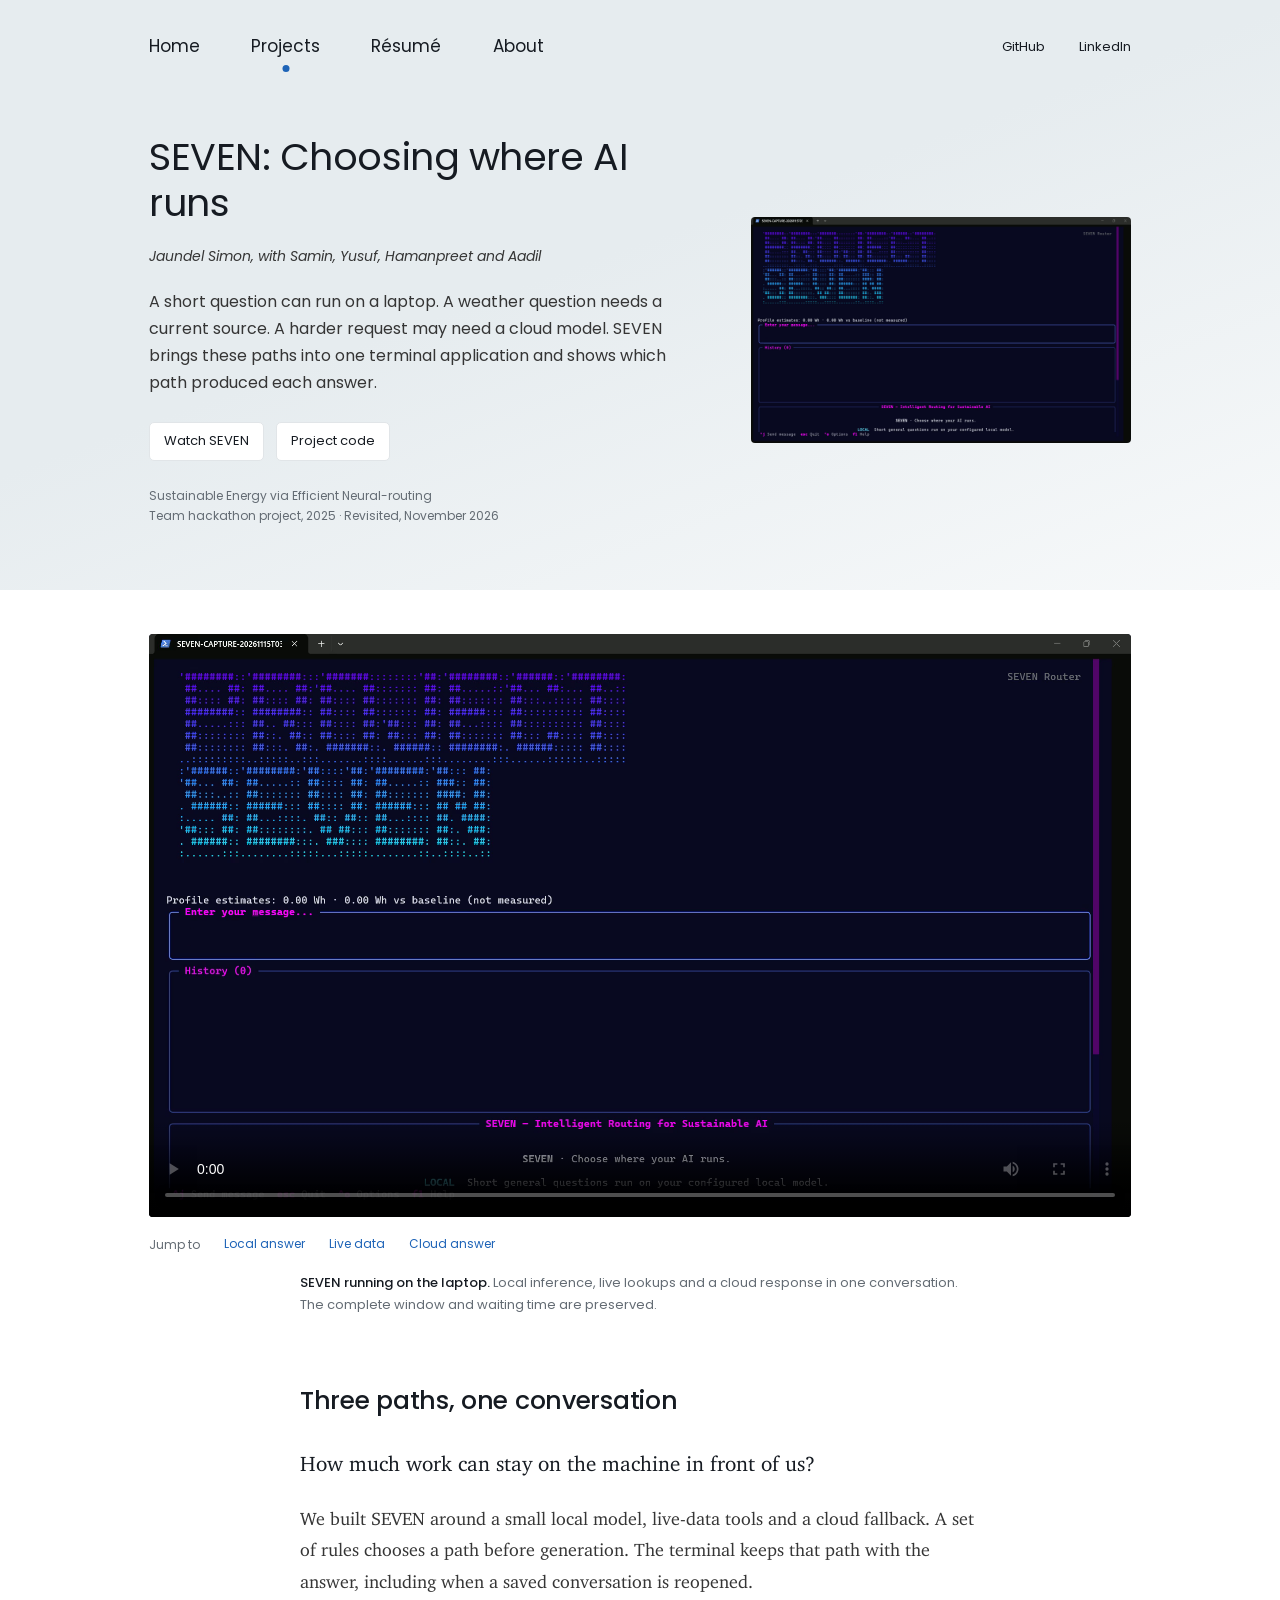
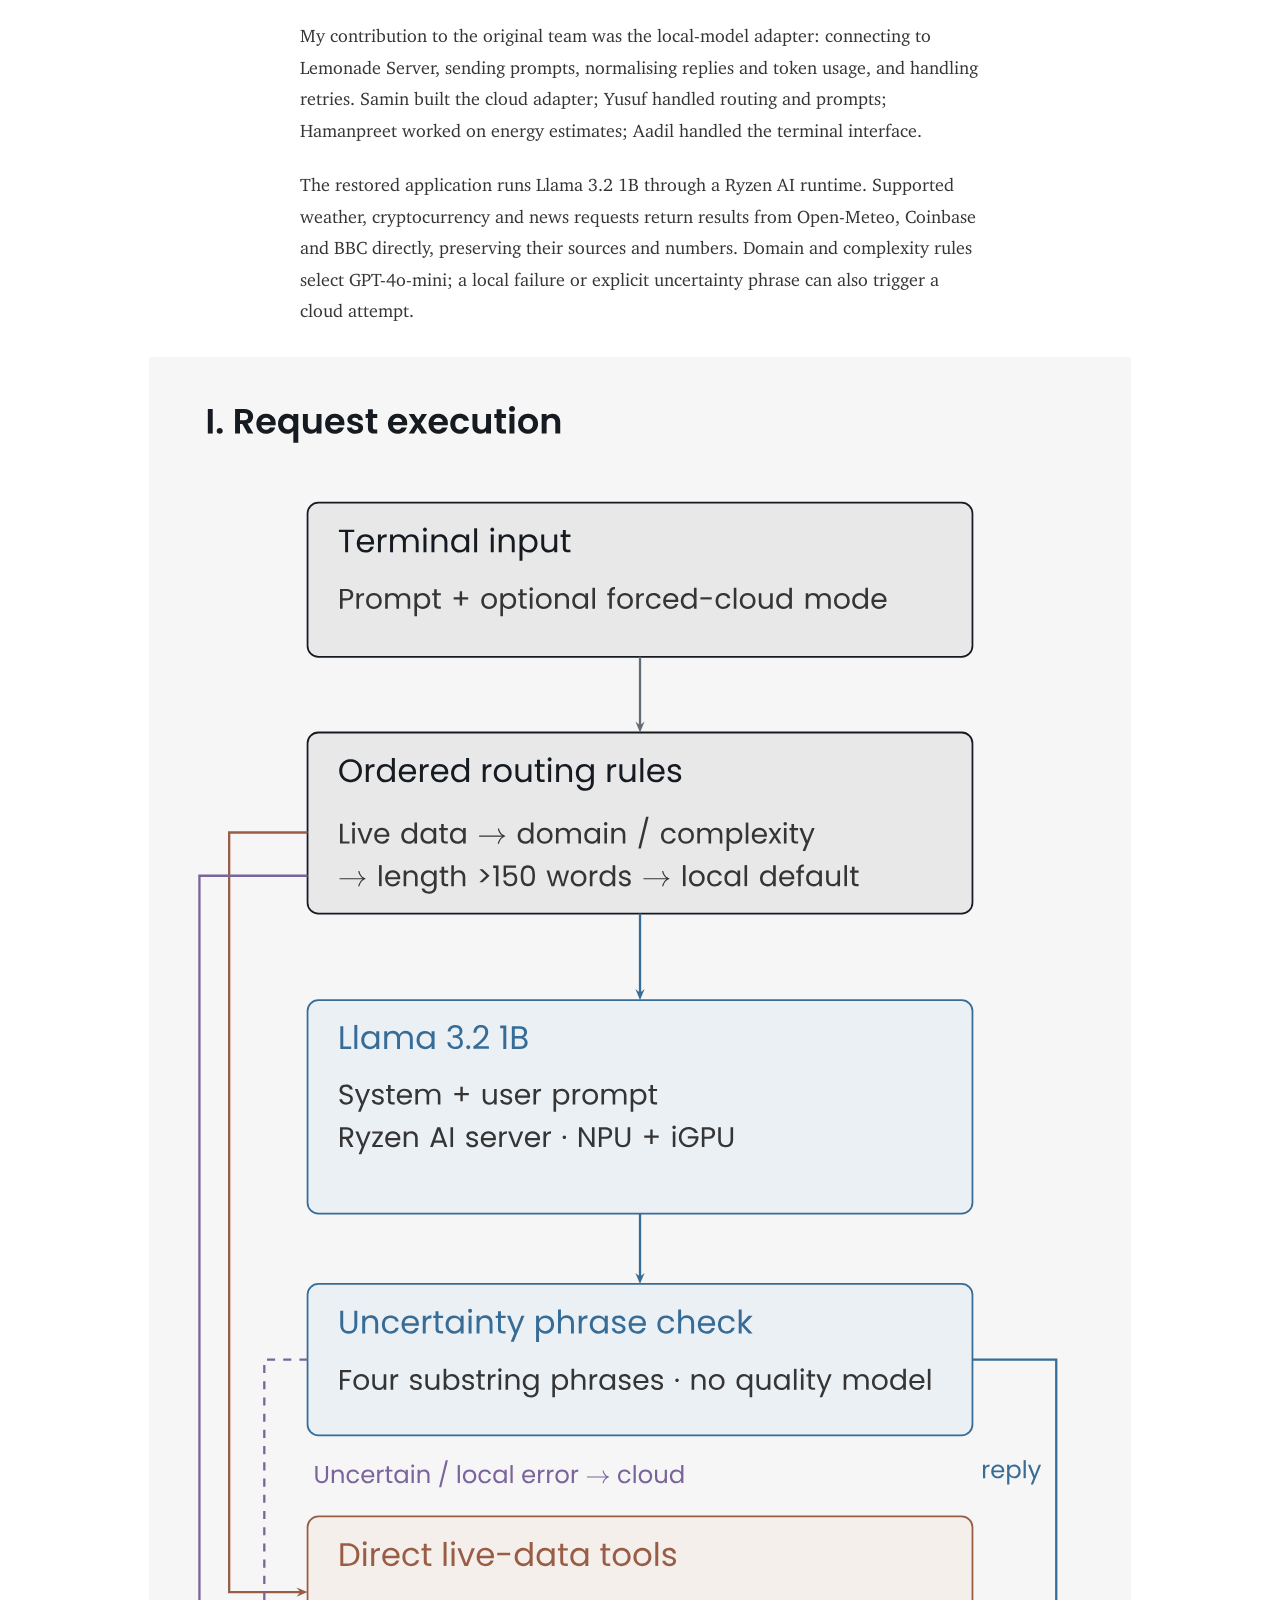
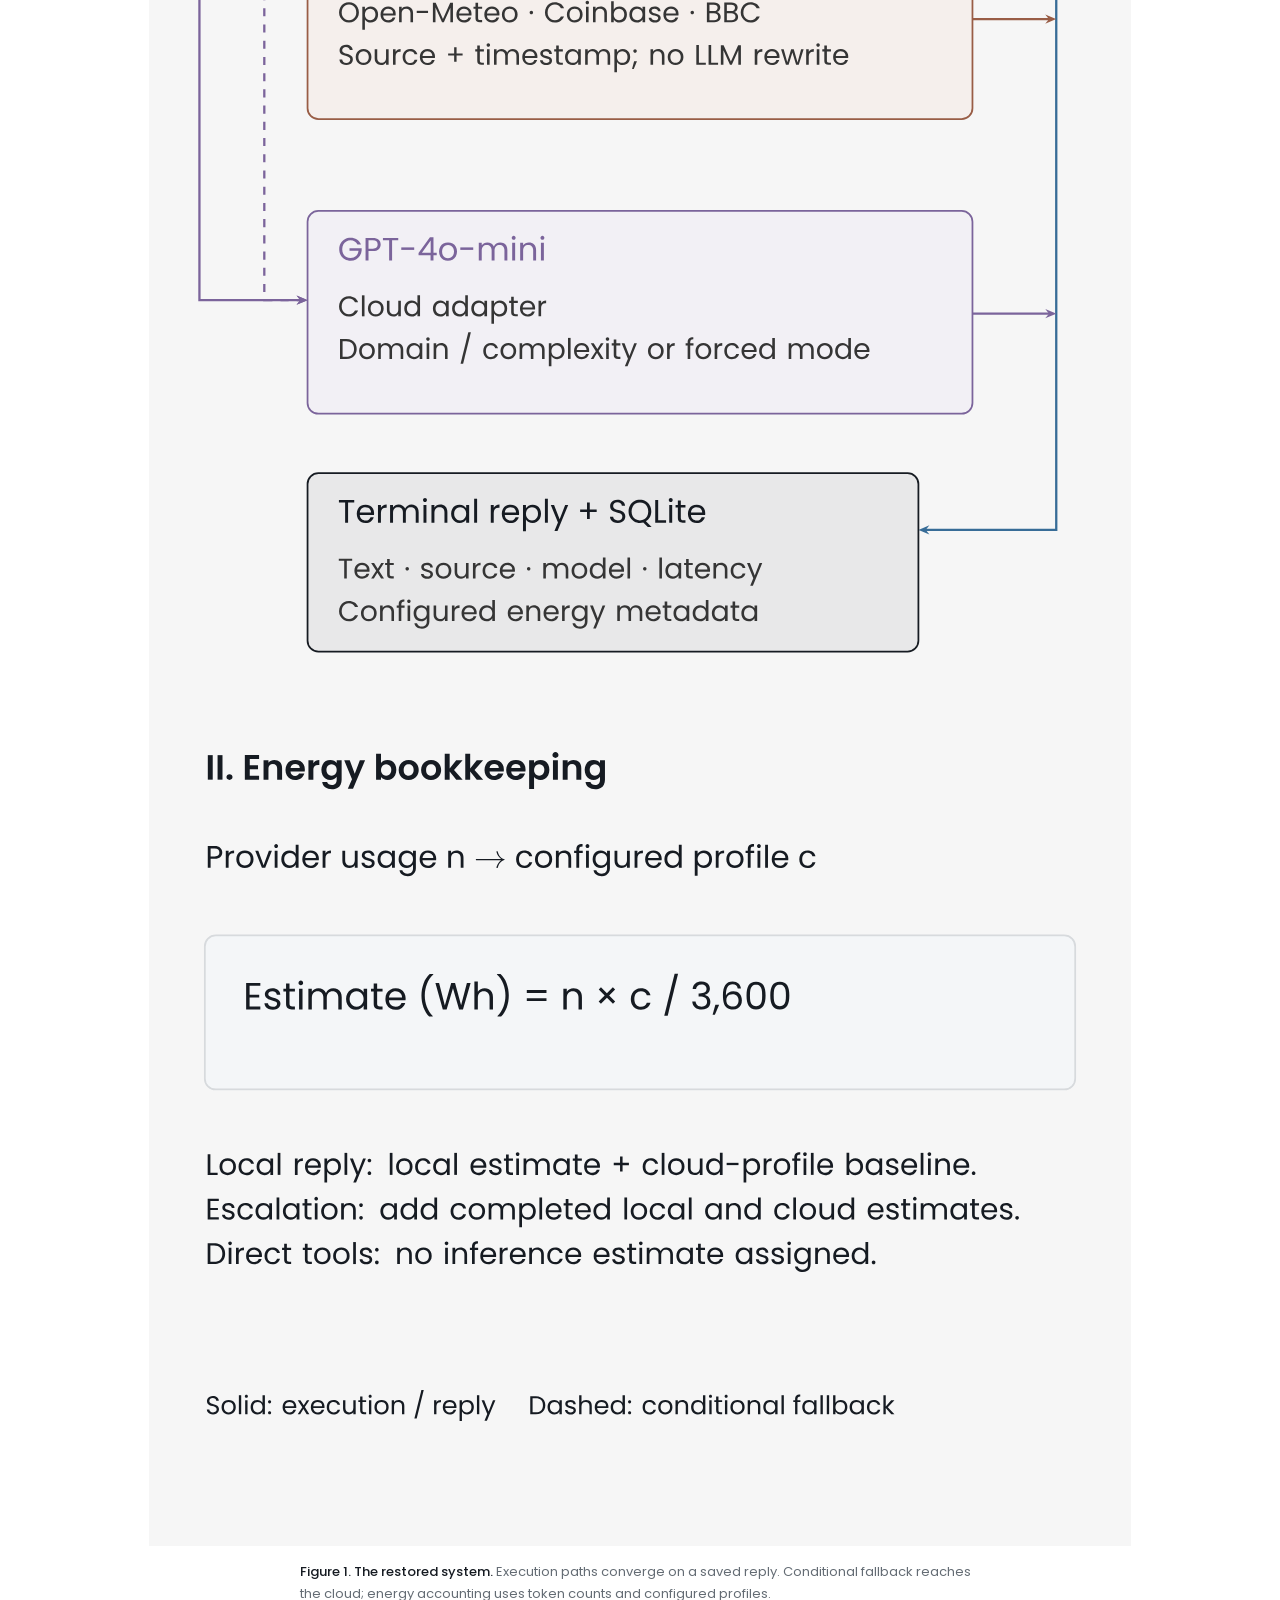
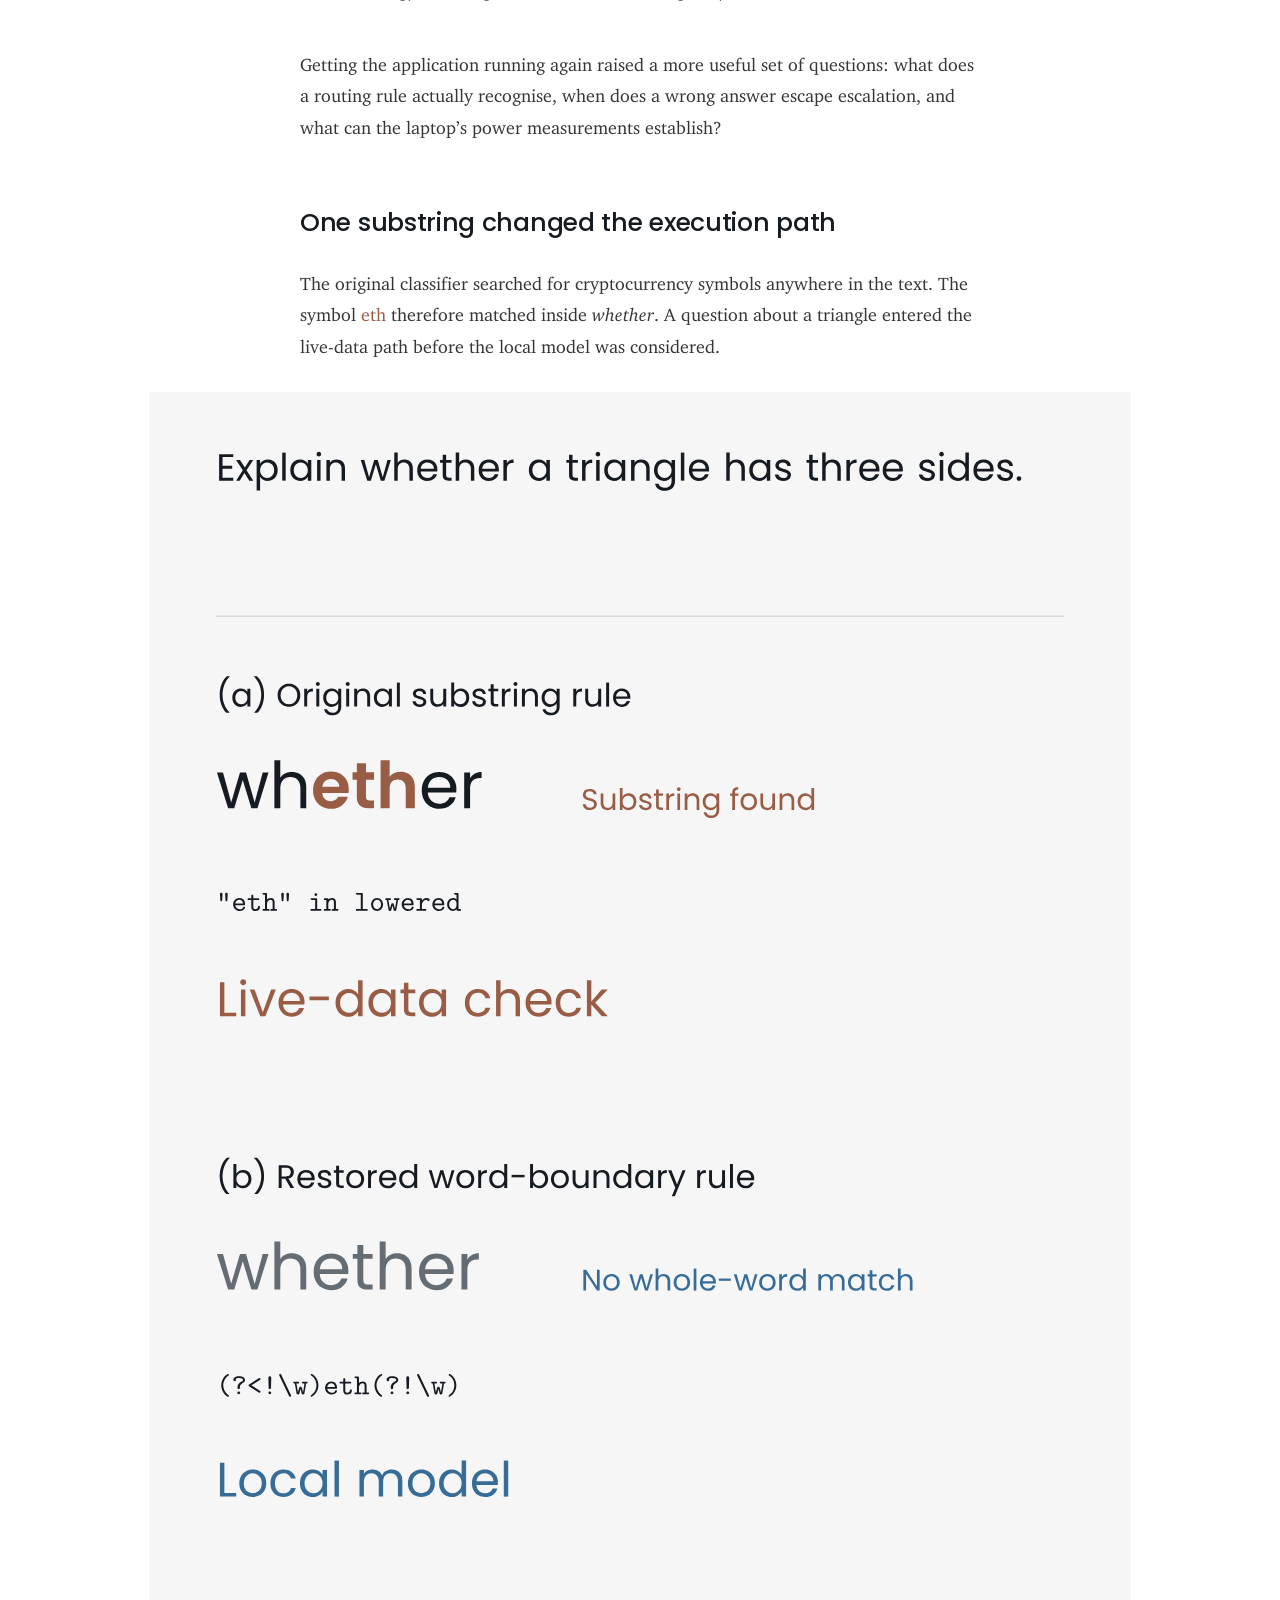
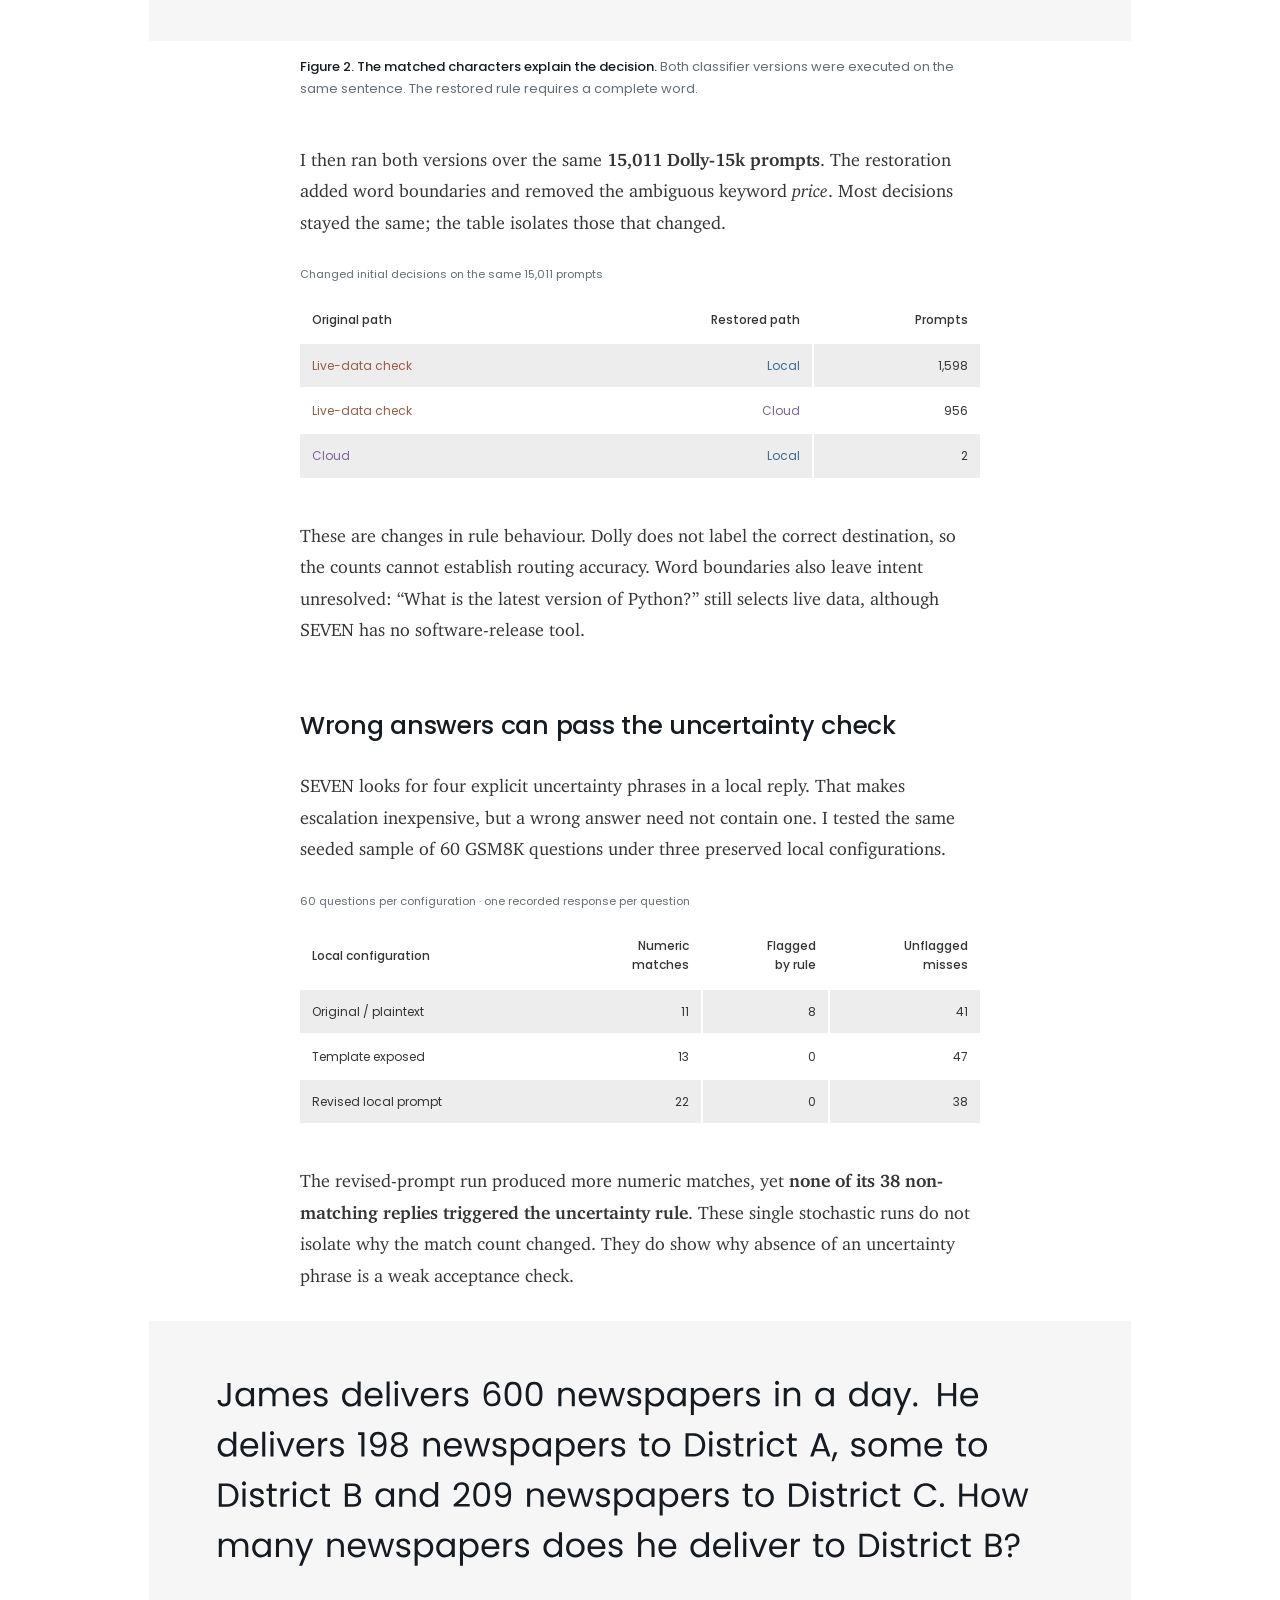
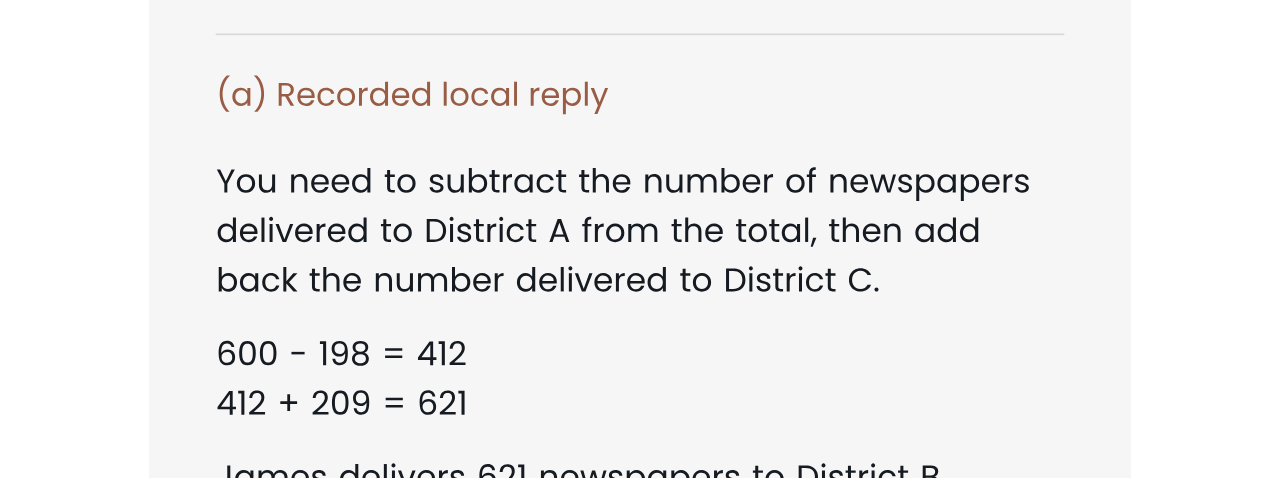
==== commit bd1738f8: "Rebuild SEVEN article around the running system and verified evidence" ====
--- a/index.html
+++ b/index.html
@@ -1,208 +1,84 @@
-<!DOCTYPE html>
-<html lang="en">
-<head>
-  <meta charset="UTF-8" />
-  <meta name="viewport" content="width=device-width, initial-scale=1.0" />
-  <title>SEVEN: Sustainable Energy via Efficient Neural Routing</title>
-  <link rel="icon" href="data:," />
-  <style>
-    /* ── reset ── */
-    *, *::before, *::after { box-sizing: border-box; margin: 0; padding: 0; }
-
-    /* ── tokens (otoro / neural-biome palette) ── */
-    :root {
-      --bg:       #ffffff;
-      --ink:      #222222;
-      --muted:    #777777;
-      --faint:    #eeeeee;
-      --line:     #d6d6d6;
-      --link:     #1d63b7;
-      --green:    #1b9e77;
-      --green-s:  #e7f5ef;
-      --orange:   #d95f02;
-      --red:      #c0392b;
-      --sans: "Poppins", "Helvetica Neue", Arial, sans-serif;
-      --serif: "Charter", Georgia, "Times New Roman", serif;
-      --mono: "SF Mono", "Cascadia Mono", Consolas, "Liberation Mono", monospace;
-    }
-
-    a { color: var(--link); text-decoration: none; }
-    a:hover { text-decoration: underline; }
-
-    /* ── article body ── */
-    section { margin-bottom: 42px; }
-    /* Text runs in the shared reading column; demos and figures use the full width. */
-    article section > :is(h2, h3, p, ol, ul, blockquote, pre, .note) {
-      max-width: var(--article-column);
-      margin-left: auto;
-      margin-right: auto;
-    }
-    article section > p { margin-bottom: 18px; }
-    article section > p:last-child { margin-bottom: 0; }
-    code { font-family: var(--mono); font-size: 0.92em; }
-
-    /* ── table ── */
-    .data-table { width: 100%; border-collapse: collapse; margin: 18px 0; font-family: var(--sans); font-size: 13px; }
-    .data-table th { background: var(--ink); color: #fff; padding: 8px 12px; text-align: left; font-weight: 600; }
-    .data-table td { padding: 7px 12px; border-bottom: 1px solid var(--faint); vertical-align: top; }
-    .data-table tr:nth-child(even) td { background: #fafafa; }
-    .green { color: var(--green); font-weight: 600; }
-    .red   { color: var(--red);   font-weight: 600; }
-
-    /* ── references ── */
-    .references { font-size: 13px; font-family: var(--sans); }
-    .references li { margin-bottom: 8px; color: #444; line-height: 1.5; }
-
-
-    .scientific-figure { margin: 28px 0 38px; }
-    .scientific-figure img { display: block; width: 100%; height: auto; }
-    .scientific-figure figcaption { font: 13px/1.55 var(--sans); color: #535b65; margin-top: 12px; }
-    .scientific-figure figcaption strong { color: #222; }
-    .recorded-demo img { background: #060621; border: 1px solid #d6d6d6; }
-    .recording-controls { display: flex; align-items: center; flex-wrap: wrap; gap: 18px; margin-top: 12px; font: 13px var(--sans); }
-    .recording-controls button { font: inherit; color: #222; background: #fff; border: 1px solid #bbb; border-radius: 3px; padding: 7px 12px; cursor: pointer; }
-    .recording-controls button:focus-visible, a:focus-visible { outline: 3px solid #2166ac; outline-offset: 4px; }
-    .rule-list { padding-left: 24px; }
-    .rule-list li { margin-bottom: 12px; }
-    .data-table caption { text-align: left; margin-bottom: 10px; font-weight: 600; }
-    .data-table tbody th { background: #fff; color: #222; font-weight: 400; border-bottom: 1px solid #eee; }
-    .table-scroll { overflow-x: auto; }
-    @media (prefers-reduced-motion: reduce) { *, *::before, *::after { scroll-behavior: auto !important; transition: none !important; } }
-  </style>
-  <link rel="preconnect" href="https://fonts.googleapis.com" />
-  <link rel="preconnect" href="https://fonts.gstatic.com" crossorigin />
-  <link rel="stylesheet" href="https://fonts.googleapis.com/css2?family=Poppins:ital,wght@0,300;0,400;0,500;0,600;1,400&display=swap" />
-  <link rel="stylesheet" href="/assets/fontawesome-free-7.2.0-web/css/all.min.css" />
-  <link rel="stylesheet" href="/assets/stylesheets/site-nav.css?v=20260924" />
-  <link rel="stylesheet" href="/assets/stylesheets/article.css?v=20260924" />
-</head>
-<body class="article-page" style="--article-tint: #e4eaf6; --article-tint-2: #f8fafd; --nav-dot: #3f6fd8;">
-    <div class="article-top">
-      <header class="site-shell site-nav">
-        <nav class="nav-links" aria-label="Primary navigation">
-          <a href="/">Home</a>
-          <a class="active" href="/projects.html">Projects</a>
-          <a href="/assets/Jaundel_Simon_Resume.pdf?v=20260917-resume">Resume</a>
-          <a href="/about.html">About</a>
-        </nav>
-        <nav class="social-links" aria-label="Social links">
-          <a href="https://www.instagram.com/tsampurado/?hl=en" aria-label="Instagram"><i class="fa-brands fa-instagram"></i></a>
-          <a href="https://github.com/Jaundel" aria-label="GitHub"><i class="fa-brands fa-github-alt"></i></a>
-          <a href="https://www.linkedin.com/in/jaundelsimon/" aria-label="LinkedIn"><i class="fa-brands fa-linkedin-in"></i></a>
-        </nav>
-      </header>
-      <header class="site-shell article-hero">
-        <div class="article-intro">
-          <h1 class="article-title">SEVEN: Sustainable Energy via Efficient Neural Routing</h1>
-          <p class="article-byline">Jaundel Simon, with Samin, Yusuf, Hamanpreet and Aadil</p>
-          <p class="article-abstract">SEVEN routes prompts between local inference, live-data tools and a cloud fallback. The terminal application combines a rule-based router with an inspectable energy estimator.</p>
-          <p class="article-links">
-            <a class="article-button" href="#demo">Demo <i class="fa-solid fa-play" aria-hidden="true"></i></a>
-            <a class="article-button" href="https://github.com/Jaundel/SEVEN">Code <i class="fa-brands fa-github" aria-hidden="true"></i></a>
-          </p>
-          <p class="article-venue">TMU Hack the World winner &middot; 2025</p>
-        </div>
-        <figure class="article-cover">
-          <img src="assets/figures/demo-poster.png" alt="The SEVEN terminal application" />
-        </figure>
-      </header>
-    </div>
-  <main class="site-shell article-body">
-  <article>
-
-    <section id="demo" aria-labelledby="demo-heading">
-      <h2 id="demo-heading">SEVEN in use</h2>
-      <p>A screen recording of the original terminal application, showing a prompt moving through SEVEN’s interface.</p>
-      <figure class="scientific-figure recorded-demo">
-        <img id="demo-motion" src="assets/seven-thumbnail.gif" width="1100" height="606" alt="Screen recording of SEVEN’s terminal interface, showing a prompt being entered and routed." />
-        <div class="recording-controls"><button id="demo-toggle" type="button" aria-pressed="false">Pause animation</button><a href="https://1drv.ms/v/c/f50db683b6e01fe0/IQCvTUpeo3u0To4zQzUzrUtrAQ9sqBgCNvL9BZjpvw14i_U?e=ejnXPy">Watch the full recording</a></div>
-        <figcaption>Original SEVEN interface recording. Energy values shown in the interface are estimates calculated by the application.</figcaption>
-      </figure>
-    </section>
-
-    <section id="insight">
-      <h2>Classify Before You Compute</h2>
-      <p>SEVEN makes a routing decision before model inference: try a local model, retrieve current information for a local answer, or call a cloud model. The aim is to avoid using the same compute path for every request.</p>
-      <p>The classifier uses keyword checks and prompt length rather than another language model. This avoids an extra inference call; the checks still execute on the CPU. It is a practical heuristic, not a guarantee that a small model can answer a prompt correctly.</p>
-      <p>Model routing and cascading are explored in <a href="https://arxiv.org/abs/2406.18665">RouteLLM</a> and <a href="https://arxiv.org/abs/2305.05176">FrugalGPT</a>. Those studies motivate the approach; their reported quality and cost results are not SEVEN benchmark results.</p>
-    </section>
-
-    <section id="architecture">
-      <h2>Three Paths, One Router</h2>
-      <p><code>route_prompt()</code> coordinates the execution path. Real-time keywords select an API-context path, complexity checks select the cloud path, and the default is a local model served through Lemonade. A user can also force cloud execution.</p>
-      <figure class="scientific-figure">
-        <a href="assets/figures/routing-architecture.svg"><img src="assets/figures/routing-architecture.svg" width="1396" height="951" loading="lazy" alt="Code-based routing diagram: the classifier branches to API context and local synthesis, local inference, or cloud inference. Local and API responses pass through uncertainty validation, with an optional cloud retry, before returning a response and energy estimate." /></a>
-        <figcaption><strong>Figure 1.</strong> Explanatory control-flow diagram, traced from <a href="https://github.com/Jaundel/SEVEN/blob/713203c0c59fe478a01c6c7ac9a24bb3d86e3bef/SEVEN/router.py">router.py</a> and <a href="https://github.com/Jaundel/SEVEN/blob/713203c0c59fe478a01c6c7ac9a24bb3d86e3bef/SEVEN/api_check.py">api_check.py</a>. Arrows describe program logic, not measured traffic proportions or latency.</figcaption>
-      </figure>
-      <p>The API path retrieves weather, cryptocurrency or news context and normally asks the local model to synthesise an answer. It is not a zero-inference route. When local synthesis fails, the API helper can return the retrieved context directly.</p>
-      <p>When enabled, post-routing validation escalates an empty local answer or explicit uncertainty phrases such as “I don’t know” to the cloud. Local backend errors also trigger a fallback. This catches specific failure signals; it does not detect every incorrect answer.</p>
-    </section>
-
-    <section id="classifier">
-      <h2>The Ordered Checks</h2>
-      <p>The first matching rule wins. The classifier in <a href="https://github.com/Jaundel/SEVEN/blob/713203c0c59fe478a01c6c7ac9a24bb3d86e3bef/SEVEN/heuristics.py">heuristics.py</a> applies these checks:</p>
-      <ol class="rule-list">
-        <li><strong>Real-time terms:</strong> select <code>API_CHECK</code> for terms such as weather, news, prices or current information.</li>
-        <li><strong>Specialised domains:</strong> select <code>CLOUD</code> for configured technical domain phrases.</li>
-        <li><strong>Complexity markers:</strong> select <code>CLOUD</code> for configured requests such as detailed writing, proofs and multi-step explanations.</li>
-        <li><strong>Prompt length:</strong> select <code>CLOUD</code> above 150 words.</li>
-        <li><strong>Otherwise:</strong> try <code>LOCAL</code>.</li>
-      </ol>
-      <p>Because these are substring and length checks, wording can change the route. Routing quality needs evaluation on a labelled prompt set rather than being inferred from the rules alone.</p>
-    </section>
-
-    <section id="numbers">
-      <h2>What the Energy Display Calculates</h2>
-      <p>SEVEN’s energy display uses software profiles. With a per-token coefficient, the estimator calculates <code>E (Wh) = token count × J/token ÷ 3600</code>. These are modelled quantities, not readings from a power meter.</p>
-      <figure class="scientific-figure">
-        <a href="assets/figures/energy-estimate.svg"><img src="assets/figures/energy-estimate.svg" width="1328" height="739" loading="lazy" alt="Line plot of estimated energy versus 1 to 1000 tokens. The configured local profile uses 0.85 joules per token; the cloud profile uses 3.10. Shading shows the configured coefficient bounds, not a confidence interval." /></a>
-        <figcaption><strong>Figure 2.</strong> Reproducible evaluation of the default local and cloud profiles in <a href="https://github.com/Jaundel/SEVEN/blob/713203c0c59fe478a01c6c7ac9a24bb3d86e3bef/SEVEN/energy.py">energy.py</a>. Shading shows configured coefficient ranges. The curves compare assumptions in the software, not equivalent-quality hardware measurements. <a href="data/energy_estimates.csv">Values (CSV)</a> · <a href="data/energy_profiles.json">Coefficients</a> · <a href="tools/build_figures.py">Figure code</a>.</figcaption>
-      </figure>
-      <div class="table-scroll"><table class="data-table">
-        <caption>Examples evaluated from the same profiles</caption>
-        <thead><tr><th scope="col">Token count</th><th scope="col">Local estimate (Wh)</th><th scope="col">Cloud estimate (Wh)</th></tr></thead>
-        <tbody><tr><th scope="row">100</th><td>0.0236</td><td>0.0861</td></tr><tr><th scope="row">500</th><td>0.1181</td><td>0.4306</td></tr><tr><th scope="row">1,000</th><td>0.2361</td><td>0.8611</td></tr></tbody>
-      </table></div>
-      <p>When token usage is unavailable, this implementation substitutes 500 tokens. The local result is compared with a cloud estimate using the same token count. A change of profile changes the estimate. API/network energy and the full cost of multiple inference attempts are not comprehensively measured by this calculation.</p>
-    </section>
-
-    <section>
-      <h2>What This Demonstrates</h2>
-      <p>The implementation connects a terminal interface, rule-based routing, a local inference server, live-data tools and cloud fallback. The recording demonstrates its use; the diagram describes its control flow; the plot makes its energy assumptions inspectable.</p>
-      <p>A measured efficiency claim would additionally need recorded device power, response quality, token counts, latency and escalation rates under a defined workload. The code and coefficient plots alone do not establish a universal energy-saving percentage.</p>
-    </section>
-
-    <section id="references">
-      <h2>Sources</h2>
-      <ol class="references">
-        <li><a href="https://github.com/Jaundel/SEVEN/tree/713203c0c59fe478a01c6c7ac9a24bb3d86e3bef">SEVEN source snapshot</a>: routing, API synthesis, heuristics and energy profiles.</li>
-        <li><a href="https://arxiv.org/abs/2406.18665">RouteLLM: Learning to Route LLMs from Preference Data</a>, 2024.</li>
-        <li><a href="https://arxiv.org/abs/2305.05176">FrugalGPT: How to Use Large Language Models While Reducing Cost and Improving Performance</a>, 2023.</li>
-        <li><a href="https://library.hkust.edu.hk/news-events/news/using-ai-create-scientific-figures-responsibly">HKUST Library: Using AI to Create Scientific Figures Responsibly</a>, figure-method guidance.</li>
-      </ol>
-    </section>
-
-  </article>
-
-  </main>
-
-    <footer class="site-shell article-footer">
-      <p>SEVEN &middot; Jaundel Simon &middot; 2025</p>
-      <p><a href="/projects.html">All projects</a></p>
-    </footer>
-
-<script>
-  const motion = document.getElementById('demo-motion');
-  const toggle = document.getElementById('demo-toggle');
-  const reduced = window.matchMedia('(prefers-reduced-motion: reduce)');
-  let paused = reduced.matches;
-  function showMotion() {
-    motion.src = paused ? 'assets/figures/demo-poster.png' : 'assets/seven-thumbnail.gif';
-    toggle.textContent = paused ? 'Play animation' : 'Pause animation';
-    toggle.setAttribute('aria-pressed', String(paused));
-  }
-  toggle.addEventListener('click', () => { paused = !paused; showMotion(); });
-  showMotion();
-</script>
-</body>
-</html>
+<!doctype html>
+<html lang="en">
+<head>
+<meta charset="utf-8"><meta name="viewport" content="width=device-width,initial-scale=1">
+<title>SEVEN: Choosing where AI runs — Jaundel Simon</title>
+<meta name="description" content="A local-first AI terminal, restored and examined through real application footage, paired routing decisions and recorded answers.">
+<meta property="og:title" content="SEVEN: Choosing where AI runs"><meta property="og:description" content="A working system, and what its routing and uncertainty rules actually do."><meta property="og:image" content="assets/demo/home.png">
+<link rel="icon" href="data:,"><link rel="stylesheet" href="article.css?v=692cd13e0033"><script src="article.js?v=36f32a8c4c8a" defer></script>
+</head>
+<body>
+<a class="skip" href="#article">Skip to article</a>
+<div class="top">
+<nav class="shell site-nav" aria-label="Primary navigation"><div class="nav-links"><a href="https://jaundel.github.io/">Home</a><a class="active" href="https://jaundel.github.io/projects.html">Projects</a><a href="https://jaundel.github.io/assets/Jaundel_Simon_Resume.pdf">Résumé</a><a href="https://jaundel.github.io/about.html">About</a></div><div class="social-links"><a href="https://github.com/Jaundel">GitHub</a><a href="https://www.linkedin.com/in/jaundelsimon/">LinkedIn</a></div></nav>
+<header class="shell hero">
+<div class="hero-copy">
+<h1>SEVEN: Choosing where AI runs</h1>
+<p class="byline">Jaundel Simon, with Samin, Yusuf, Hamanpreet and Aadil</p>
+<p class="abstract">A short question can run on a laptop. A weather question needs a current source. A harder request may need a cloud model. SEVEN brings these paths into one terminal application and shows which path produced each answer.</p>
+<div class="links"><a href="#demo">Watch SEVEN</a><a href="https://github.com/Jaundel/SEVEN">Project code</a></div>
+<p class="venue">Sustainable Energy via Efficient Neural-routing<br>Team hackathon project, 2025 · Revisited, November 2026</p>
+</div>
+<figure class="hero-cover"><img src="assets/demo/home.png" width="1920" height="1140" alt="The original PROJECT SEVEN sign in the restored terminal application"></figure>
+</header></div>
+<main id="article">
+<figure id="demo" class="shell demo-figure">
+<div class="recording"><video id="seven-video" controls playsinline preload="metadata" poster="assets/demo/home.png" width="1920" height="1140" aria-label="SEVEN application walkthrough"><source src="assets/demo/seven-full-window.mp4" type="video/mp4">Your browser cannot play this recording. <a href="assets/demo/seven-full-window.mp4">Open the recording.</a></video></div>
+<div id="chapters" class="chapters" role="group" aria-label="Play an execution path"><span>Jump to</span><button type="button" data-chapter="local-answer">Local answer</button><button type="button" data-chapter="live-weather">Live data</button><button type="button" data-chapter="cloud-answer">Cloud answer</button></div>
+<p id="video-status" class="video-status" role="status" hidden></p>
+<figcaption><b>SEVEN running on the laptop.</b> Local inference, live lookups and a cloud response in one conversation. The complete window and waiting time are preserved.</figcaption>
+</figure>
+<article>
+<section id="system" class="shell">
+<h2>Three paths, one conversation</h2>
+<p class="lead">How much work can stay on the machine in front of us?</p>
+<p>We built SEVEN around a small local model, live-data tools and a cloud fallback. A set of rules chooses a path before generation. The terminal keeps that path with the answer, including when a saved conversation is reopened.</p>
+<p>My contribution to the original team was the local-model adapter: connecting to Lemonade Server, sending prompts, normalising replies and token usage, and handling retries. Samin built the cloud adapter; Yusuf handled routing and prompts; Hamanpreet worked on energy estimates; Aadil handled the terminal interface.</p>
+<p>The restored application runs Llama 3.2 1B through a Ryzen AI runtime. Supported weather, cryptocurrency and news requests return results from Open-Meteo, Coinbase and BBC directly, preserving their sources and numbers. Domain and complexity rules select GPT-4o-mini; a local failure or explicit uncertainty phrase can also trigger a cloud attempt.</p>
+<figure class="wide scientific system-figure"><picture><source media="(max-width:900px)" srcset="assets/figures/system-architecture-mobile.svg"><img src="assets/figures/system-architecture.svg" width="980" height="648" loading="lazy" alt="SEVEN system architecture. Ordered rules dispatch to local Llama 3.2 1B on the laptop, direct live-data tools, or GPT-4o-mini. Local uncertainty or failure can escalate to cloud. Replies and their metadata persist in SQLite. Separate accounting converts provider token counts through configured energy profiles."></picture><figcaption><b>Figure 1. The restored system.</b> Execution paths converge on a saved reply. Conditional fallback reaches the cloud; energy accounting uses token counts and configured profiles.</figcaption></figure>
+<p>Getting the application running again raised a more useful set of questions: what does a routing rule actually recognise, when does a wrong answer escape escalation, and what can the laptop’s power measurements establish?</p>
+</section>
+<section id="routing" class="shell">
+<h2>One substring changed the execution path</h2>
+<p>The original classifier searched for cryptocurrency symbols anywhere in the text. The symbol <span class="api-text">eth</span> therefore matched inside <em>whether</em>. A question about a triangle entered the live-data path before the local model was considered.</p>
+<figure class="wide scientific"><picture><source media="(max-width:600px)" srcset="assets/figures/routing-rule-mobile.svg"><img src="assets/figures/routing-rule.svg" width="760" height="240" loading="lazy" alt="The original substring rule finds eth inside whether and selects live data. The restored word-boundary rule finds no match and selects the local model."></picture><figcaption><b>Figure 2. The matched characters explain the decision.</b> Both classifier versions were executed on the same sentence. The restored rule requires a complete word.</figcaption></figure>
+<p>I then ran both versions over the same <strong>15,011 Dolly-15k prompts</strong>. The restoration added word boundaries and removed the ambiguous keyword <em>price</em>. Most decisions stayed the same; the table isolates those that changed.</p>
+<div class="table-wrap narrow"><table id="routing-table"><caption>Changed initial decisions on the same 15,011 prompts</caption><thead><tr><th scope="col">Original path</th><th scope="col">Restored path</th><th scope="col">Prompts</th></tr></thead><tbody><tr><th scope="row" class="api-text">Live-data check</th><td class="local-text">Local</td><td>1,598</td></tr><tr><th scope="row" class="api-text">Live-data check</th><td class="cloud-text">Cloud</td><td>956</td></tr><tr><th scope="row" class="cloud-text">Cloud</th><td class="local-text">Local</td><td>2</td></tr></tbody></table></div>
+<p>These are changes in rule behaviour. Dolly does not label the correct destination, so the counts cannot establish routing accuracy. Word boundaries also leave intent unresolved: “What is the latest version of Python?” still selects live data, although SEVEN has no software-release tool.</p>
+</section>
+<section id="answers" class="shell">
+<h2>Wrong answers can pass the uncertainty check</h2>
+<p>SEVEN looks for four explicit uncertainty phrases in a local reply. That makes escalation inexpensive, but a wrong answer need not contain one. I tested the same seeded sample of 60 GSM8K questions under three preserved local configurations.</p>
+<div class="table-wrap narrow"><table id="quality-table"><caption>60 questions per configuration · one recorded response per question</caption><thead><tr><th scope="col">Local configuration</th><th scope="col">Numeric<br>matches</th><th scope="col">Flagged<br>by rule</th><th scope="col">Unflagged<br>misses</th></tr></thead><tbody><tr><th scope="row">Original / plaintext</th><td>11</td><td>8</td><td>41</td></tr><tr><th scope="row">Template exposed</th><td>13</td><td>0</td><td>47</td></tr><tr><th scope="row">Revised local prompt</th><td>22</td><td>0</td><td>38</td></tr></tbody></table></div>
+<p>The revised-prompt run produced more numeric matches, yet <strong>none of its 38 non-matching replies triggered the uncertainty rule</strong>. These single stochastic runs do not isolate why the match count changed. They do show why absence of an uncertainty phrase is a weak acceptance check.</p>
+<figure class="wide scientific"><picture><source media="(max-width:600px)" srcset="assets/figures/answer-case-mobile.svg"><img src="assets/figures/answer-case.svg" width="760" height="325" loading="lazy" alt="First sampled question: distribute 600 newspapers after 198 and 209 deliveries. The complete original local reply incorrectly answers 621 without uncertainty. The reference calculation gives 193."></picture><figcaption><b>Figure 3. A confident arithmetic failure.</b> The first sampled question, under the original configuration. The complete recorded reply is reproduced alongside the reference calculation.</figcaption></figure>
+<p>The response above fails both the subtraction and the choice of operation. Its wording still passes the phrase check. The study grades only the last number against the reference answer; it does not score reasoning. The <a href="supplement.html#responses">complete paired responses</a> preserve what that simple grade leaves out.</p>
+</section>
+<section id="energy" class="shell">
+<h2>What SEVEN estimates for local and cloud inference</h2>
+<p>The energy display compares a completed local reply with a hypothetical cloud run at the same token count. In the recorded France example, the local profile gives <span class="local-text"><strong>14.6 mWh</strong></span> and the cloud profile gives <span class="cloud-text"><strong>53.4 mWh</strong></span>: a configured difference of 38.8 mWh.</p>
+<figure class="wide scientific"><picture><source media="(max-width:600px)" srcset="assets/figures/energy-comparison-mobile.svg"><img src="assets/figures/energy-comparison.svg" width="760" height="310" loading="lazy" alt="Configured comparison for the France example at an estimator input of 62 tokens. Local profile: 14.6 milliwatt-hours. GPT-4o cloud proxy: 53.4 milliwatt-hours. Whiskers show configured coefficient bounds. These are estimates, not measured cloud energy."></picture><figcaption><b>Figure 4. The comparison behind the display.</b> Both bars use the same estimator input. Whiskers show configured coefficient bounds, rather than repeated measurements.</figcaption></figure>
+<p>The calculation is token count × joules per token, converted to Wh. The local coefficient is 0.85 J/token; the cloud coefficient is 3.10 J/token. These coefficients make the comparison change proportionally with token count; they do not establish the electricity used by either request.</p>
+<p>There is also a model mismatch: the default cloud profile is labelled GPT-4o, while the adapter calls GPT-4o-mini. The local profile describes an NPU, while the demonstrated runtime uses NPU and iGPU together. The comparison is therefore a proxy built into the application, not a calibrated result for this hardware and cloud model. The <a href="supplement.html#estimates">estimator details</a> preserve its assumptions and exact calculation.</p>
+</section>
+<section id="measurement" class="shell">
+<h2>What the battery actually measured</h2>
+<p>The project’s sustainability goal needs a physical measurement. During the local studies, I sampled battery-reported discharge power at roughly one-second intervals. The figure shows the first 20-question block of the original run, with loaded-idle periods on either side.</p>
+<figure class="wide scientific"><picture><source media="(max-width:600px)" srcset="assets/figures/power-interval-mobile.svg"><img src="assets/figures/power-interval.svg" width="760" height="350" loading="lazy" alt="Whole-laptop power samples surrounding the first original inference block. The 20-question interval lasts 120.0 seconds and integrates to 0.729 watt-hours. Display, operating system and other applications are included."></picture><figcaption><b>Figure 5. Energy over an actual inference interval.</b> Shading marks the 20 requests. The integral includes the whole laptop; loaded-idle power is not subtracted.</figcaption></figure>
+<p>This interval consumed <strong>0.729 Wh over 120.0 seconds</strong>. It includes the screen, operating system and other active applications. The three complete studies consumed 2.543, 2.424 and 2.163 Wh during their inference blocks, but their different replies, durations and background activity prevent an efficiency ranking.</p>
+<p>No cloud energy was measured. The Wh values shown inside SEVEN are profile-based estimates, separate from this telemetry. A savings claim would need comparable successful workloads, repeated trials and a defined measurement boundary for both execution paths.</p>
+</section>
+<section id="next" class="shell">
+<h2>A working system, with testable limits</h2>
+<p>Restoring SEVEN made the original idea usable again: one conversation can reach a local model, a current source or a cloud model, and retain where each answer came from. Testing it exposed the limits of the rules behind that experience.</p>
+<p>The next steps follow directly: evaluate routing against labelled intent, evaluate escalation against answer correctness, and measure complete requests—including failed attempts—under a controlled power protocol.</p>
+</section>
+<section id="methods" class="shell methods">
+<h2>Methods and source</h2>
+<p>The walkthrough shows the restored application. The November 12 studies retain their earlier source snapshots; later repairs do not change those recorded results. GSM8K uses test rows sampled with seed 7, Llama 3.2 1B, temperature 0.7 and a 512-token limit.</p>
+<p><a href="supplement.html">Study methods, complete responses and downloads</a><br><a href="evidence/demo/restored-source.zip" download>Restored application and setup</a> · <a href="https://github.com/Jaundel/SEVEN/tree/713203c0c59fe478a01c6c7ac9a24bb3d86e3bef">Original source</a></p>
+<p class="small">Terminal footage is an unchanged application capture. Figures use verified records and authored TikZ/PGFPlots; AI assistance supported code and typesetting. No generative image tool was used. Presentation follows the portfolio’s Omni format and <a href="https://shikun.io/projects/clarity">Shikun Liu’s Clarity</a>.</p>
+</section>
+</article></main>
+<footer class="shell foot"><p>SEVEN · Jaundel Simon</p><a href="https://jaundel.github.io/projects.html">All projects</a></footer>
+</body></html>
--- a/article.css
+++ b/article.css
@@ -0,0 +1,48 @@
+@import url('article-tokens.css?v=688874f302b3');
+:root{--column:680px;--wide:982px}
+*{box-sizing:border-box}
+html{scroll-behavior:smooth;scroll-padding-top:32px}
+body{margin:0;background:white;color:var(--text);font:400 18px/1.75 var(--serif);-webkit-font-smoothing:antialiased;text-rendering:optimizeLegibility}
+a{color:var(--link);text-decoration:none;text-underline-offset:3px}a:hover{text-decoration:underline}
+:is(a,button,select,summary):focus-visible{outline:2px solid var(--link);outline-offset:4px}
+img,video{display:block;max-width:100%;height:auto}picture{display:block}
+h1,h2,h3,nav,.byline,.abstract,.links,.venue,figcaption,button,table,.small,footer,.chapters,select,summary{font-family:var(--sans)}
+h1,h2,h3{font-weight:500;line-height:1.3;letter-spacing:-.012em;color:var(--ink)}
+h1{font-size:38px;font-weight:400;line-height:1.2;margin:0 0 20px}h2{font-size:25px;margin:0 0 24px}h3{font-size:19px;margin:30px 0 16px}
+p{margin:0 0 23px}strong{font-weight:700}button{cursor:pointer;color:var(--ink)}
+.shell{width:min(var(--wide),calc(100% - 48px));margin-inline:auto}.narrow{max-width:var(--column);margin-inline:auto}.wide{max-width:var(--wide);margin-inline:auto}
+article>section{margin:68px auto 0}article>section>:is(h2,h3,p,details,.narrow){max-width:var(--column);margin-inline:auto}
+.top{background:linear-gradient(160deg,var(--tint) 0%,var(--tint) 45%,#f7f9fa 100%)}
+.site-nav{display:flex;justify-content:space-between;align-items:center;min-height:78px;padding-top:15px;font-size:17px;line-height:1}.site-nav a{color:var(--ink)}
+.nav-links{display:flex;gap:clamp(25px,4vw,56px)}.social-links{display:flex;gap:34px;font-size:13px}
+.site-nav .active{position:relative}.site-nav .active:after{content:'';position:absolute;left:50%;bottom:-17px;width:7px;height:7px;transform:translateX(-50%);background:var(--link);border-radius:50%}
+.hero{display:grid;grid-template-columns:minmax(0,1fr) 380px;gap:56px;align-items:center;padding:56px 0 64px}.hero-copy{min-width:0}
+.byline{font-size:14px;font-style:italic;line-height:1.6;margin-bottom:20px}.abstract{font-size:16px;line-height:1.7;margin-bottom:26px}
+.links{display:flex;gap:12px;flex-wrap:wrap;font-size:13px;margin-bottom:25px}.links a{background:white;border:1px solid #e1e5e8;border-radius:5px;padding:9px 14px;color:var(--ink);line-height:1.4}
+.venue{font-size:12px;line-height:1.7;color:var(--muted);margin:0}.hero-cover{width:100%;margin:0}.hero-cover img{border-radius:4px}
+.lead{font-size:21px;line-height:1.65;color:var(--ink)}
+figure{margin:34px auto 40px}figure img{width:100%}figcaption{max-width:var(--column);font-size:13px;line-height:1.7;margin:15px auto 0;color:var(--muted)}figcaption b{font-weight:500;color:var(--ink)}
+.demo-figure{margin-top:44px;margin-bottom:64px}.recording{overflow:hidden;background:#09091e;border-radius:4px}.recording video{width:100%;aspect-ratio:1920/1140;object-fit:contain}
+.chapters{display:flex;align-items:center;gap:10px 24px;flex-wrap:wrap;margin:15px 0 0;font-size:12px;line-height:1.5}.chapters>span{color:var(--muted)}
+.chapters button{padding:3px 0;border:0;border-bottom:1px solid transparent;background:none;color:var(--link);font-size:12px;line-height:1.5}.chapters button[aria-pressed=true]{border-color:var(--link)}
+.video-status{font:12px/1.6 var(--sans);color:var(--muted);margin:12px 0 0}.video-status[hidden]{display:none}
+.scientific picture{background:var(--wash);padding:16px 18px}.scientific figcaption{max-width:var(--column);margin:15px auto 0;padding:0}
+.api-text{color:var(--api)}.local-text{color:var(--local)}.cloud-text{color:var(--cloud)}
+.table-wrap{margin:32px auto 36px}table{width:100%;border-collapse:collapse;font-size:12px;line-height:1.6;font-variant-numeric:tabular-nums}
+caption{text-align:left;color:var(--muted);font-size:11px;padding-bottom:14px}th,td{text-align:right;padding:12px;vertical-align:middle;border:0}th{font-weight:500}th:first-child,td:first-child{text-align:left}thead th{padding-bottom:15px}tbody th{font-weight:400}tbody tr:nth-child(odd){background:#ededed}tbody tr{border-bottom:2px solid white}td+td,th+th{border-left:2px solid white}
+.small{font-size:12px;line-height:1.8;color:var(--muted)}.methods{padding-top:30px;border-top:1px solid var(--line)}
+.foot{display:flex;justify-content:space-between;gap:24px;border-top:1px solid var(--line);margin-top:60px;padding:28px 0 40px;font:12px/1.7 var(--sans);color:var(--muted)}.foot p{margin:0}
+.skip{position:absolute;top:-80px;left:16px;padding:10px;background:white;z-index:5}.skip:focus{top:16px}
+.supplement{padding-top:52px}.supplement>header{max-width:var(--column);margin:0 auto 56px}.supplement>section{margin-bottom:65px}.supplement>section>:is(h2,h3,p,ul,details){max-width:var(--column);margin-inline:auto}
+.back{font:13px var(--sans);display:inline-block;margin-bottom:26px}.answer-controls{display:flex;align-items:center;justify-content:center;gap:12px;margin:30px 0;font:12px var(--sans)}
+select{max-width:100%;padding:9px;border:1px solid var(--line);background:white;font-size:12px;color:var(--ink)}.answer-controls button{border:1px solid var(--line);background:white;padding:7px 13px;font-size:18px}
+.question-block{max-width:var(--column);margin:30px auto}.question-block>p{font-size:21px}.reference-answer{font:13px var(--sans)}
+.answer-columns{display:grid;grid-template-columns:repeat(3,minmax(0,1fr));gap:28px}.answer{min-width:0}.answer h3{font-size:14px;margin:0 0 16px}.answer-grade{font:11px/1.6 var(--sans);color:var(--muted)}.answer blockquote{margin:0;font:16px/1.7 var(--serif);white-space:pre-line;overflow-wrap:anywhere}
+details{padding:16px 0;border-top:1px solid var(--line);border-bottom:1px solid var(--line);margin:24px 0}summary{color:var(--link);font-size:13px;cursor:pointer}details p{margin-top:18px}pre{overflow:auto;padding:20px;background:var(--wash);font:12px/1.8 Consolas,monospace}code{font:.85em Consolas,monospace}.downloads{columns:2;column-gap:32px;font:13px/1.8 var(--sans);padding-left:20px}.downloads li{margin-bottom:10px;break-inside:avoid}
+.trace{overflow:auto}.trace img{min-width:760px}.references{font:12px/1.8 var(--sans);padding-left:20px}.references li{margin-bottom:10px}
+@media(max-width:1000px){.hero{grid-template-columns:minmax(0,1fr) 34%;gap:36px}.site-nav{font-size:15px}.social-links{gap:22px}}
+@media(max-width:760px){.hero{grid-template-columns:1fr;gap:32px;padding:45px 0}.hero-cover{max-width:500px}.site-nav{font-size:13px}.nav-links{gap:24px}.social-links{gap:15px;font-size:11px}.answer-columns{grid-template-columns:1fr;gap:40px}}
+@media(max-width:600px){body{font-size:18px;line-height:1.72}.shell{width:calc(100% - 36px)}.social-links{display:none}.site-nav{min-height:65px;padding-top:8px}.nav-links{justify-content:space-between;width:100%;gap:18px}.hero{padding:40px 0 42px}h1{font-size:34px}h2{font-size:23px;line-height:1.35}.abstract{font-size:15px}.byline{font-size:13px}.demo-figure{margin-top:28px;margin-bottom:50px}.chapters{gap:10px 19px}.chapters>span{display:none}figcaption{font-size:12px}.scientific{padding:8px 0 0}.scientific picture{margin:0}.scientific figcaption{margin:0;padding:15px 0 0}article>section{margin-top:52px}.lead{font-size:21px}.table-wrap{margin-block:26px}table{font-size:10px}th,td{padding:10px 6px}caption{font-size:10px}.downloads{columns:1}.foot{font-size:11px}.question-block>p{font-size:20px}}
+@media(max-width:600px){.scientific{padding:0}.scientific picture{padding:8px 0}.scientific figcaption{padding:0;margin:15px auto 0}table{font-size:11.5px;table-layout:fixed}th:first-child{width:41%}#quality-table th:first-child{width:36%}th,td{padding:10px 5px}caption{font-size:11px}}
+@media(prefers-reduced-motion:reduce){html{scroll-behavior:auto}}
+@media(max-width:900px){.system-figure picture{max-width:480px;margin-inline:auto}}
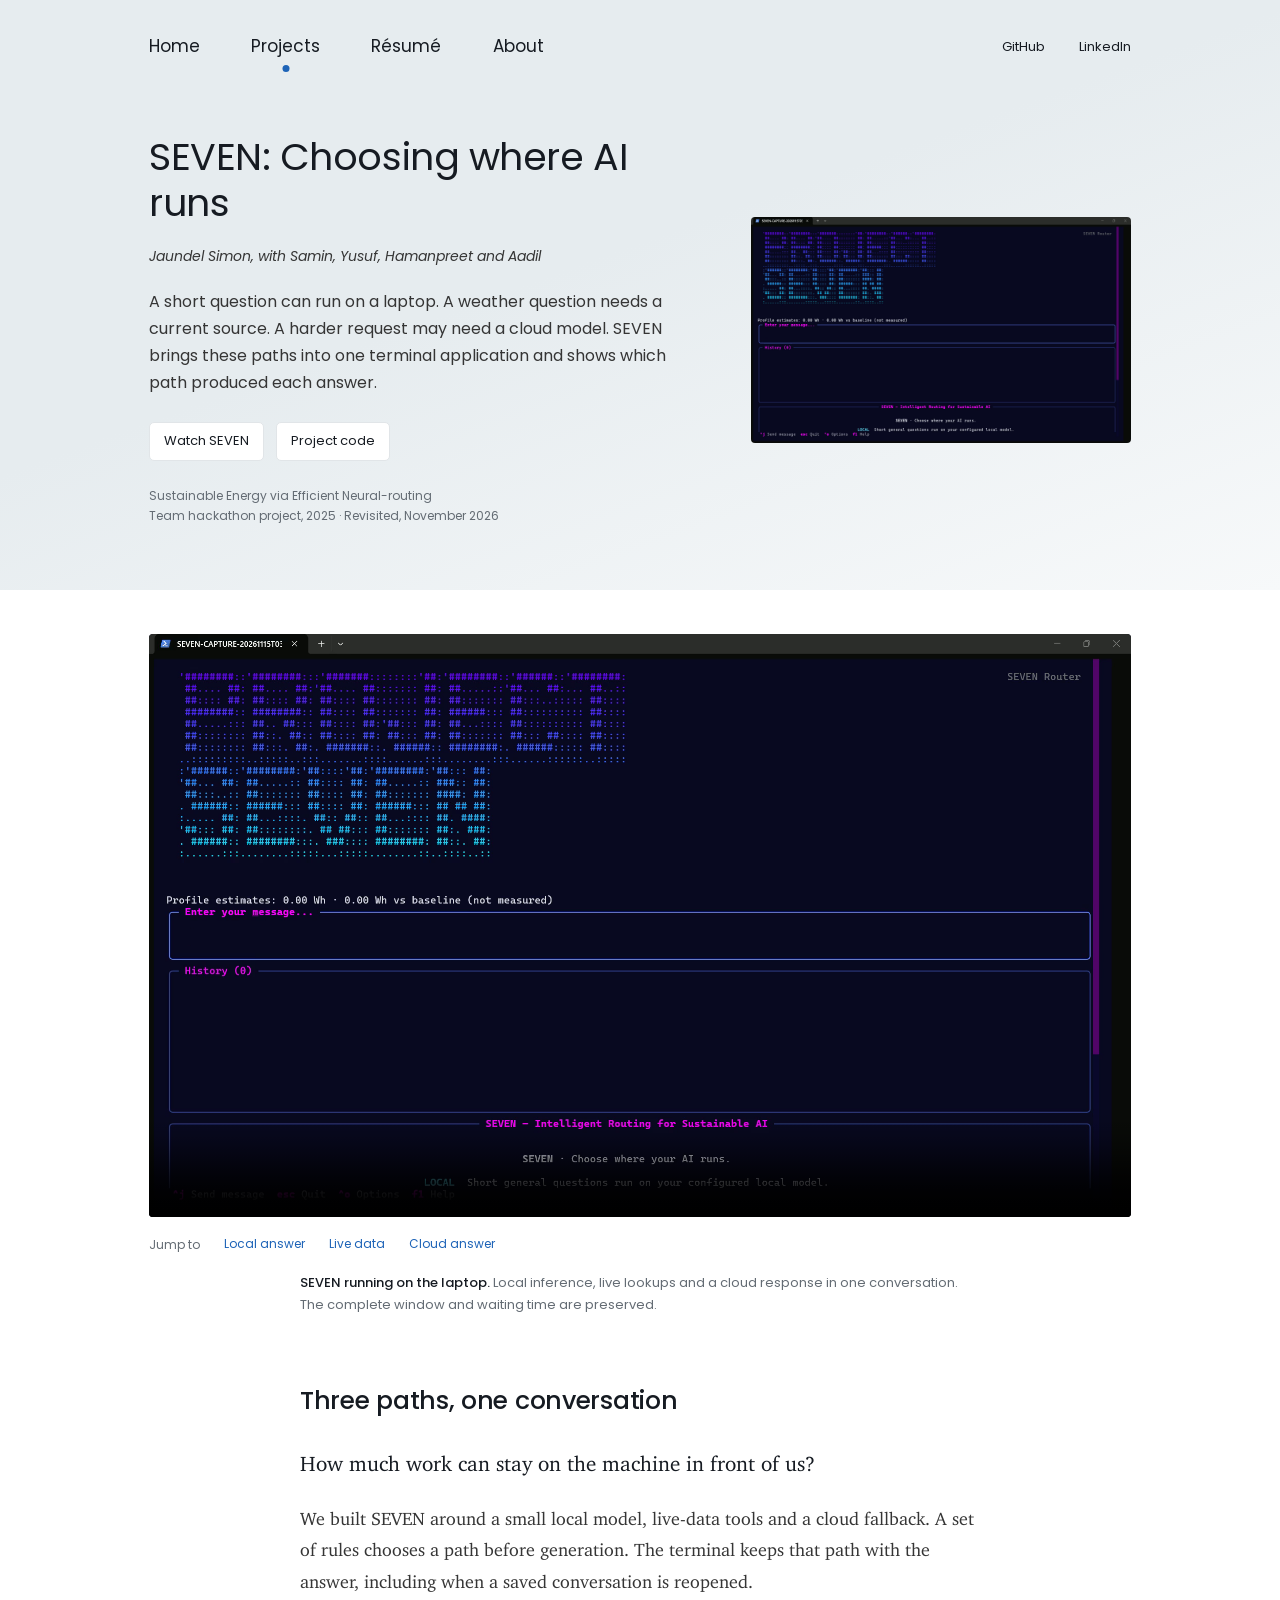
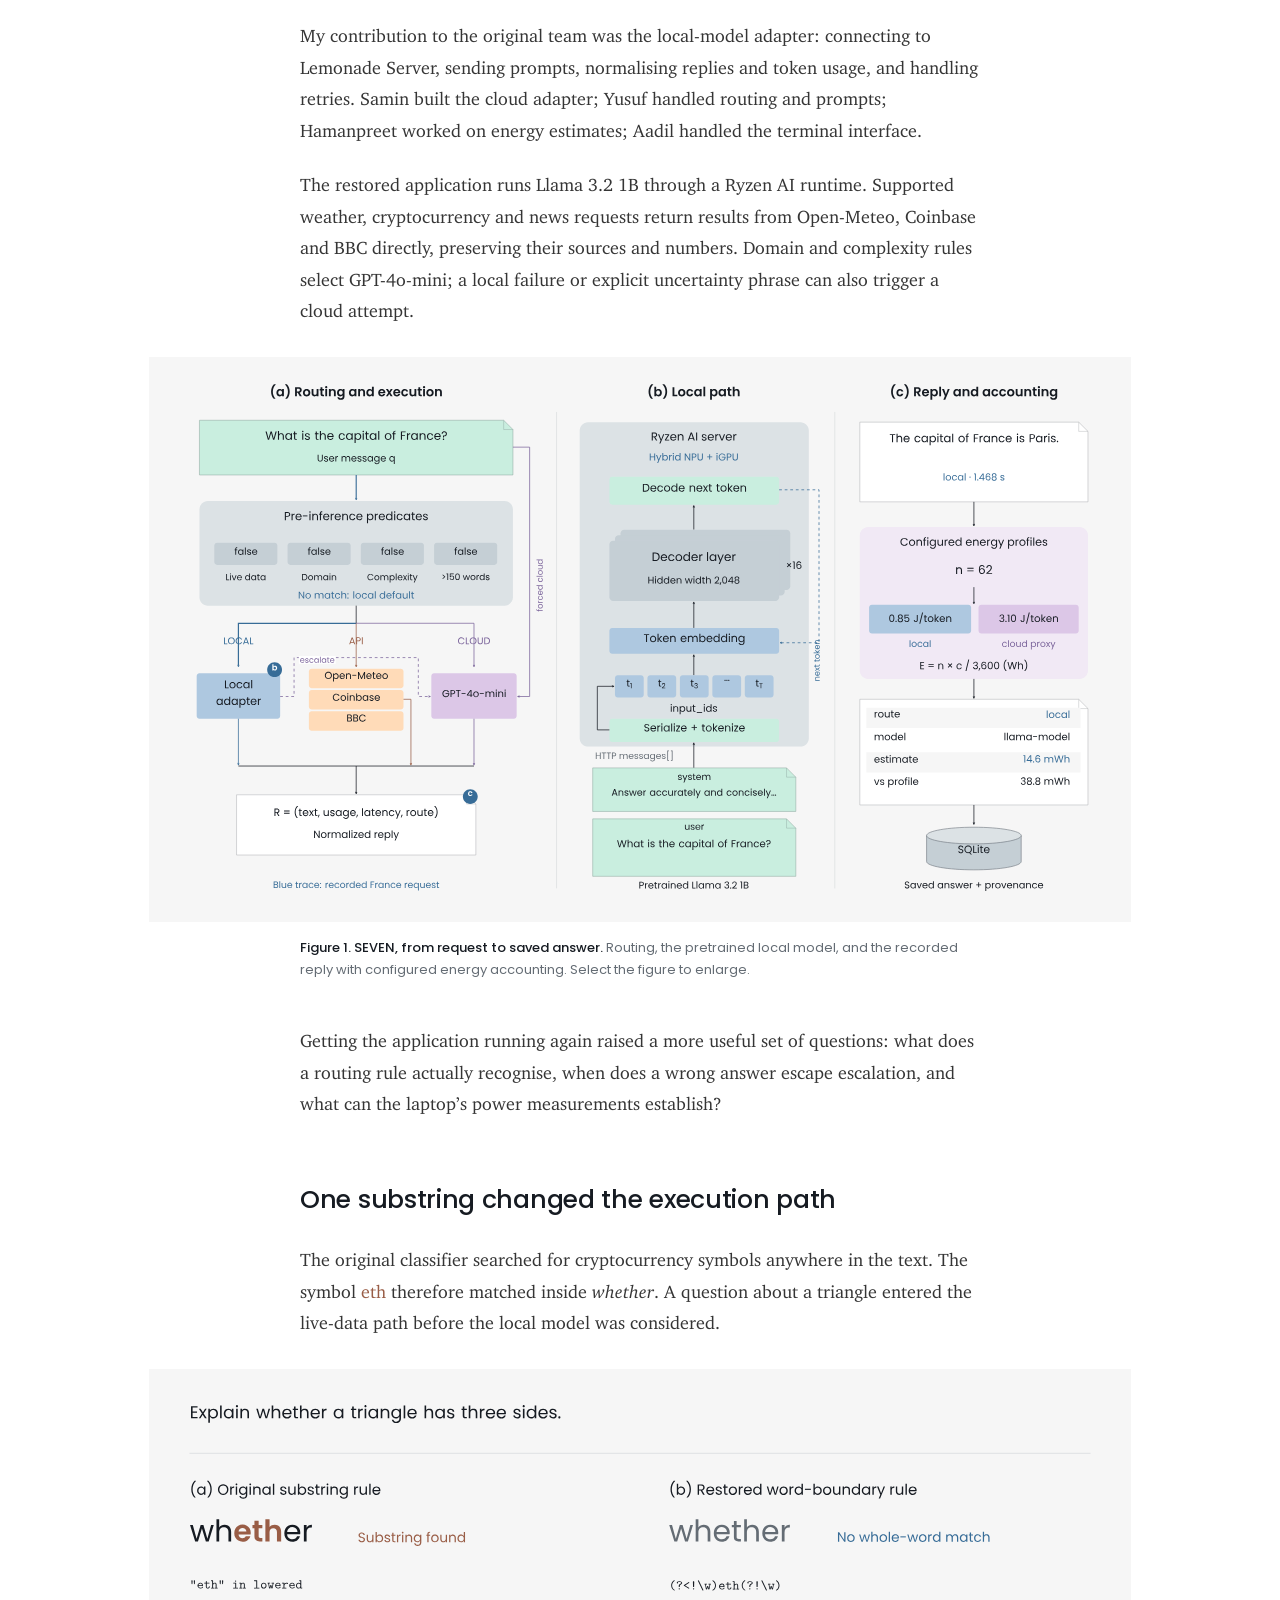
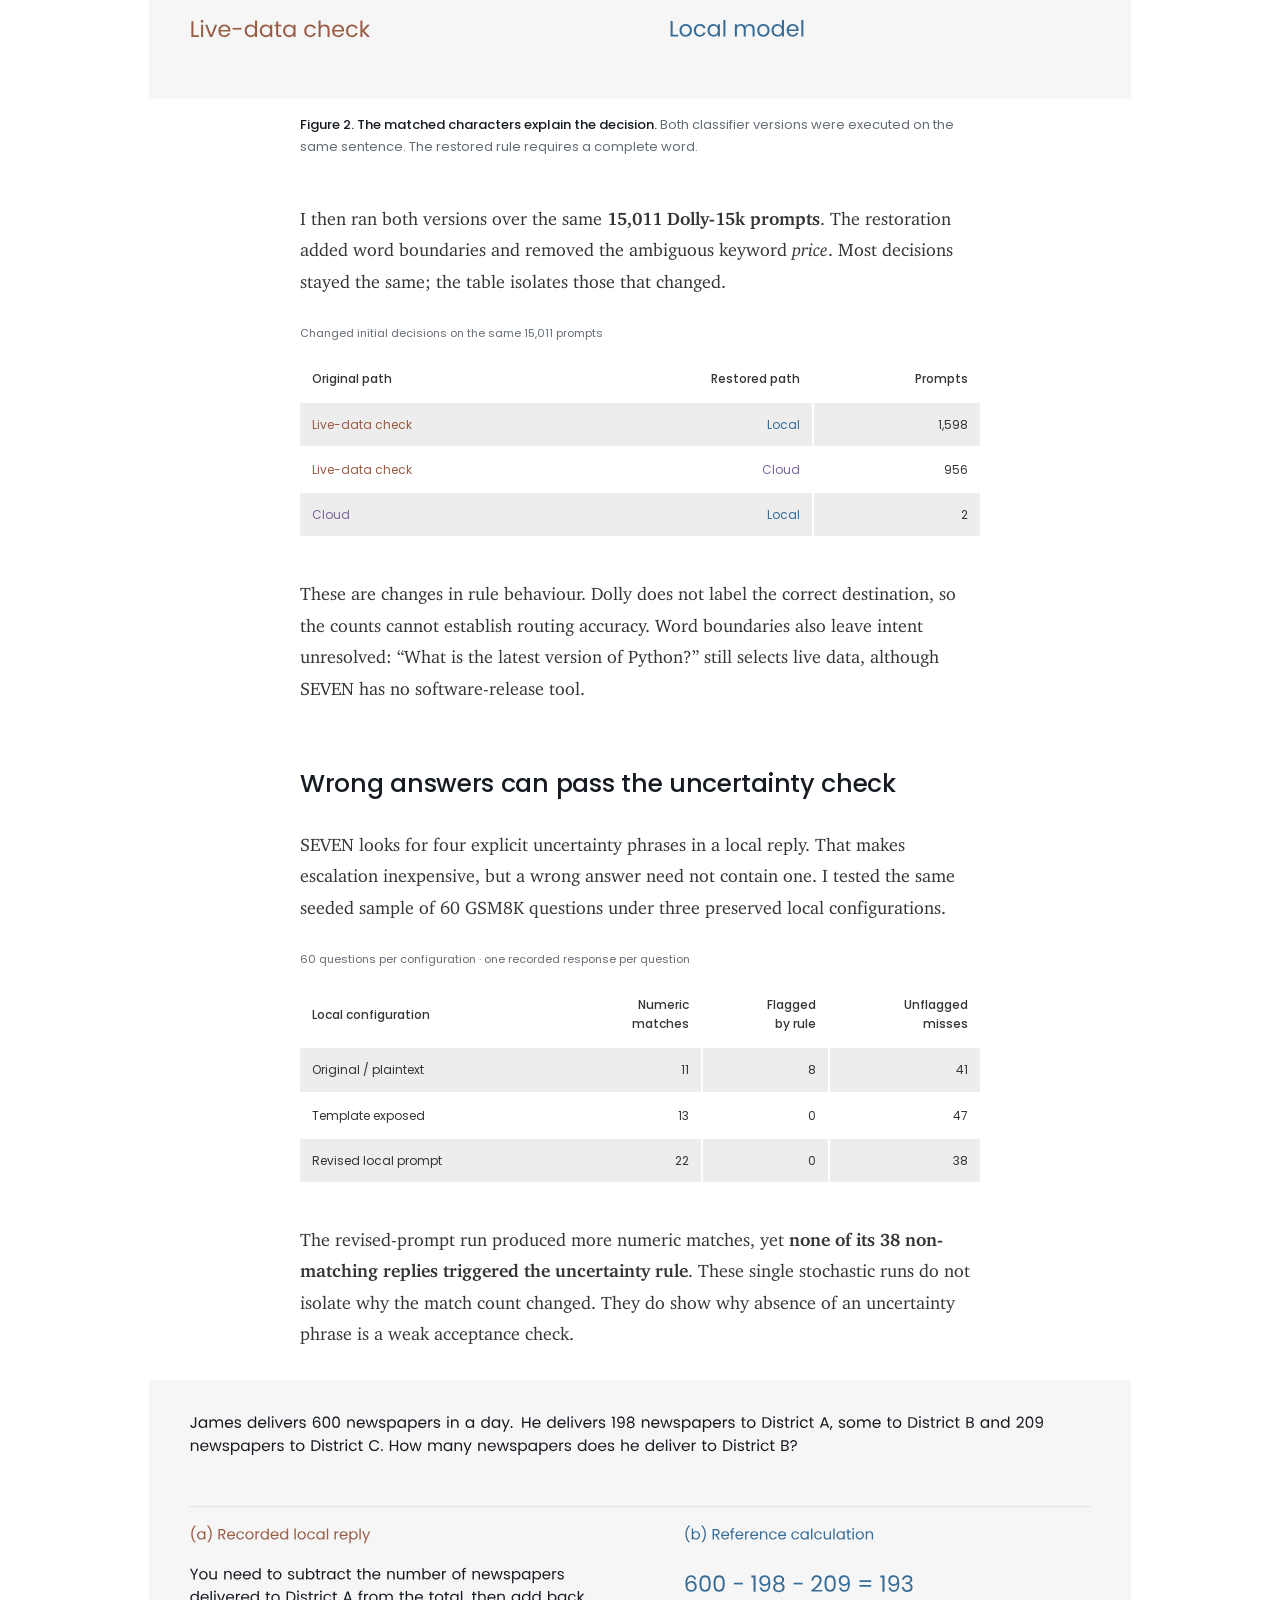
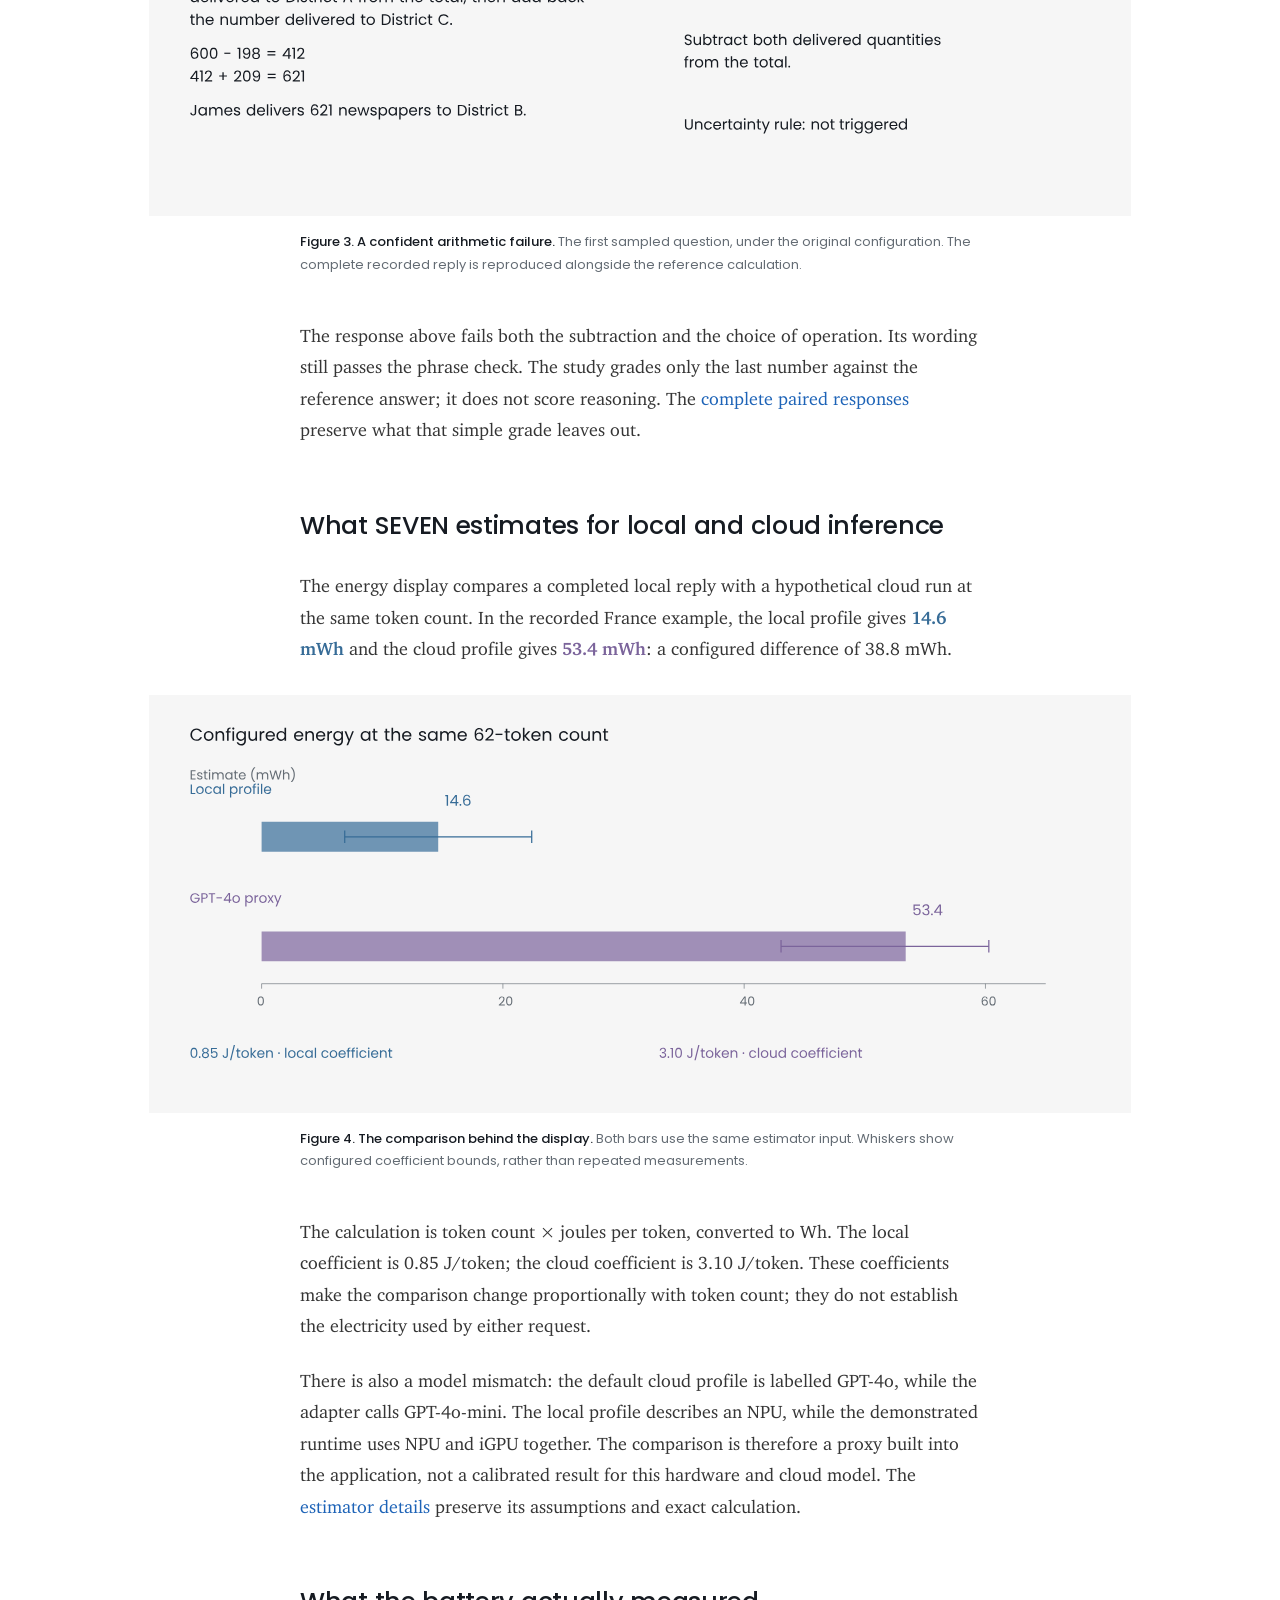
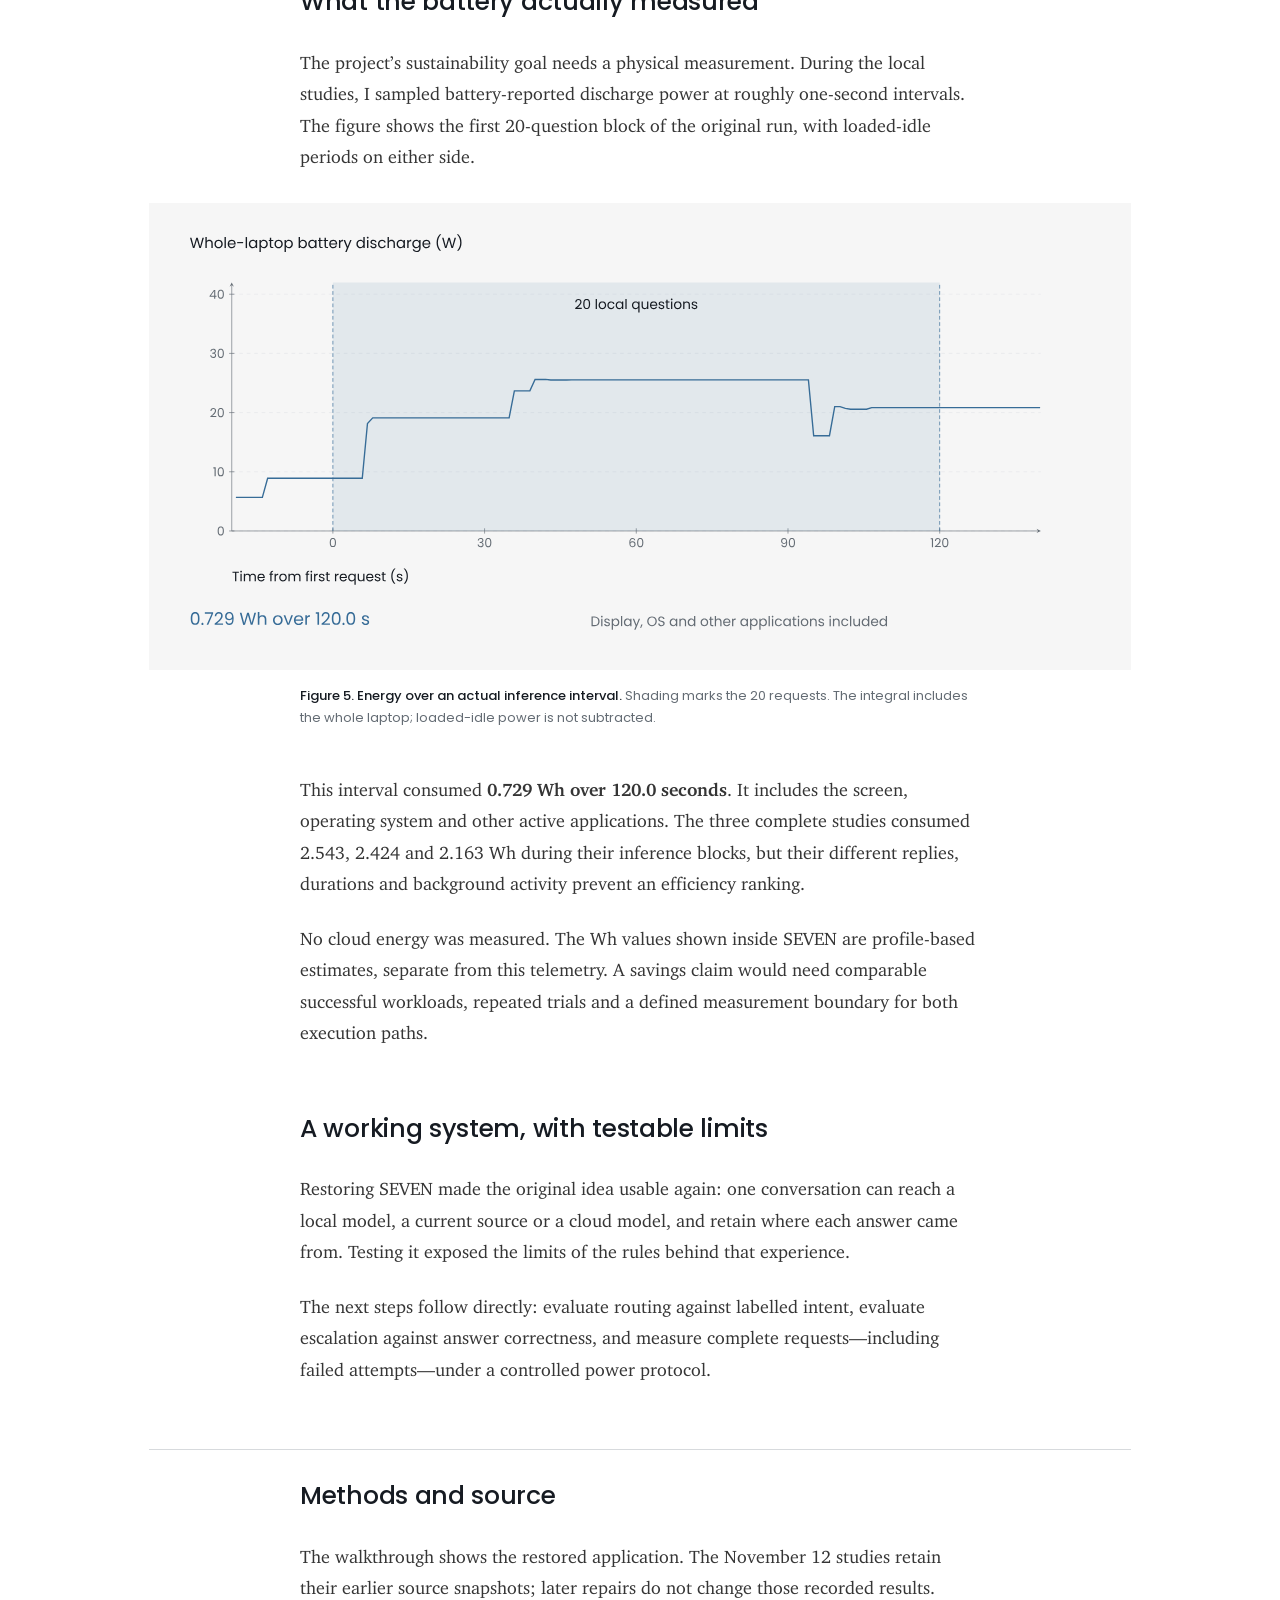
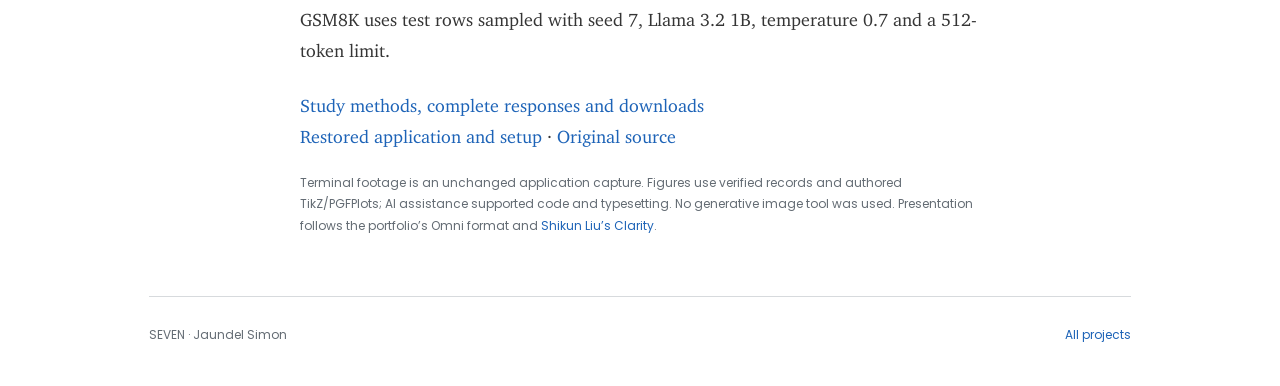
==== commit d7591f70: "Show SEVEN execution, local inference and saved replies in linked panels" ====
--- a/index.html
+++ b/index.html
@@ -5,7 +5,7 @@
 <title>SEVEN: Choosing where AI runs — Jaundel Simon</title>
 <meta name="description" content="A local-first AI terminal, restored and examined through real application footage, paired routing decisions and recorded answers.">
 <meta property="og:title" content="SEVEN: Choosing where AI runs"><meta property="og:description" content="A working system, and what its routing and uncertainty rules actually do."><meta property="og:image" content="assets/demo/home.png">
-<link rel="icon" href="data:,"><link rel="stylesheet" href="article.css?v=692cd13e0033"><script src="article.js?v=36f32a8c4c8a" defer></script>
+<link rel="icon" href="data:,"><link rel="stylesheet" href="article.css?v=001217dd1a30"><script src="article.js?v=36f32a8c4c8a" defer></script>
 </head>
 <body>
 <a class="skip" href="#article">Skip to article</a>
@@ -35,7 +35,7 @@
 <p>We built SEVEN around a small local model, live-data tools and a cloud fallback. A set of rules chooses a path before generation. The terminal keeps that path with the answer, including when a saved conversation is reopened.</p>
 <p>My contribution to the original team was the local-model adapter: connecting to Lemonade Server, sending prompts, normalising replies and token usage, and handling retries. Samin built the cloud adapter; Yusuf handled routing and prompts; Hamanpreet worked on energy estimates; Aadil handled the terminal interface.</p>
 <p>The restored application runs Llama 3.2 1B through a Ryzen AI runtime. Supported weather, cryptocurrency and news requests return results from Open-Meteo, Coinbase and BBC directly, preserving their sources and numbers. Domain and complexity rules select GPT-4o-mini; a local failure or explicit uncertainty phrase can also trigger a cloud attempt.</p>
-<figure class="wide scientific system-figure"><picture><source media="(max-width:900px)" srcset="assets/figures/system-architecture-mobile.svg"><img src="assets/figures/system-architecture.svg" width="980" height="648" loading="lazy" alt="SEVEN system architecture. Ordered rules dispatch to local Llama 3.2 1B on the laptop, direct live-data tools, or GPT-4o-mini. Local uncertainty or failure can escalate to cloud. Replies and their metadata persist in SQLite. Separate accounting converts provider token counts through configured energy profiles."></picture><figcaption><b>Figure 1. The restored system.</b> Execution paths converge on a saved reply. Conditional fallback reaches the cloud; energy accounting uses token counts and configured profiles.</figcaption></figure>
+<figure class="wide scientific system-figure"><a href="assets/figures/system-architecture.svg" target="_blank" rel="noopener" aria-label="Enlarge the SEVEN system figure"><picture><source media="(max-width:900px)" srcset="assets/figures/system-architecture-mobile.svg"><img src="assets/figures/system-architecture.svg" width="1020" height="575" loading="lazy" alt="Three-panel SEVEN architecture: routing predicates and the three execution paths; local message serialization, tokenization and the pretrained model's 16 decoder layers; the recorded France reply, configured estimates and SQLite persistence."></picture></a><figcaption><b>Figure 1. SEVEN, from request to saved answer.</b> Routing, the pretrained local model, and the recorded reply with configured energy accounting. Select the figure to enlarge.</figcaption></figure>
 <p>Getting the application running again raised a more useful set of questions: what does a routing rule actually recognise, when does a wrong answer escape escalation, and what can the laptop’s power measurements establish?</p>
 </section>
 <section id="routing" class="shell">
--- a/article.css
+++ b/article.css
@@ -45,4 +45,4 @@
 @media(max-width:600px){body{font-size:18px;line-height:1.72}.shell{width:calc(100% - 36px)}.social-links{display:none}.site-nav{min-height:65px;padding-top:8px}.nav-links{justify-content:space-between;width:100%;gap:18px}.hero{padding:40px 0 42px}h1{font-size:34px}h2{font-size:23px;line-height:1.35}.abstract{font-size:15px}.byline{font-size:13px}.demo-figure{margin-top:28px;margin-bottom:50px}.chapters{gap:10px 19px}.chapters>span{display:none}figcaption{font-size:12px}.scientific{padding:8px 0 0}.scientific picture{margin:0}.scientific figcaption{margin:0;padding:15px 0 0}article>section{margin-top:52px}.lead{font-size:21px}.table-wrap{margin-block:26px}table{font-size:10px}th,td{padding:10px 6px}caption{font-size:10px}.downloads{columns:1}.foot{font-size:11px}.question-block>p{font-size:20px}}
 @media(max-width:600px){.scientific{padding:0}.scientific picture{padding:8px 0}.scientific figcaption{padding:0;margin:15px auto 0}table{font-size:11.5px;table-layout:fixed}th:first-child{width:41%}#quality-table th:first-child{width:36%}th,td{padding:10px 5px}caption{font-size:11px}}
 @media(prefers-reduced-motion:reduce){html{scroll-behavior:auto}}
-@media(max-width:900px){.system-figure picture{max-width:480px;margin-inline:auto}}
+.system-figure>a{display:block;cursor:zoom-in}
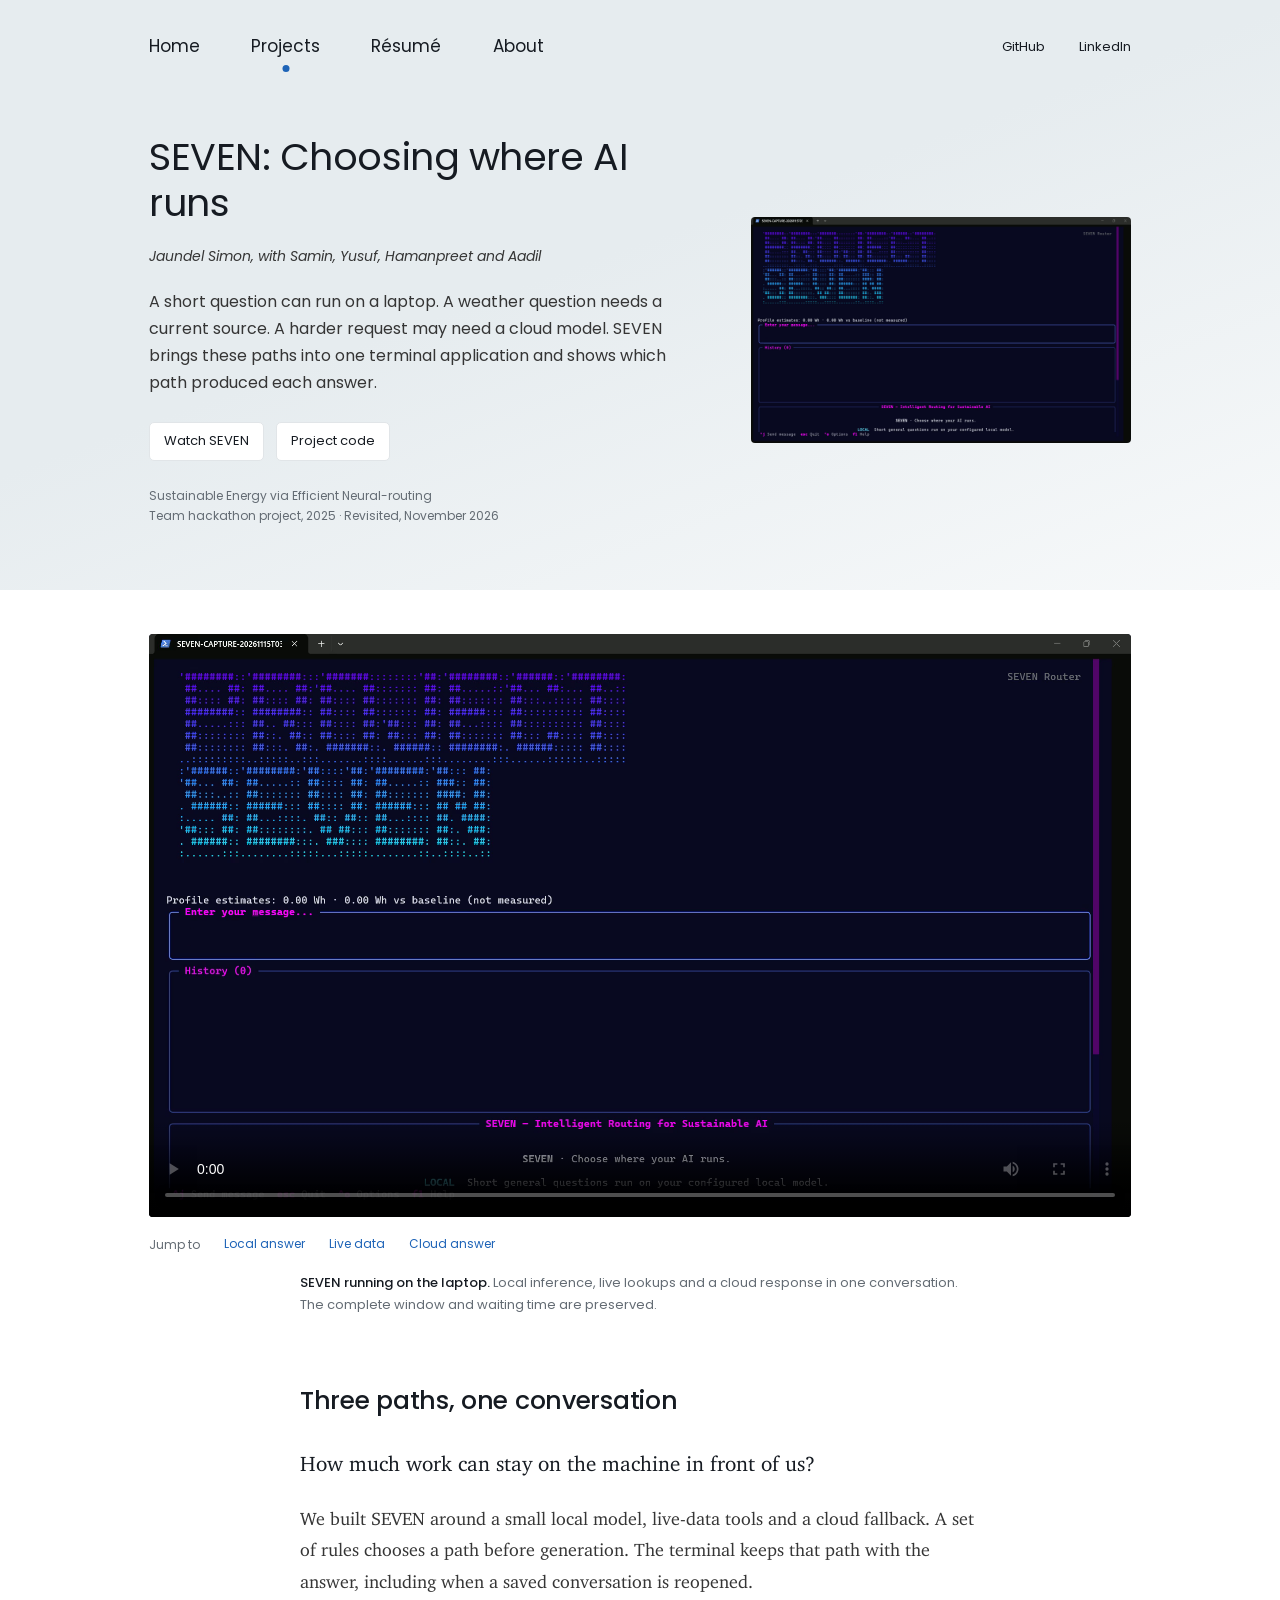
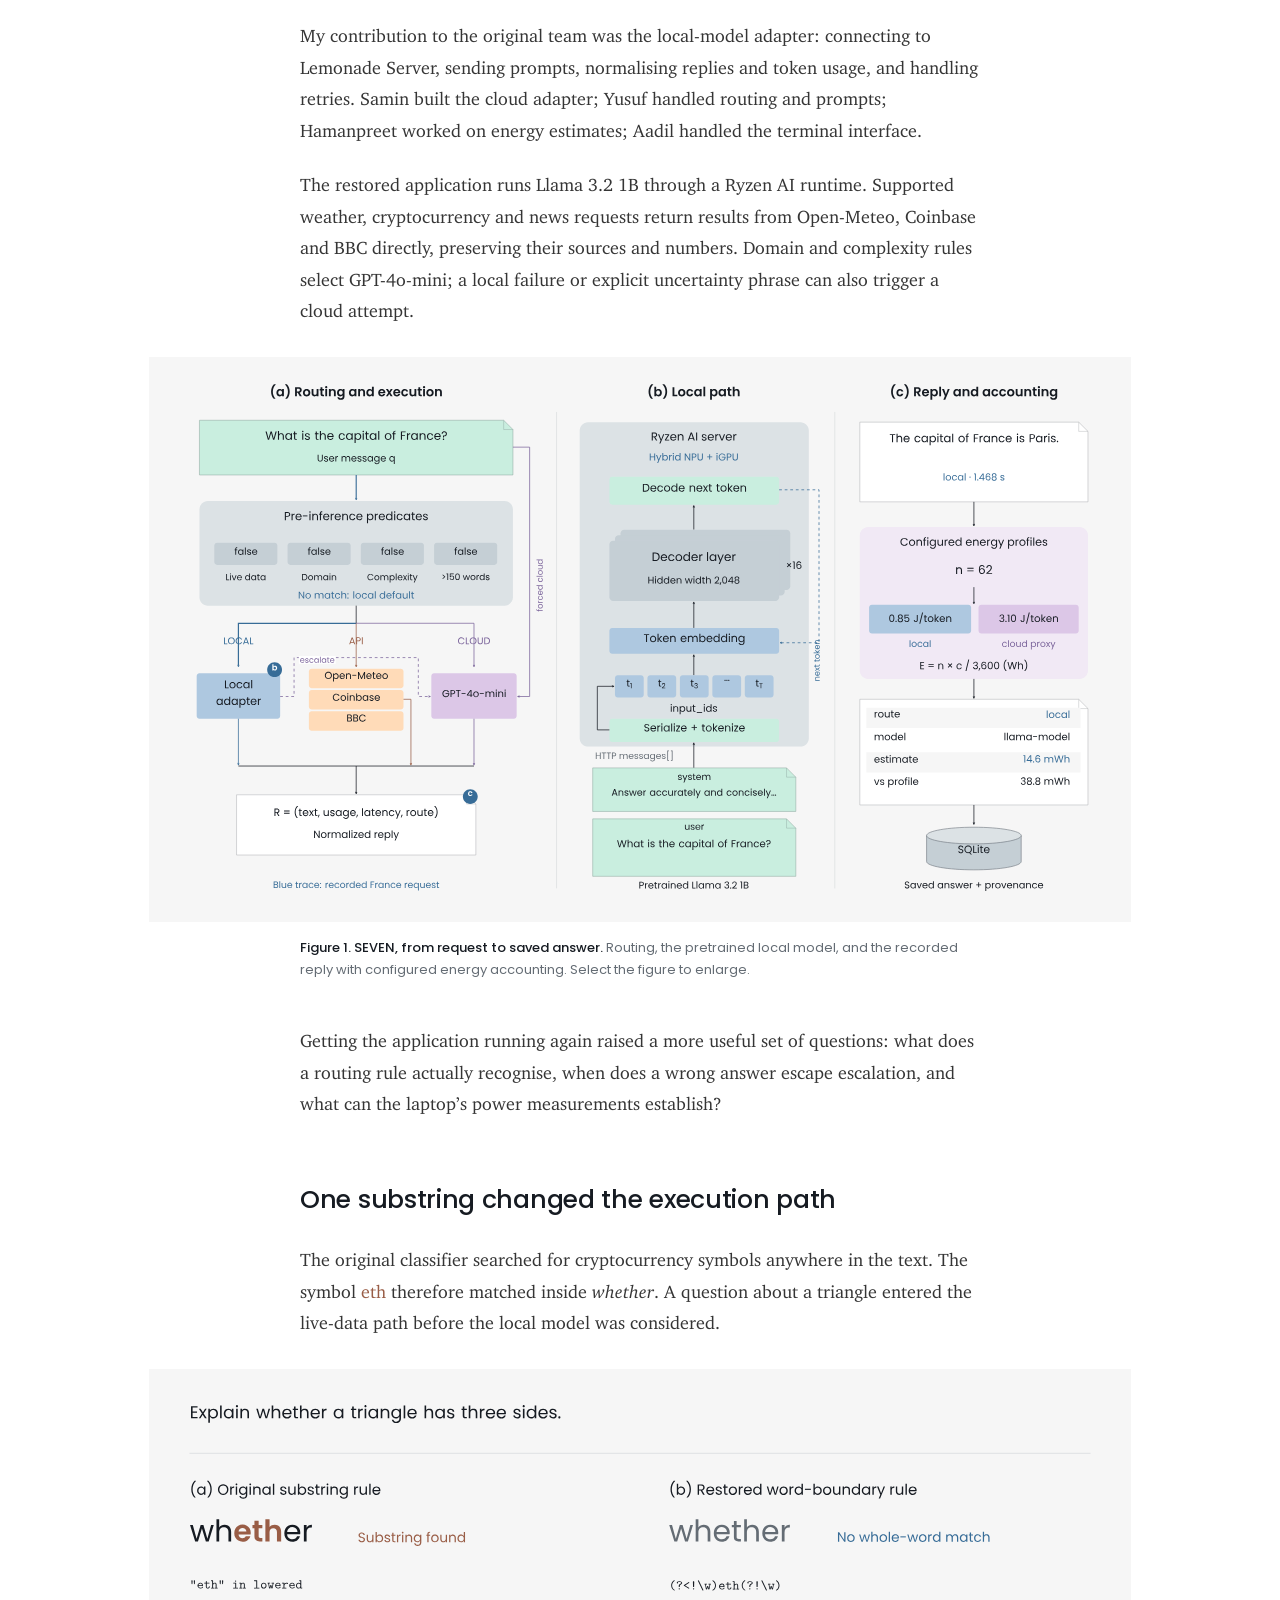
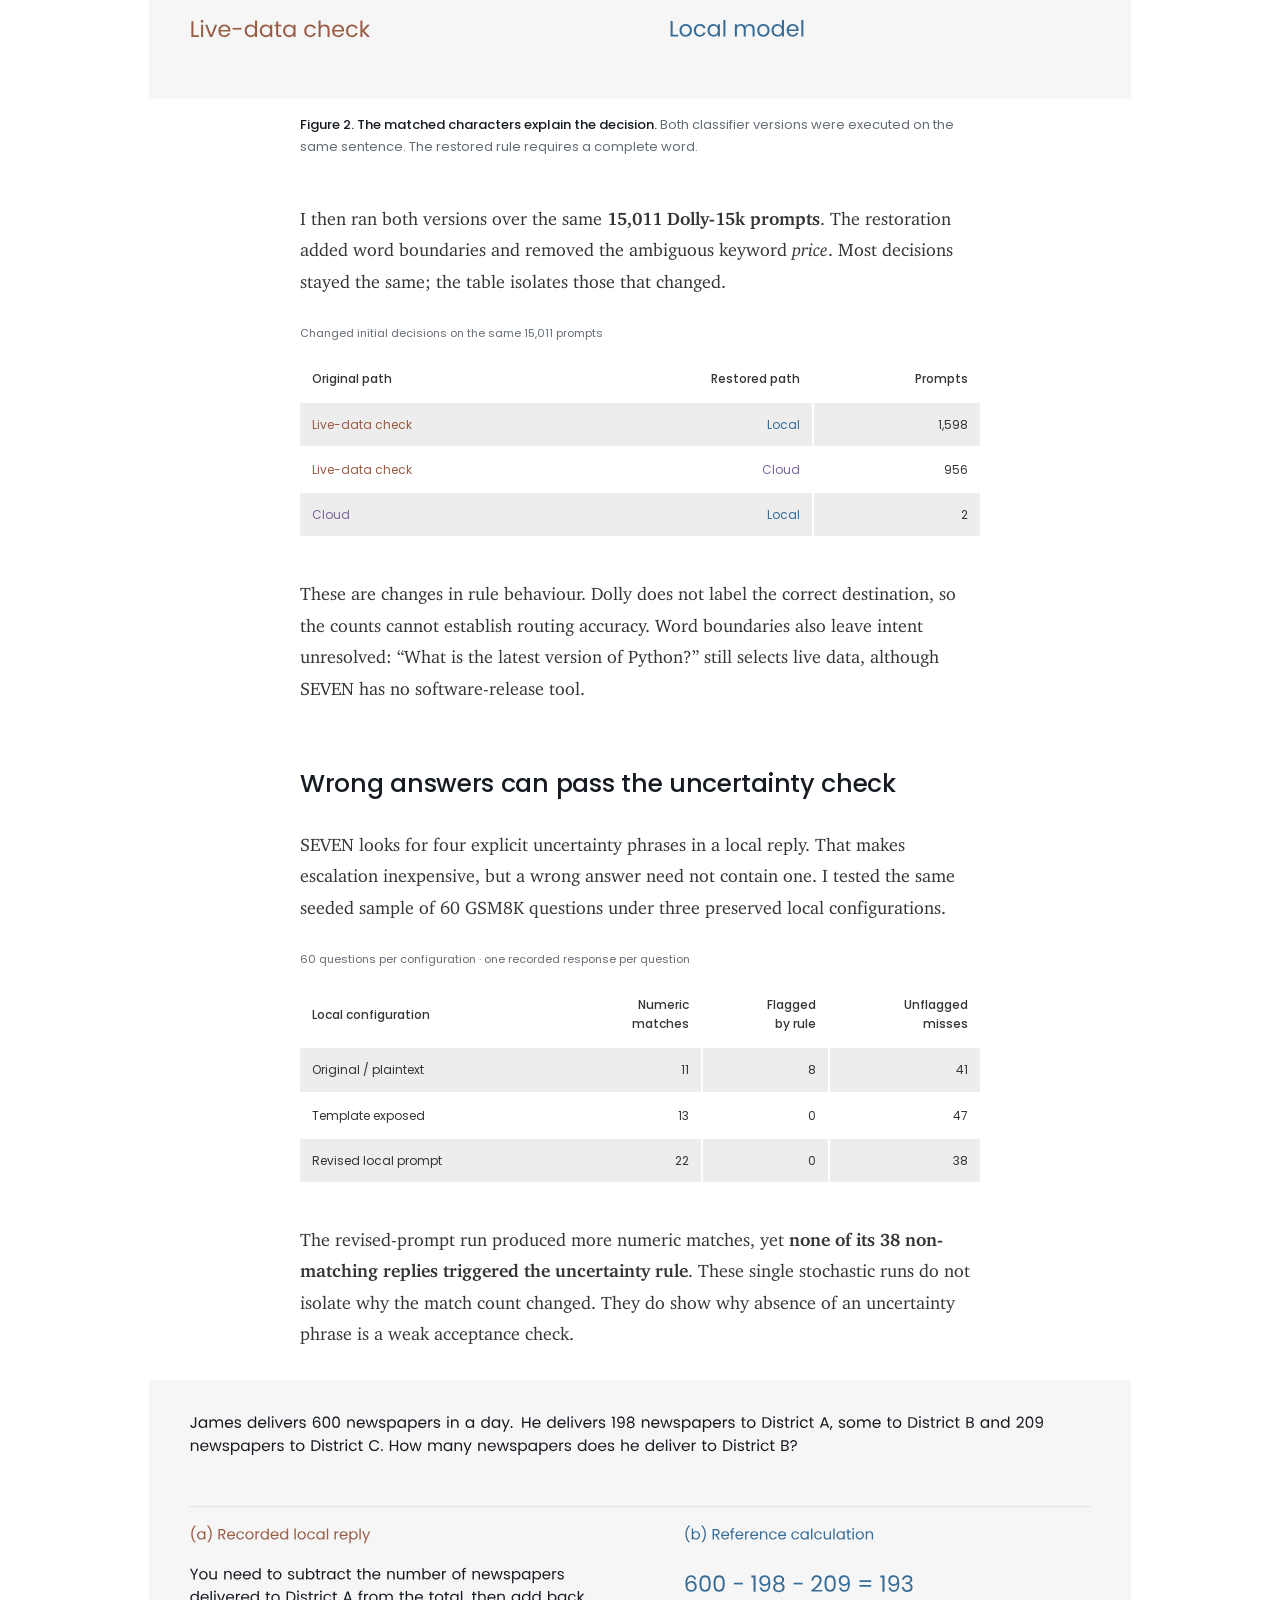
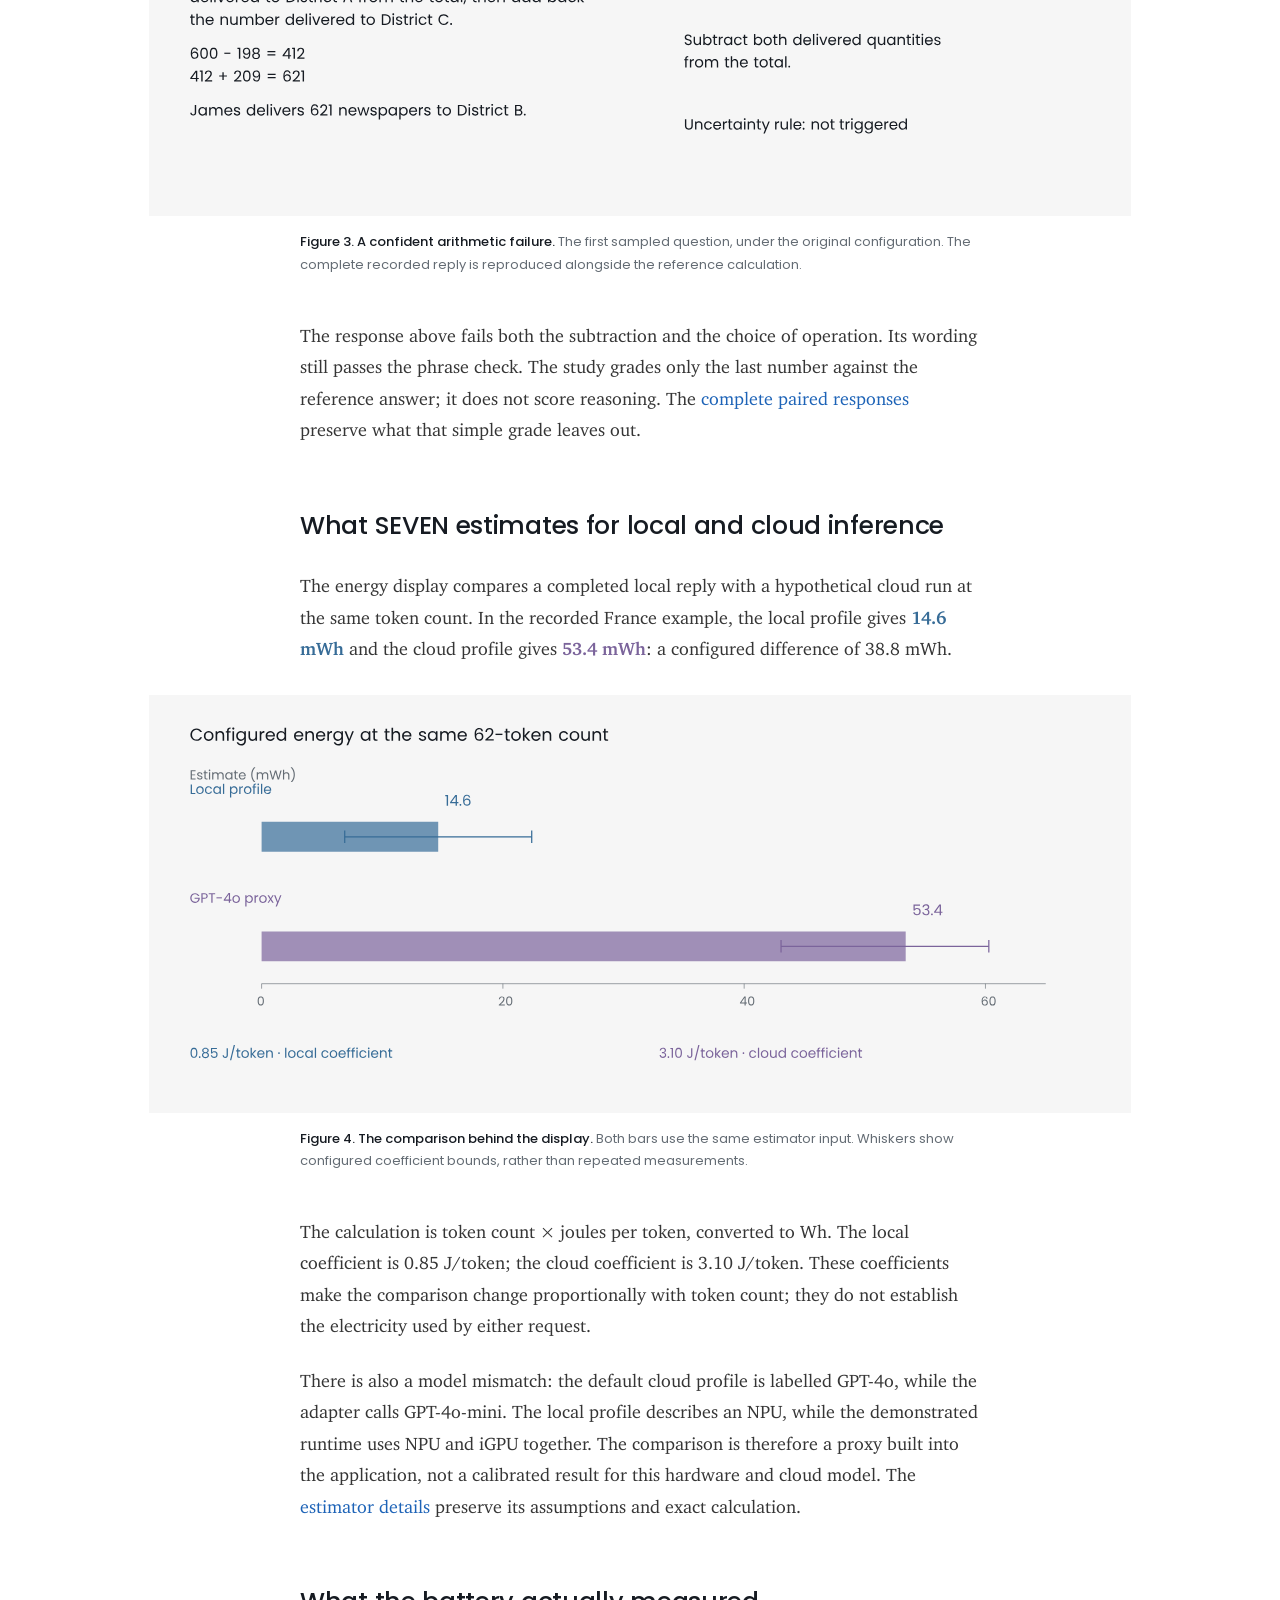
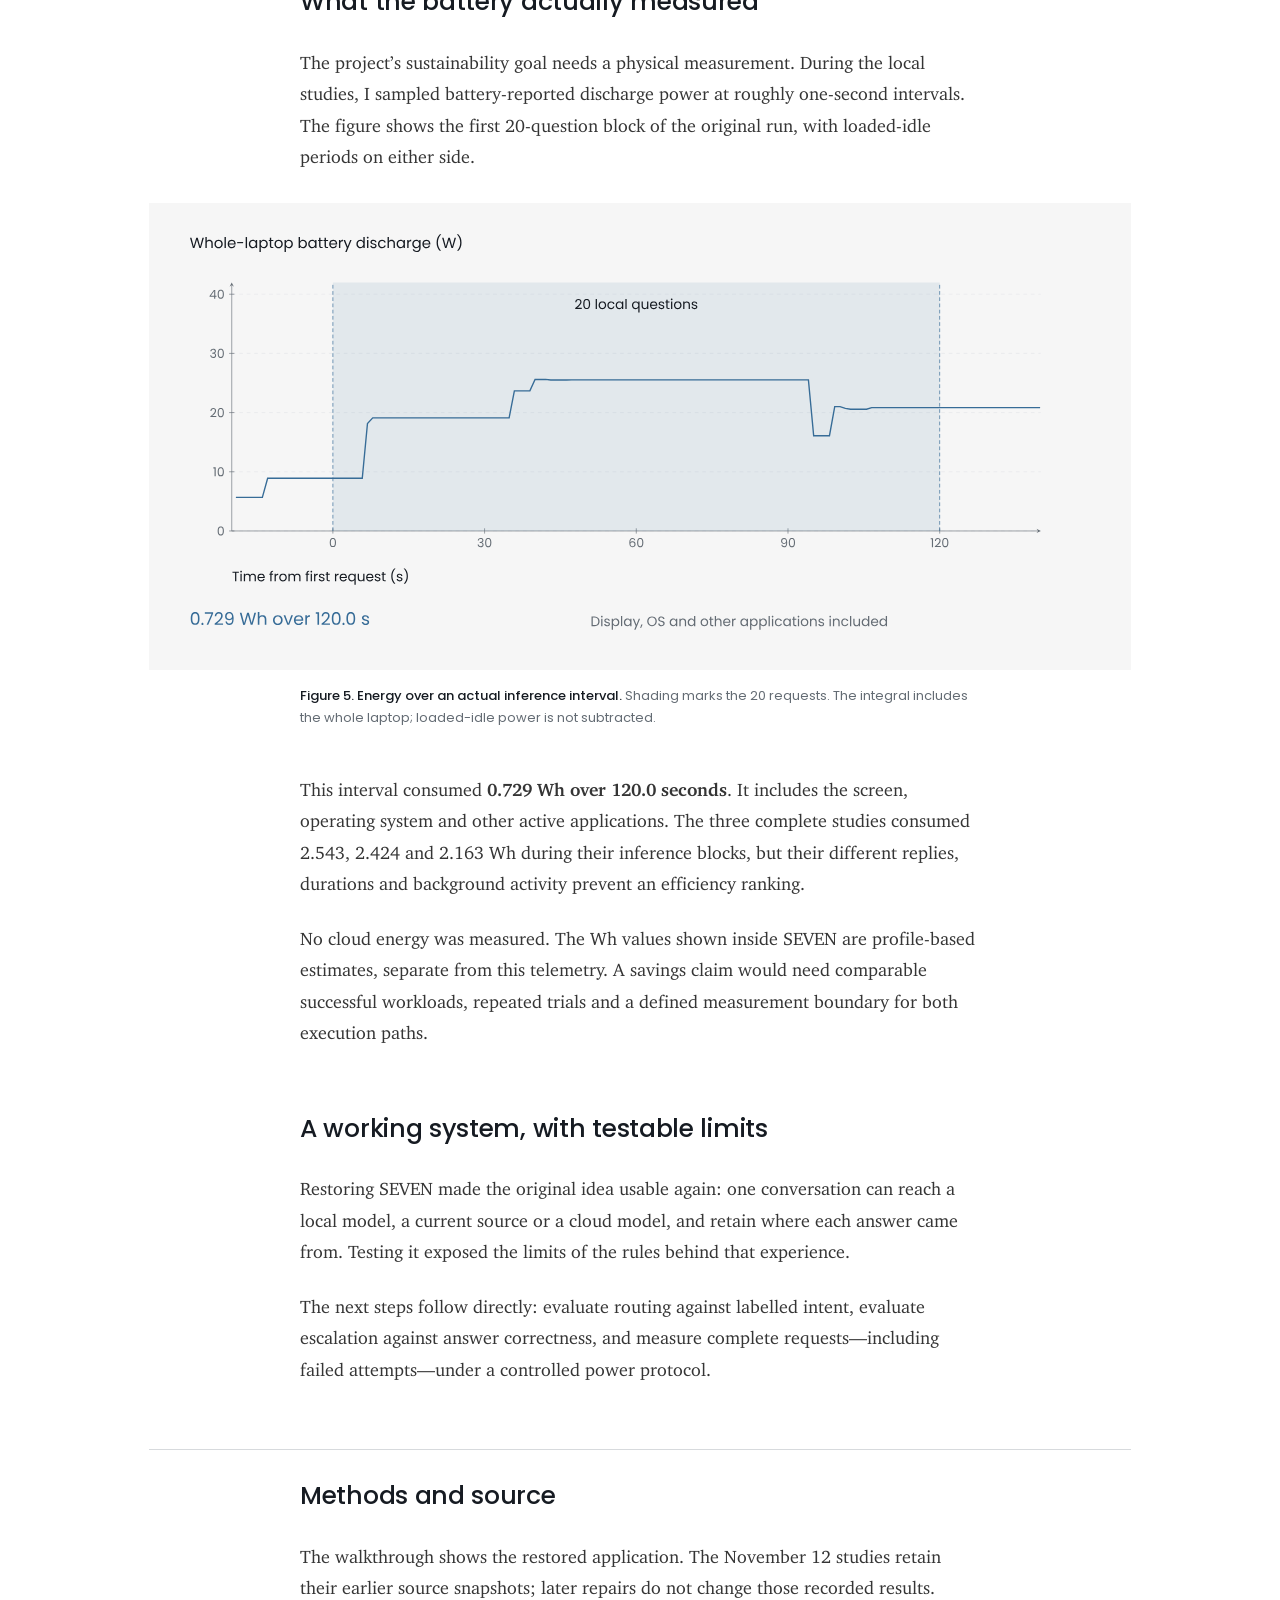
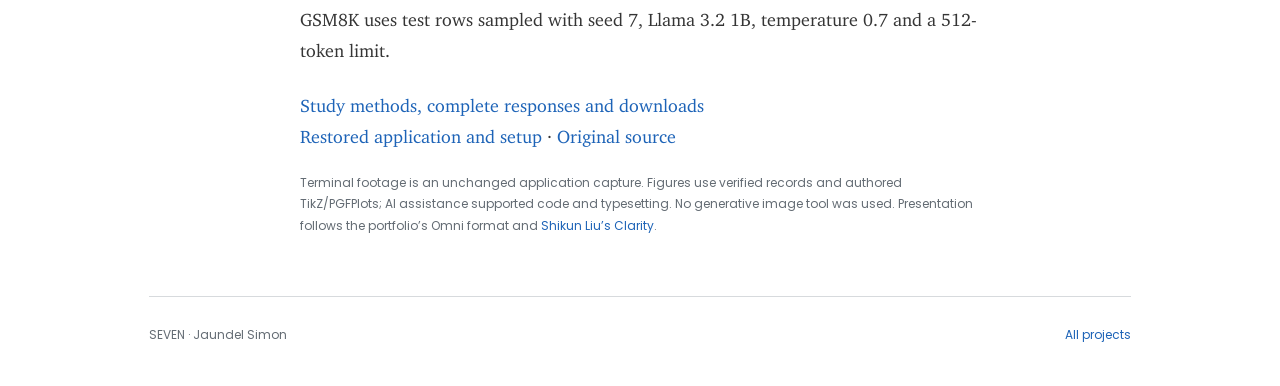
==== commit 134c273e: "Load the revised architecture without stale image caching" ====
--- a/index.html
+++ b/index.html
@@ -35,7 +35,7 @@
 <p>We built SEVEN around a small local model, live-data tools and a cloud fallback. A set of rules chooses a path before generation. The terminal keeps that path with the answer, including when a saved conversation is reopened.</p>
 <p>My contribution to the original team was the local-model adapter: connecting to Lemonade Server, sending prompts, normalising replies and token usage, and handling retries. Samin built the cloud adapter; Yusuf handled routing and prompts; Hamanpreet worked on energy estimates; Aadil handled the terminal interface.</p>
 <p>The restored application runs Llama 3.2 1B through a Ryzen AI runtime. Supported weather, cryptocurrency and news requests return results from Open-Meteo, Coinbase and BBC directly, preserving their sources and numbers. Domain and complexity rules select GPT-4o-mini; a local failure or explicit uncertainty phrase can also trigger a cloud attempt.</p>
-<figure class="wide scientific system-figure"><a href="assets/figures/system-architecture.svg" target="_blank" rel="noopener" aria-label="Enlarge the SEVEN system figure"><picture><source media="(max-width:900px)" srcset="assets/figures/system-architecture-mobile.svg"><img src="assets/figures/system-architecture.svg" width="1020" height="575" loading="lazy" alt="Three-panel SEVEN architecture: routing predicates and the three execution paths; local message serialization, tokenization and the pretrained model's 16 decoder layers; the recorded France reply, configured estimates and SQLite persistence."></picture></a><figcaption><b>Figure 1. SEVEN, from request to saved answer.</b> Routing, the pretrained local model, and the recorded reply with configured energy accounting. Select the figure to enlarge.</figcaption></figure>
+<figure class="wide scientific system-figure"><a href="assets/figures/system-architecture.svg?v=fabe87002efc" target="_blank" rel="noopener" aria-label="Enlarge the SEVEN system figure"><picture><source media="(max-width:900px)" srcset="assets/figures/system-architecture-mobile.svg?v=fabe87002efc"><img src="assets/figures/system-architecture.svg?v=fabe87002efc" width="1020" height="575" loading="lazy" alt="Three-panel SEVEN architecture: routing predicates and the three execution paths; local message serialization, tokenization and the pretrained model's 16 decoder layers; the recorded France reply, configured estimates and SQLite persistence."></picture></a><figcaption><b>Figure 1. SEVEN, from request to saved answer.</b> Routing, the pretrained local model, and the recorded reply with configured energy accounting. Select the figure to enlarge.</figcaption></figure>
 <p>Getting the application running again raised a more useful set of questions: what does a routing rule actually recognise, when does a wrong answer escape escalation, and what can the laptop’s power measurements establish?</p>
 </section>
 <section id="routing" class="shell">
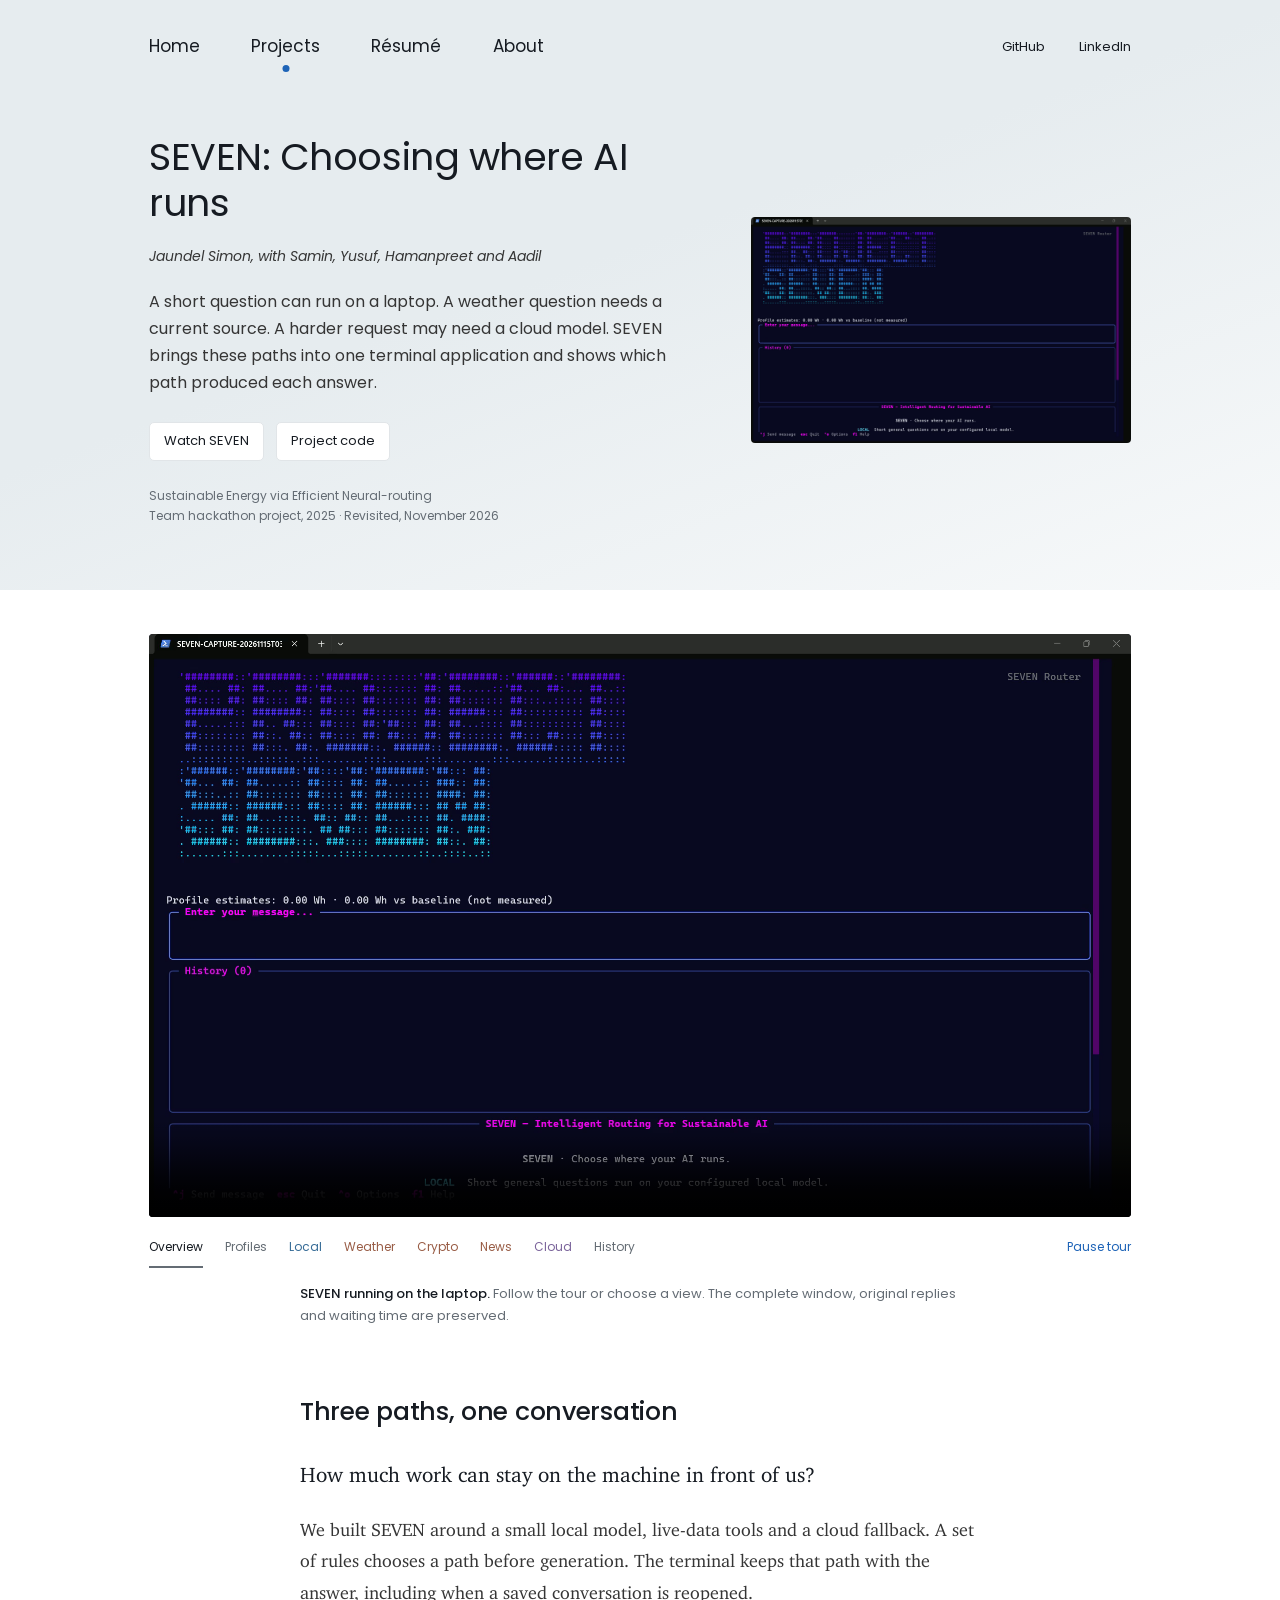
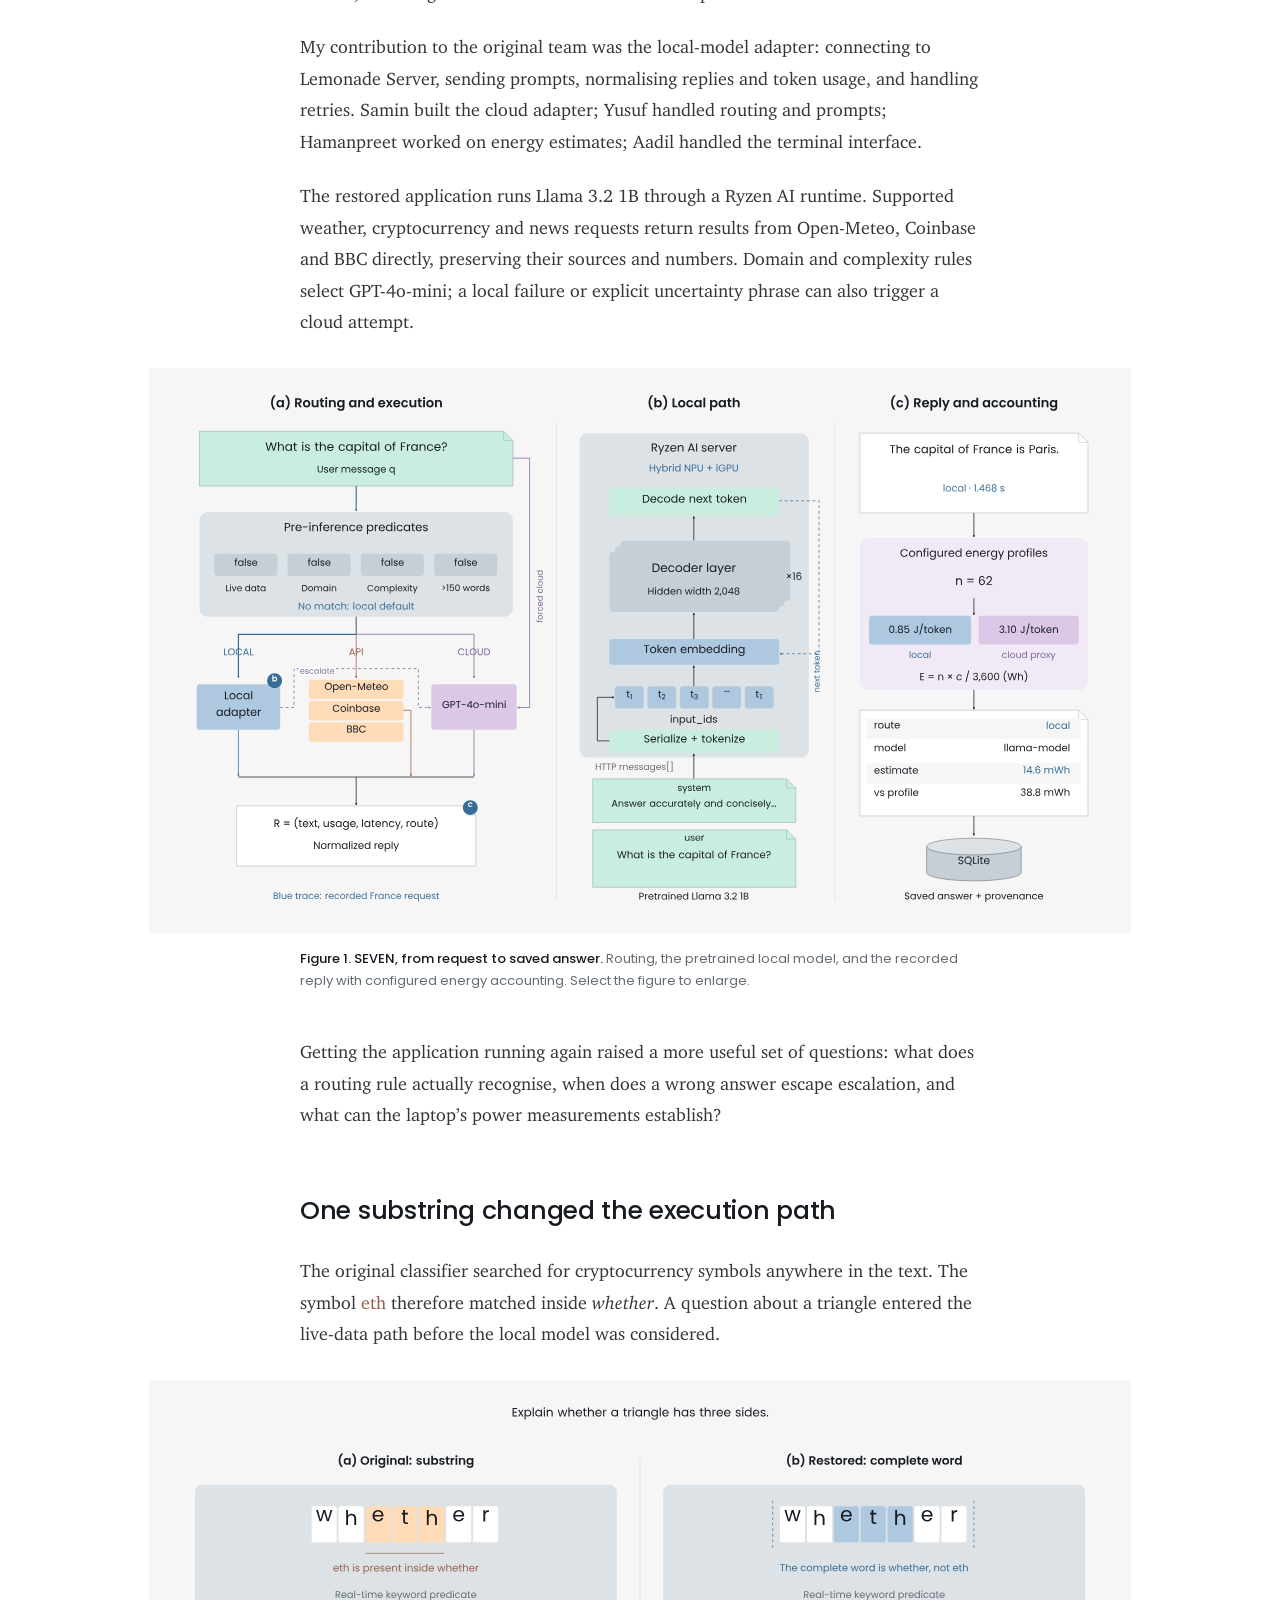
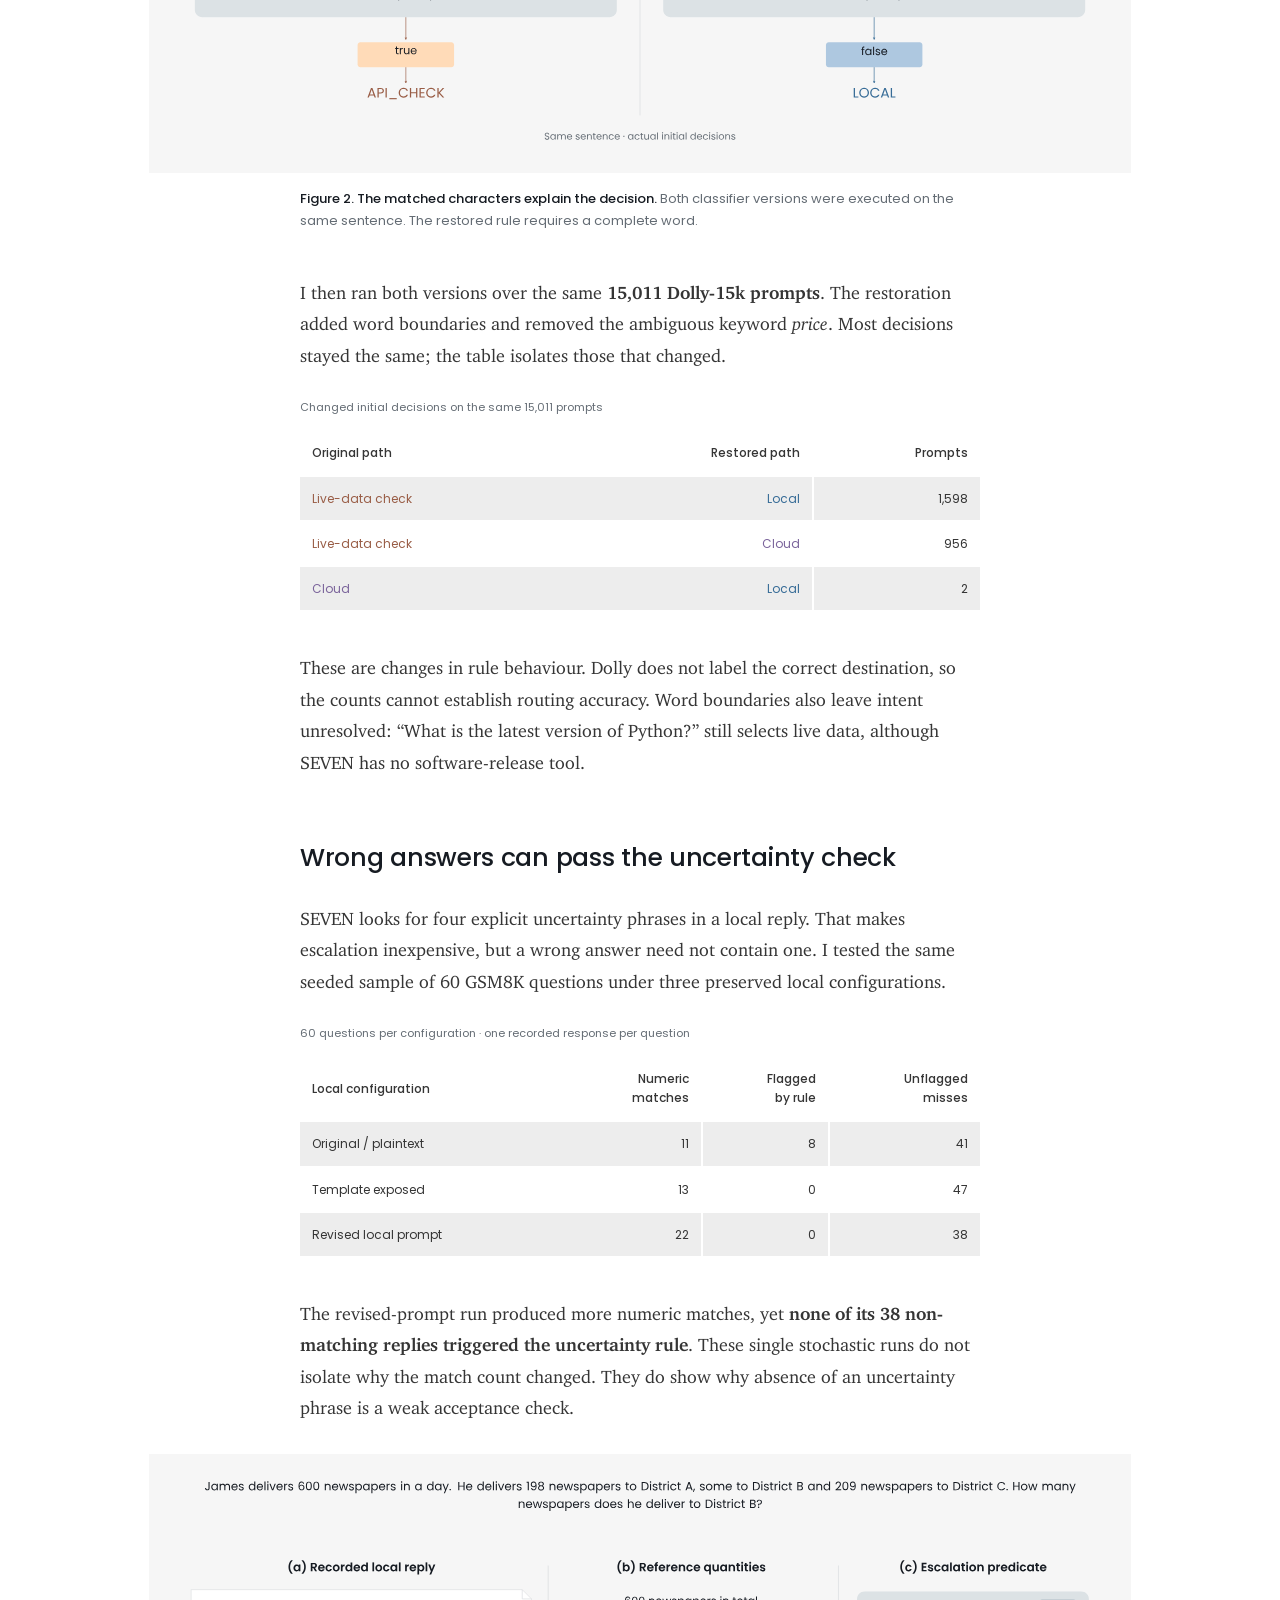
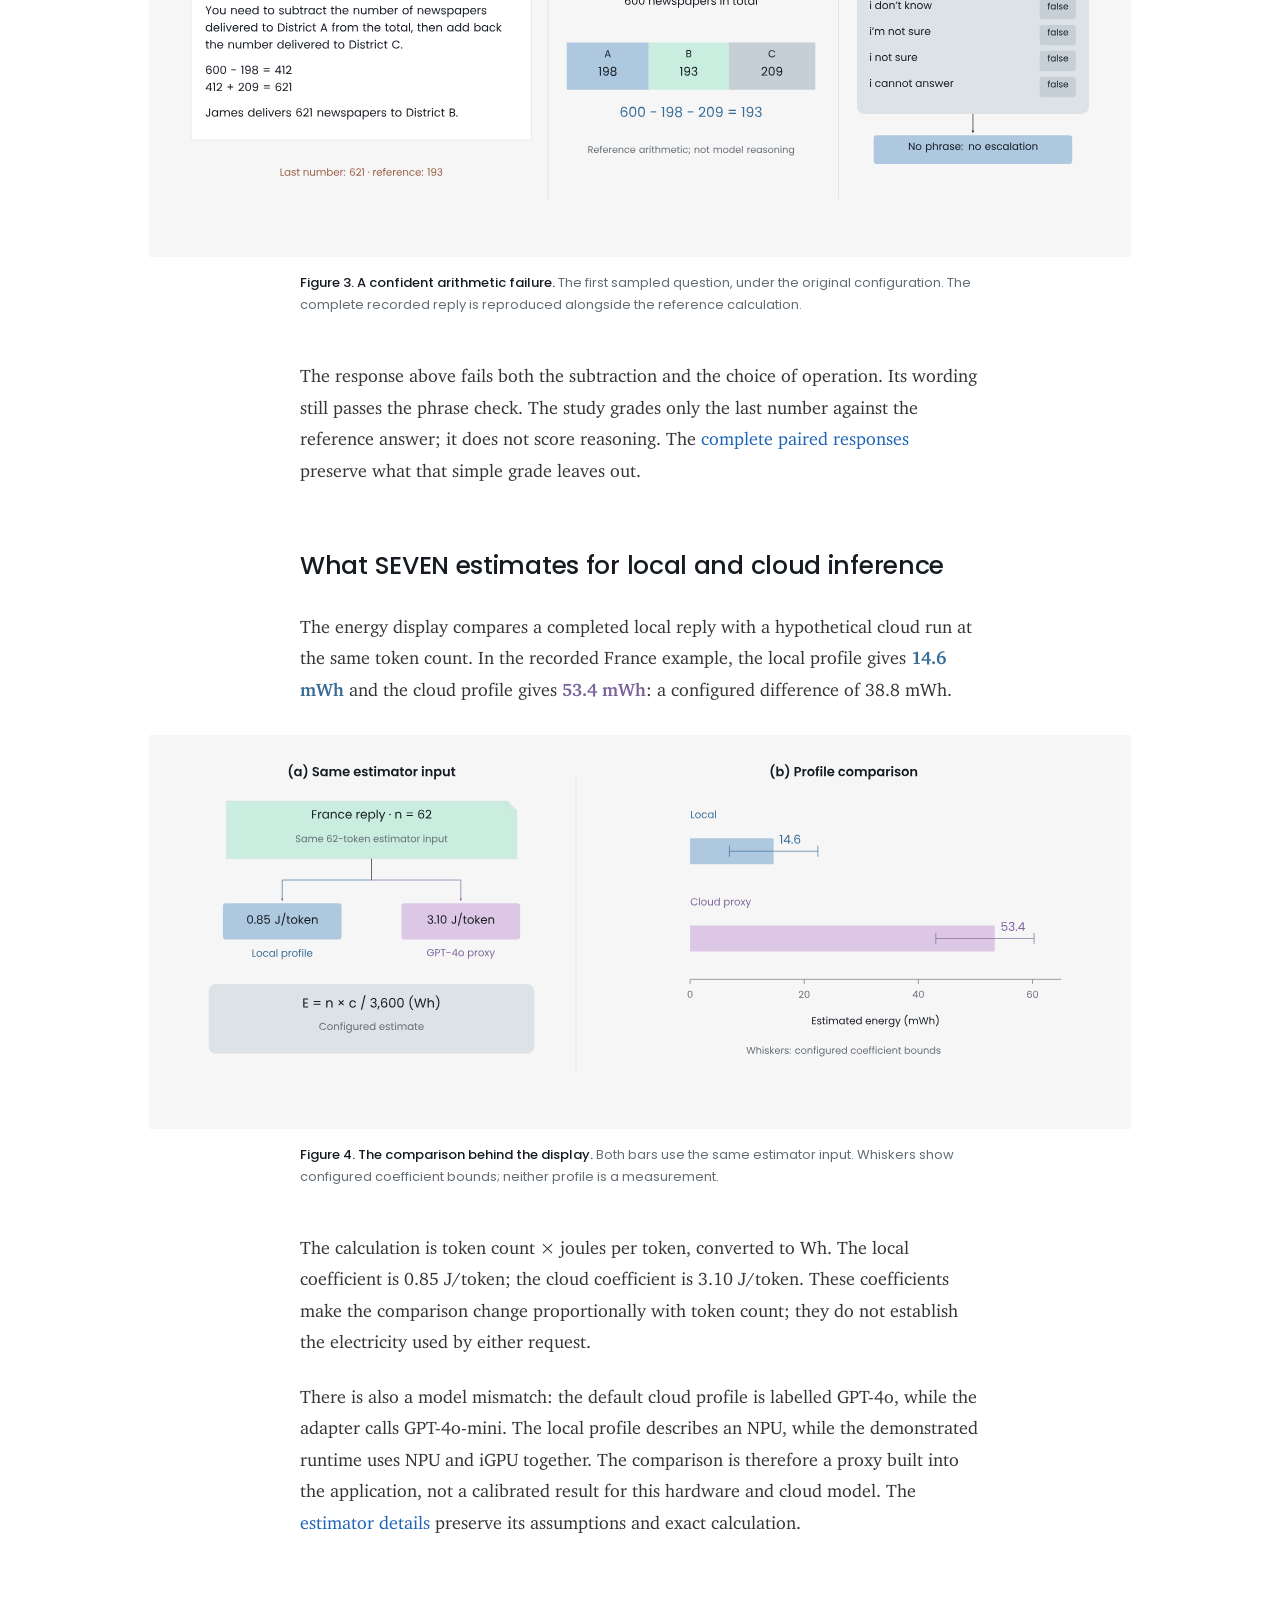
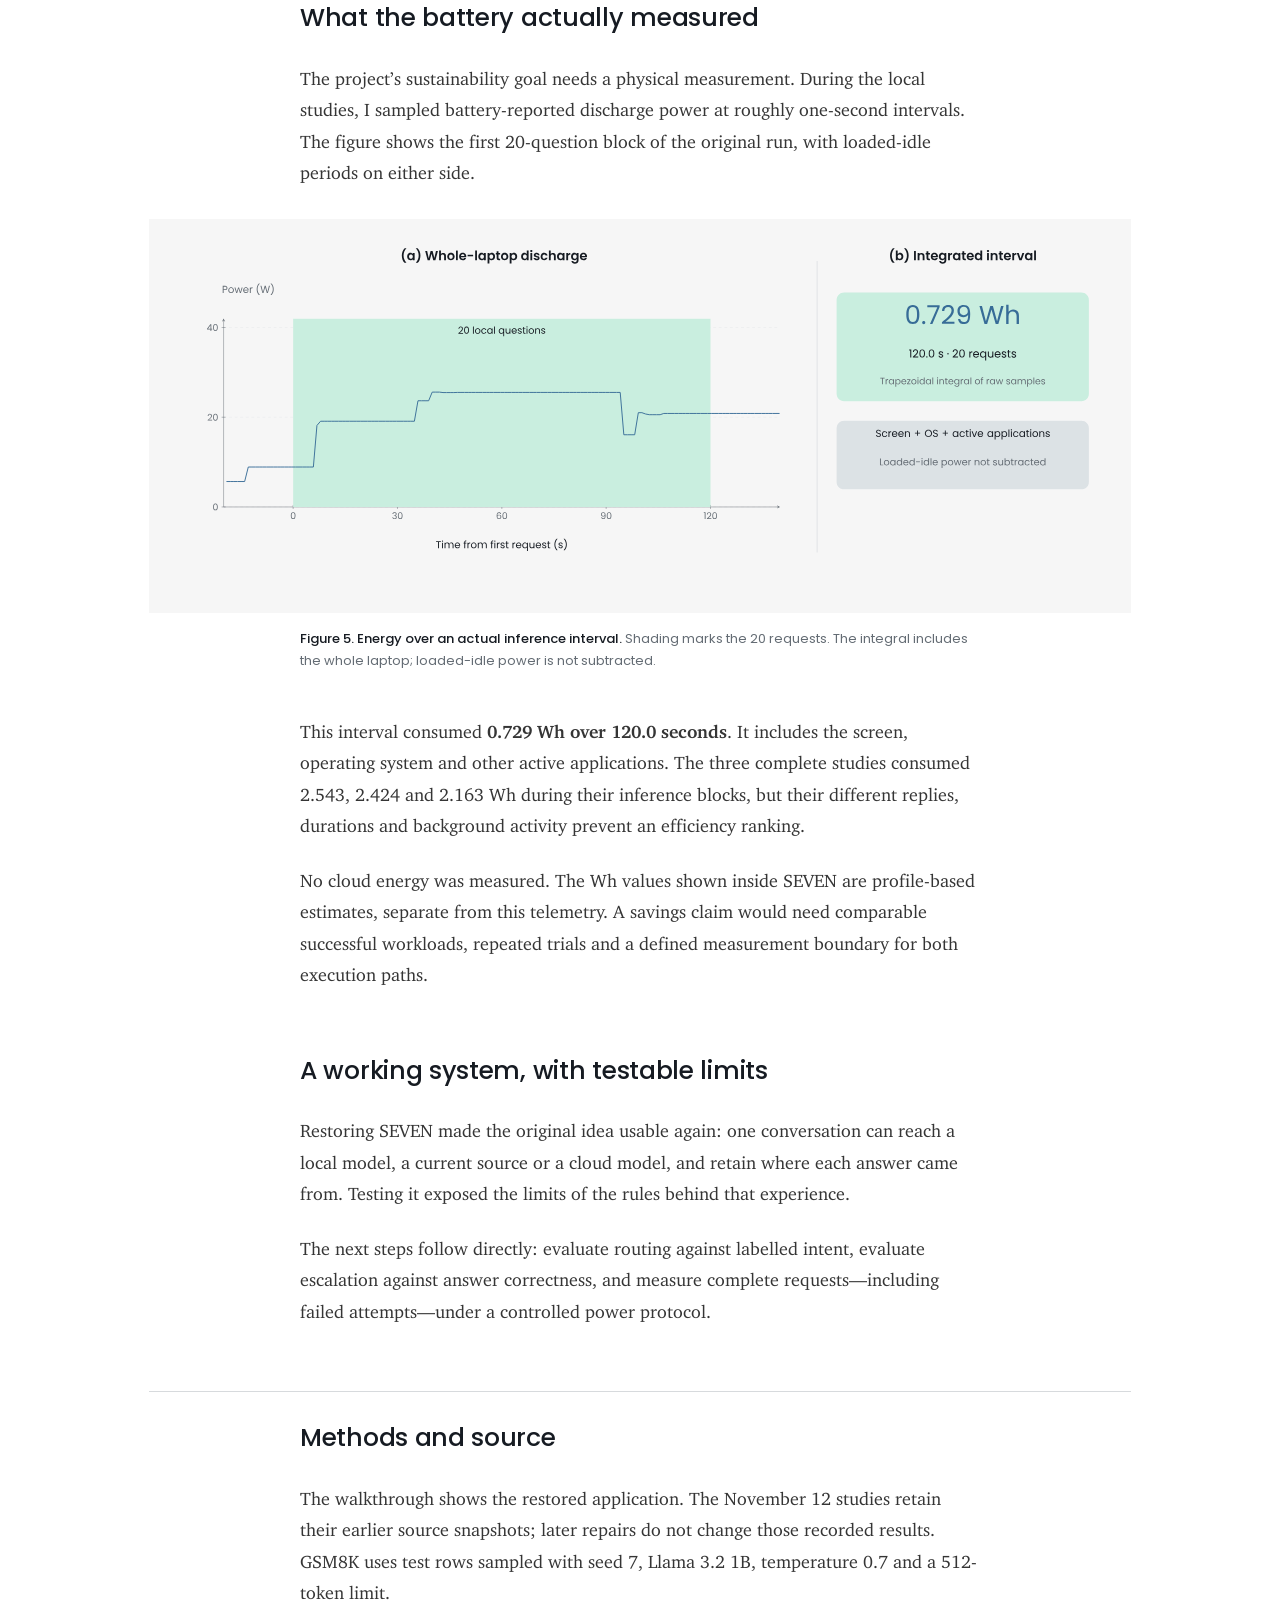
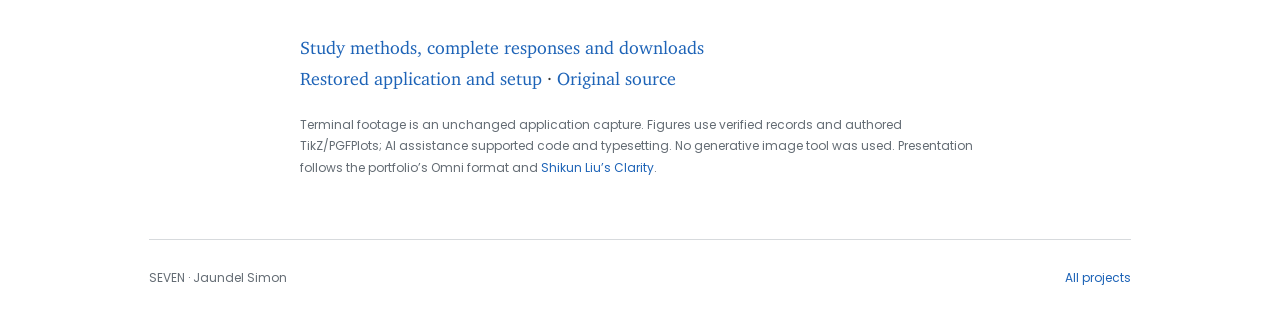
==== commit 78b3a95e: "Unify scientific figures and add selectable continuous SEVEN tour" ====
--- a/index.html
+++ b/index.html
@@ -5,7 +5,7 @@
 <title>SEVEN: Choosing where AI runs — Jaundel Simon</title>
 <meta name="description" content="A local-first AI terminal, restored and examined through real application footage, paired routing decisions and recorded answers.">
 <meta property="og:title" content="SEVEN: Choosing where AI runs"><meta property="og:description" content="A working system, and what its routing and uncertainty rules actually do."><meta property="og:image" content="assets/demo/home.png">
-<link rel="icon" href="data:,"><link rel="stylesheet" href="article.css?v=001217dd1a30"><script src="article.js?v=36f32a8c4c8a" defer></script>
+<link rel="icon" href="data:,"><link rel="stylesheet" href="article.css?v=9606a0d8c2e0"><script src="article.js?v=3b95a5967d0a" defer></script>
 </head>
 <body>
 <a class="skip" href="#article">Skip to article</a>
@@ -23,10 +23,10 @@
 </header></div>
 <main id="article">
 <figure id="demo" class="shell demo-figure">
-<div class="recording"><video id="seven-video" controls playsinline preload="metadata" poster="assets/demo/home.png" width="1920" height="1140" aria-label="SEVEN application walkthrough"><source src="assets/demo/seven-full-window.mp4" type="video/mp4">Your browser cannot play this recording. <a href="assets/demo/seven-full-window.mp4">Open the recording.</a></video></div>
-<div id="chapters" class="chapters" role="group" aria-label="Play an execution path"><span>Jump to</span><button type="button" data-chapter="local-answer">Local answer</button><button type="button" data-chapter="live-weather">Live data</button><button type="button" data-chapter="cloud-answer">Cloud answer</button></div>
+<div class="recording"><video id="seven-video" controls muted loop playsinline preload="metadata" poster="assets/demo/home.png" width="1920" height="1140" aria-label="SEVEN application tour"><source src="assets/demo/seven-full-window.mp4" type="video/mp4">Your browser cannot play this recording. <a href="assets/demo/seven-full-window.mp4">Open the recording.</a></video></div>
+<div class="demo-navigation"><div id="chapters" class="chapters" role="group" aria-label="Choose a SEVEN view"><button type="button" data-chapter="home">Overview</button><button type="button" data-chapter="profile-selection">Profiles</button><button type="button" data-chapter="local-answer" class="local-view">Local</button><button type="button" data-chapter="live-weather" class="api-view">Weather</button><button type="button" data-chapter="live-crypto" class="api-view">Crypto</button><button type="button" data-chapter="live-news" class="api-view">News</button><button type="button" data-chapter="cloud-answer" class="cloud-view">Cloud</button><button type="button" data-chapter="reopened-history">History</button></div><button id="tour-toggle" type="button" aria-label="Play tour">Play tour</button></div>
 <p id="video-status" class="video-status" role="status" hidden></p>
-<figcaption><b>SEVEN running on the laptop.</b> Local inference, live lookups and a cloud response in one conversation. The complete window and waiting time are preserved.</figcaption>
+<figcaption><b>SEVEN running on the laptop.</b> Follow the tour or choose a view. The complete window, original replies and waiting time are preserved.</figcaption>
 </figure>
 <article>
 <section id="system" class="shell">
@@ -41,7 +41,7 @@
 <section id="routing" class="shell">
 <h2>One substring changed the execution path</h2>
 <p>The original classifier searched for cryptocurrency symbols anywhere in the text. The symbol <span class="api-text">eth</span> therefore matched inside <em>whether</em>. A question about a triangle entered the live-data path before the local model was considered.</p>
-<figure class="wide scientific"><picture><source media="(max-width:600px)" srcset="assets/figures/routing-rule-mobile.svg"><img src="assets/figures/routing-rule.svg" width="760" height="240" loading="lazy" alt="The original substring rule finds eth inside whether and selects live data. The restored word-boundary rule finds no match and selects the local model."></picture><figcaption><b>Figure 2. The matched characters explain the decision.</b> Both classifier versions were executed on the same sentence. The restored rule requires a complete word.</figcaption></figure>
+<figure class="wide scientific"><a href="assets/figures/routing-rule.svg?v=abd2644c33ef" target="_blank" rel="noopener" aria-label="Enlarge the routing rule figure"><picture><source media="(max-width:600px)" srcset="assets/figures/routing-rule-mobile.svg?v=bff3e09291ae"><img src="assets/figures/routing-rule.svg?v=abd2644c33ef" width="1020" height="390" loading="lazy" alt="The original substring rule finds eth inside whether and selects live data. The restored word-boundary rule finds no match and selects the local model."></picture></a><figcaption><b>Figure 2. The matched characters explain the decision.</b> Both classifier versions were executed on the same sentence. The restored rule requires a complete word.</figcaption></figure>
 <p>I then ran both versions over the same <strong>15,011 Dolly-15k prompts</strong>. The restoration added word boundaries and removed the ambiguous keyword <em>price</em>. Most decisions stayed the same; the table isolates those that changed.</p>
 <div class="table-wrap narrow"><table id="routing-table"><caption>Changed initial decisions on the same 15,011 prompts</caption><thead><tr><th scope="col">Original path</th><th scope="col">Restored path</th><th scope="col">Prompts</th></tr></thead><tbody><tr><th scope="row" class="api-text">Live-data check</th><td class="local-text">Local</td><td>1,598</td></tr><tr><th scope="row" class="api-text">Live-data check</th><td class="cloud-text">Cloud</td><td>956</td></tr><tr><th scope="row" class="cloud-text">Cloud</th><td class="local-text">Local</td><td>2</td></tr></tbody></table></div>
 <p>These are changes in rule behaviour. Dolly does not label the correct destination, so the counts cannot establish routing accuracy. Word boundaries also leave intent unresolved: “What is the latest version of Python?” still selects live data, although SEVEN has no software-release tool.</p>
@@ -51,20 +51,20 @@
 <p>SEVEN looks for four explicit uncertainty phrases in a local reply. That makes escalation inexpensive, but a wrong answer need not contain one. I tested the same seeded sample of 60 GSM8K questions under three preserved local configurations.</p>
 <div class="table-wrap narrow"><table id="quality-table"><caption>60 questions per configuration · one recorded response per question</caption><thead><tr><th scope="col">Local configuration</th><th scope="col">Numeric<br>matches</th><th scope="col">Flagged<br>by rule</th><th scope="col">Unflagged<br>misses</th></tr></thead><tbody><tr><th scope="row">Original / plaintext</th><td>11</td><td>8</td><td>41</td></tr><tr><th scope="row">Template exposed</th><td>13</td><td>0</td><td>47</td></tr><tr><th scope="row">Revised local prompt</th><td>22</td><td>0</td><td>38</td></tr></tbody></table></div>
 <p>The revised-prompt run produced more numeric matches, yet <strong>none of its 38 non-matching replies triggered the uncertainty rule</strong>. These single stochastic runs do not isolate why the match count changed. They do show why absence of an uncertainty phrase is a weak acceptance check.</p>
-<figure class="wide scientific"><picture><source media="(max-width:600px)" srcset="assets/figures/answer-case-mobile.svg"><img src="assets/figures/answer-case.svg" width="760" height="325" loading="lazy" alt="First sampled question: distribute 600 newspapers after 198 and 209 deliveries. The complete original local reply incorrectly answers 621 without uncertainty. The reference calculation gives 193."></picture><figcaption><b>Figure 3. A confident arithmetic failure.</b> The first sampled question, under the original configuration. The complete recorded reply is reproduced alongside the reference calculation.</figcaption></figure>
+<figure class="wide scientific"><a href="assets/figures/answer-case.svg?v=55b3541dc6b2" target="_blank" rel="noopener" aria-label="Enlarge the answer case figure"><picture><source media="(max-width:600px)" srcset="assets/figures/answer-case-mobile.svg?v=aef2ed6c2591"><img src="assets/figures/answer-case.svg?v=55b3541dc6b2" width="1020" height="400" loading="lazy" alt="First sampled question: distribute 600 newspapers after 198 and 209 deliveries. The complete original local reply incorrectly answers 621 without uncertainty. The reference calculation gives 193."></picture></a><figcaption><b>Figure 3. A confident arithmetic failure.</b> The first sampled question, under the original configuration. The complete recorded reply is reproduced alongside the reference calculation.</figcaption></figure>
 <p>The response above fails both the subtraction and the choice of operation. Its wording still passes the phrase check. The study grades only the last number against the reference answer; it does not score reasoning. The <a href="supplement.html#responses">complete paired responses</a> preserve what that simple grade leaves out.</p>
 </section>
 <section id="energy" class="shell">
 <h2>What SEVEN estimates for local and cloud inference</h2>
 <p>The energy display compares a completed local reply with a hypothetical cloud run at the same token count. In the recorded France example, the local profile gives <span class="local-text"><strong>14.6 mWh</strong></span> and the cloud profile gives <span class="cloud-text"><strong>53.4 mWh</strong></span>: a configured difference of 38.8 mWh.</p>
-<figure class="wide scientific"><picture><source media="(max-width:600px)" srcset="assets/figures/energy-comparison-mobile.svg"><img src="assets/figures/energy-comparison.svg" width="760" height="310" loading="lazy" alt="Configured comparison for the France example at an estimator input of 62 tokens. Local profile: 14.6 milliwatt-hours. GPT-4o cloud proxy: 53.4 milliwatt-hours. Whiskers show configured coefficient bounds. These are estimates, not measured cloud energy."></picture><figcaption><b>Figure 4. The comparison behind the display.</b> Both bars use the same estimator input. Whiskers show configured coefficient bounds, rather than repeated measurements.</figcaption></figure>
+<figure class="wide scientific"><a href="assets/figures/energy-comparison.svg?v=7e23437d2711" target="_blank" rel="noopener" aria-label="Enlarge the energy comparison figure"><picture><source media="(max-width:600px)" srcset="assets/figures/energy-comparison-mobile.svg?v=f0616d3b5ae5"><img src="assets/figures/energy-comparison.svg?v=7e23437d2711" width="1020" height="390" loading="lazy" alt="Configured comparison for the France example at an estimator input of 62 tokens. Local profile: 14.6 milliwatt-hours. GPT-4o cloud proxy: 53.4 milliwatt-hours. Whiskers show configured coefficient bounds. These are estimates, not measured cloud energy."></picture></a><figcaption><b>Figure 4. The comparison behind the display.</b> Both bars use the same estimator input. Whiskers show configured coefficient bounds; neither profile is a measurement.</figcaption></figure>
 <p>The calculation is token count × joules per token, converted to Wh. The local coefficient is 0.85 J/token; the cloud coefficient is 3.10 J/token. These coefficients make the comparison change proportionally with token count; they do not establish the electricity used by either request.</p>
 <p>There is also a model mismatch: the default cloud profile is labelled GPT-4o, while the adapter calls GPT-4o-mini. The local profile describes an NPU, while the demonstrated runtime uses NPU and iGPU together. The comparison is therefore a proxy built into the application, not a calibrated result for this hardware and cloud model. The <a href="supplement.html#estimates">estimator details</a> preserve its assumptions and exact calculation.</p>
 </section>
 <section id="measurement" class="shell">
 <h2>What the battery actually measured</h2>
 <p>The project’s sustainability goal needs a physical measurement. During the local studies, I sampled battery-reported discharge power at roughly one-second intervals. The figure shows the first 20-question block of the original run, with loaded-idle periods on either side.</p>
-<figure class="wide scientific"><picture><source media="(max-width:600px)" srcset="assets/figures/power-interval-mobile.svg"><img src="assets/figures/power-interval.svg" width="760" height="350" loading="lazy" alt="Whole-laptop power samples surrounding the first original inference block. The 20-question interval lasts 120.0 seconds and integrates to 0.729 watt-hours. Display, operating system and other applications are included."></picture><figcaption><b>Figure 5. Energy over an actual inference interval.</b> Shading marks the 20 requests. The integral includes the whole laptop; loaded-idle power is not subtracted.</figcaption></figure>
+<figure class="wide scientific"><a href="assets/figures/power-interval.svg?v=63a42b449529" target="_blank" rel="noopener" aria-label="Enlarge the power interval figure"><picture><source media="(max-width:600px)" srcset="assets/figures/power-interval-mobile.svg?v=fe4b1e4f22af"><img src="assets/figures/power-interval.svg?v=63a42b449529" width="1020" height="390" loading="lazy" alt="Whole-laptop power samples surrounding the first original inference block. The 20-question interval lasts 120.0 seconds and integrates to 0.729 watt-hours. Display, operating system and other applications are included."></picture></a><figcaption><b>Figure 5. Energy over an actual inference interval.</b> Shading marks the 20 requests. The integral includes the whole laptop; loaded-idle power is not subtracted.</figcaption></figure>
 <p>This interval consumed <strong>0.729 Wh over 120.0 seconds</strong>. It includes the screen, operating system and other active applications. The three complete studies consumed 2.543, 2.424 and 2.163 Wh during their inference blocks, but their different replies, durations and background activity prevent an efficiency ranking.</p>
 <p>No cloud energy was measured. The Wh values shown inside SEVEN are profile-based estimates, separate from this telemetry. A savings claim would need comparable successful workloads, repeated trials and a defined measurement boundary for both execution paths.</p>
 </section>
--- a/article.css
+++ b/article.css
@@ -1,4 +1,4 @@
-@import url('article-tokens.css?v=688874f302b3');
+@import url('article-tokens.css?v=932d807ca691');
 :root{--column:680px;--wide:982px}
 *{box-sizing:border-box}
 html{scroll-behavior:smooth;scroll-padding-top:32px}
@@ -23,8 +23,13 @@
 .lead{font-size:21px;line-height:1.65;color:var(--ink)}
 figure{margin:34px auto 40px}figure img{width:100%}figcaption{max-width:var(--column);font-size:13px;line-height:1.7;margin:15px auto 0;color:var(--muted)}figcaption b{font-weight:500;color:var(--ink)}
 .demo-figure{margin-top:44px;margin-bottom:64px}.recording{overflow:hidden;background:#09091e;border-radius:4px}.recording video{width:100%;aspect-ratio:1920/1140;object-fit:contain}
-.chapters{display:flex;align-items:center;gap:10px 24px;flex-wrap:wrap;margin:15px 0 0;font-size:12px;line-height:1.5}.chapters>span{color:var(--muted)}
-.chapters button{padding:3px 0;border:0;border-bottom:1px solid transparent;background:none;color:var(--link);font-size:12px;line-height:1.5}.chapters button[aria-pressed=true]{border-color:var(--link)}
+.demo-navigation{display:flex;align-items:start;justify-content:space-between;gap:18px;margin-top:14px;font:12px/1.5 var(--sans)}
+.chapters{display:flex;align-items:center;gap:8px 22px;flex-wrap:wrap;font-size:12px;line-height:1.5}
+.chapters button{--accent:var(--muted);position:relative;padding:7px 0 10px;border:0;border-bottom:2px solid transparent;background:none;color:var(--accent);font-size:12px;line-height:1.5}
+.chapters .local-view{--accent:var(--local)}.chapters .api-view{--accent:var(--api)}.chapters .cloud-view{--accent:var(--cloud)}
+.chapters button[aria-pressed=true]{border-bottom-color:var(--accent);color:var(--ink)}
+.chapters button[aria-pressed=true]:after{content:'';position:absolute;bottom:-2px;left:0;height:2px;width:calc(var(--progress,0)*100%);background:var(--accent);filter:brightness(.7)}
+#tour-toggle{padding:7px 0;flex:none;border:0;background:none;color:var(--link);font-size:12px;line-height:1.5}
 .video-status{font:12px/1.6 var(--sans);color:var(--muted);margin:12px 0 0}.video-status[hidden]{display:none}
 .scientific picture{background:var(--wash);padding:16px 18px}.scientific figcaption{max-width:var(--column);margin:15px auto 0;padding:0}
 .api-text{color:var(--api)}.local-text{color:var(--local)}.cloud-text{color:var(--cloud)}
@@ -45,4 +50,5 @@
 @media(max-width:600px){body{font-size:18px;line-height:1.72}.shell{width:calc(100% - 36px)}.social-links{display:none}.site-nav{min-height:65px;padding-top:8px}.nav-links{justify-content:space-between;width:100%;gap:18px}.hero{padding:40px 0 42px}h1{font-size:34px}h2{font-size:23px;line-height:1.35}.abstract{font-size:15px}.byline{font-size:13px}.demo-figure{margin-top:28px;margin-bottom:50px}.chapters{gap:10px 19px}.chapters>span{display:none}figcaption{font-size:12px}.scientific{padding:8px 0 0}.scientific picture{margin:0}.scientific figcaption{margin:0;padding:15px 0 0}article>section{margin-top:52px}.lead{font-size:21px}.table-wrap{margin-block:26px}table{font-size:10px}th,td{padding:10px 6px}caption{font-size:10px}.downloads{columns:1}.foot{font-size:11px}.question-block>p{font-size:20px}}
 @media(max-width:600px){.scientific{padding:0}.scientific picture{padding:8px 0}.scientific figcaption{padding:0;margin:15px auto 0}table{font-size:11.5px;table-layout:fixed}th:first-child{width:41%}#quality-table th:first-child{width:36%}th,td{padding:10px 5px}caption{font-size:11px}}
 @media(prefers-reduced-motion:reduce){html{scroll-behavior:auto}}
-.system-figure>a{display:block;cursor:zoom-in}
+.scientific>a{display:block;cursor:zoom-in}
+@media(max-width:600px){.demo-navigation{flex-direction:column;gap:2px}.chapters{column-gap:20px;row-gap:2px}.chapters button{min-height:40px}.scientific picture{padding:8px 0}}
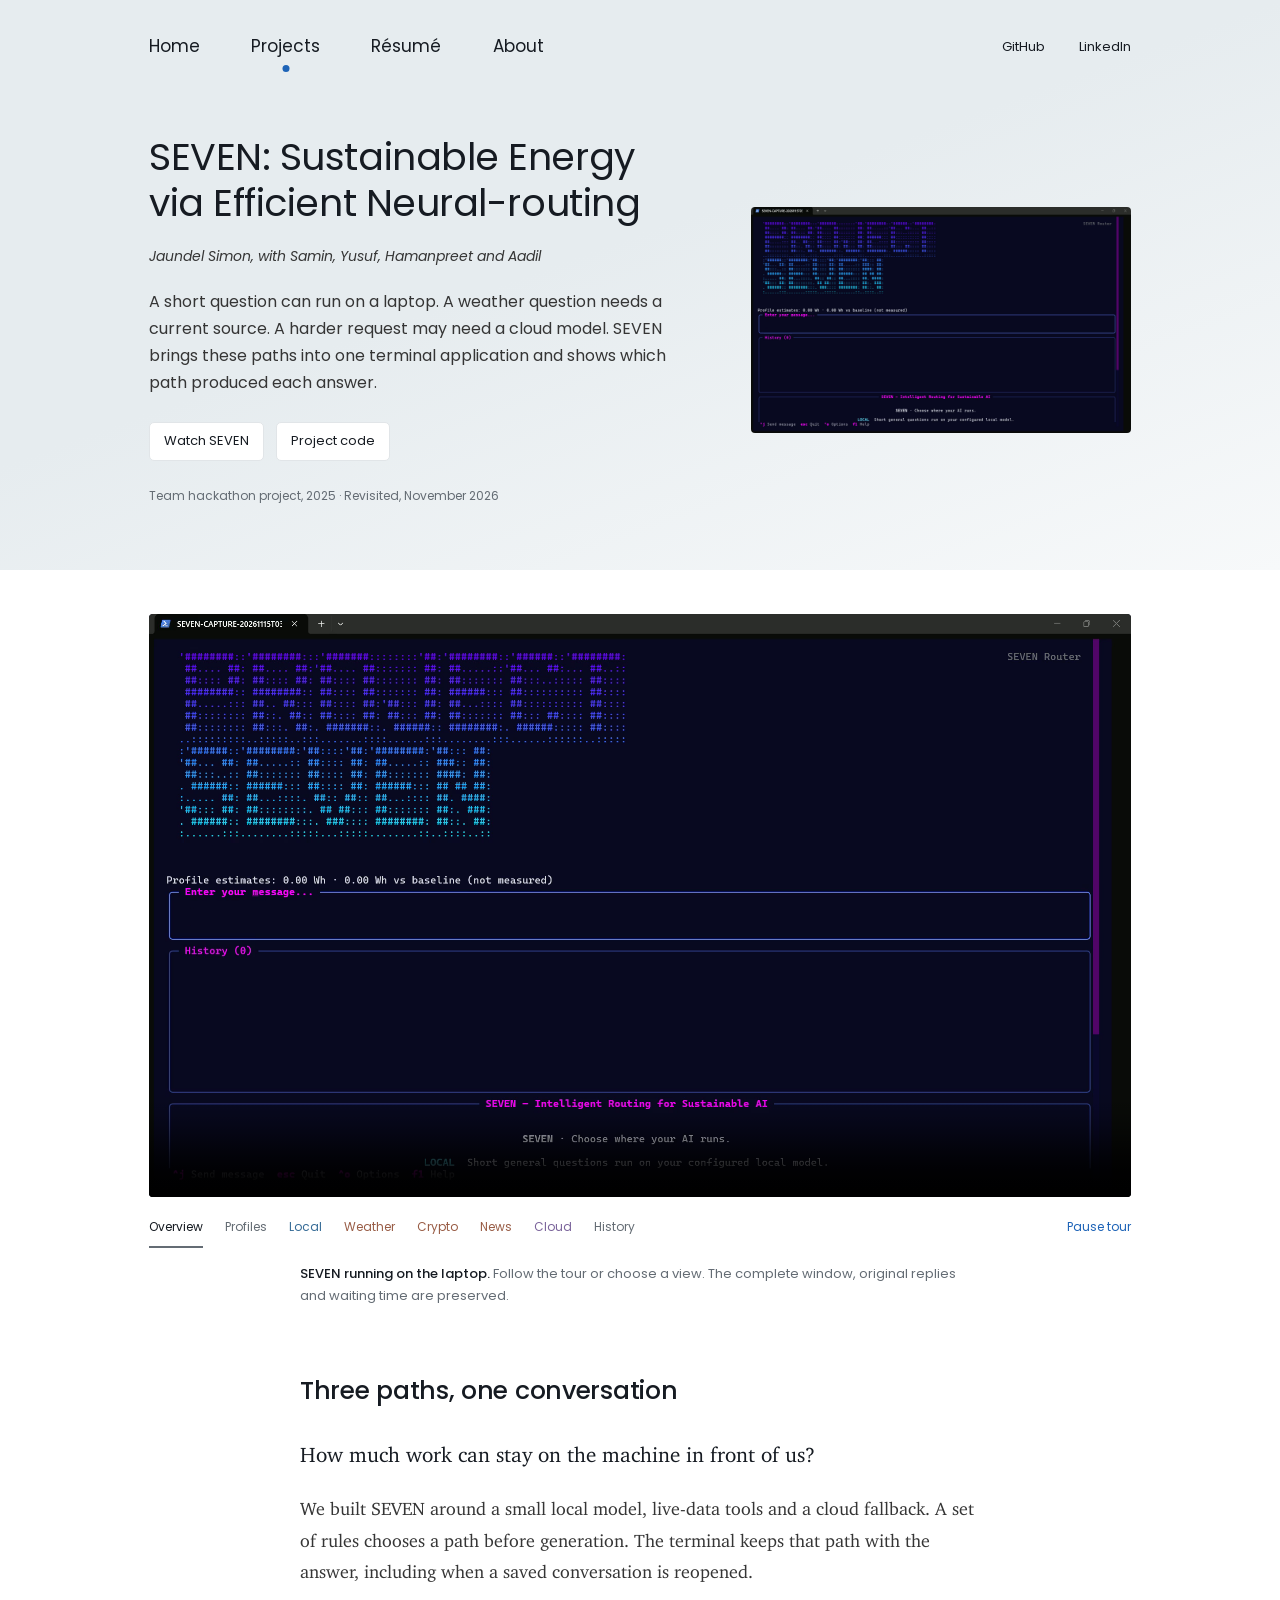
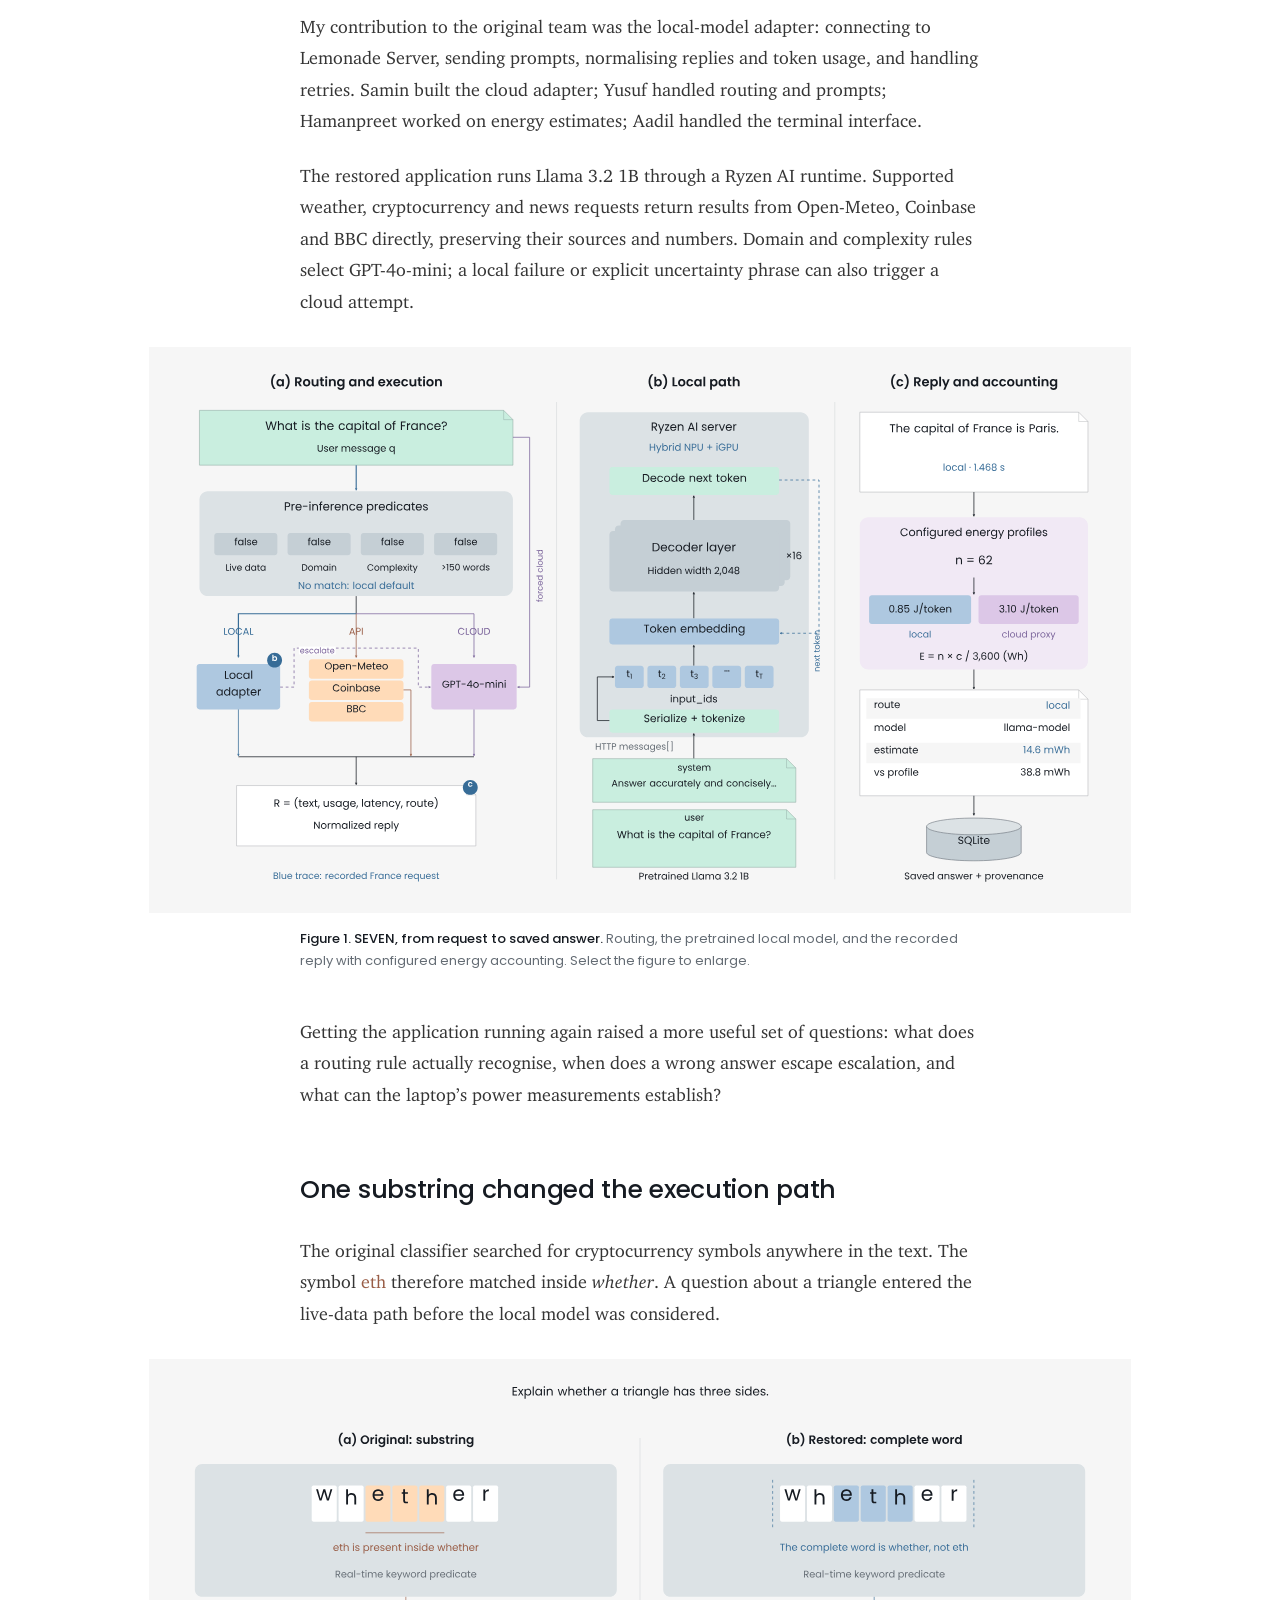
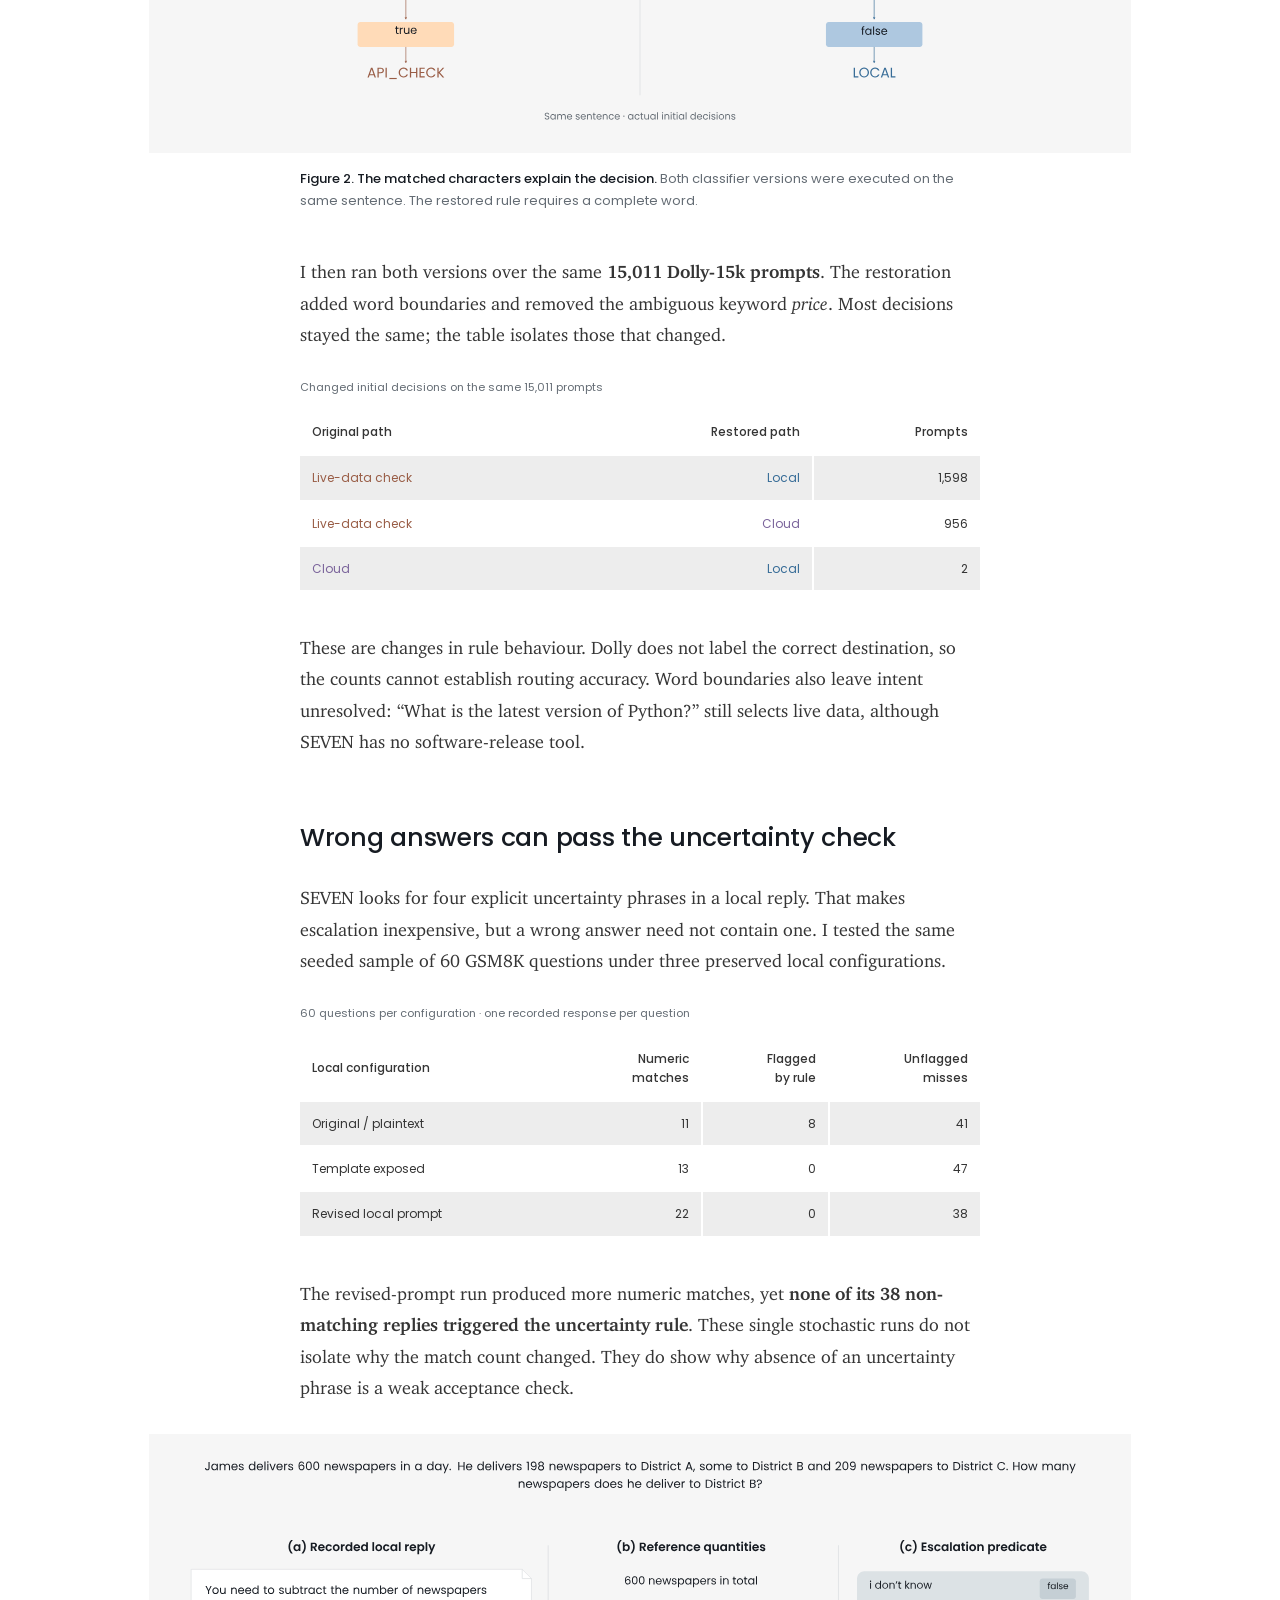
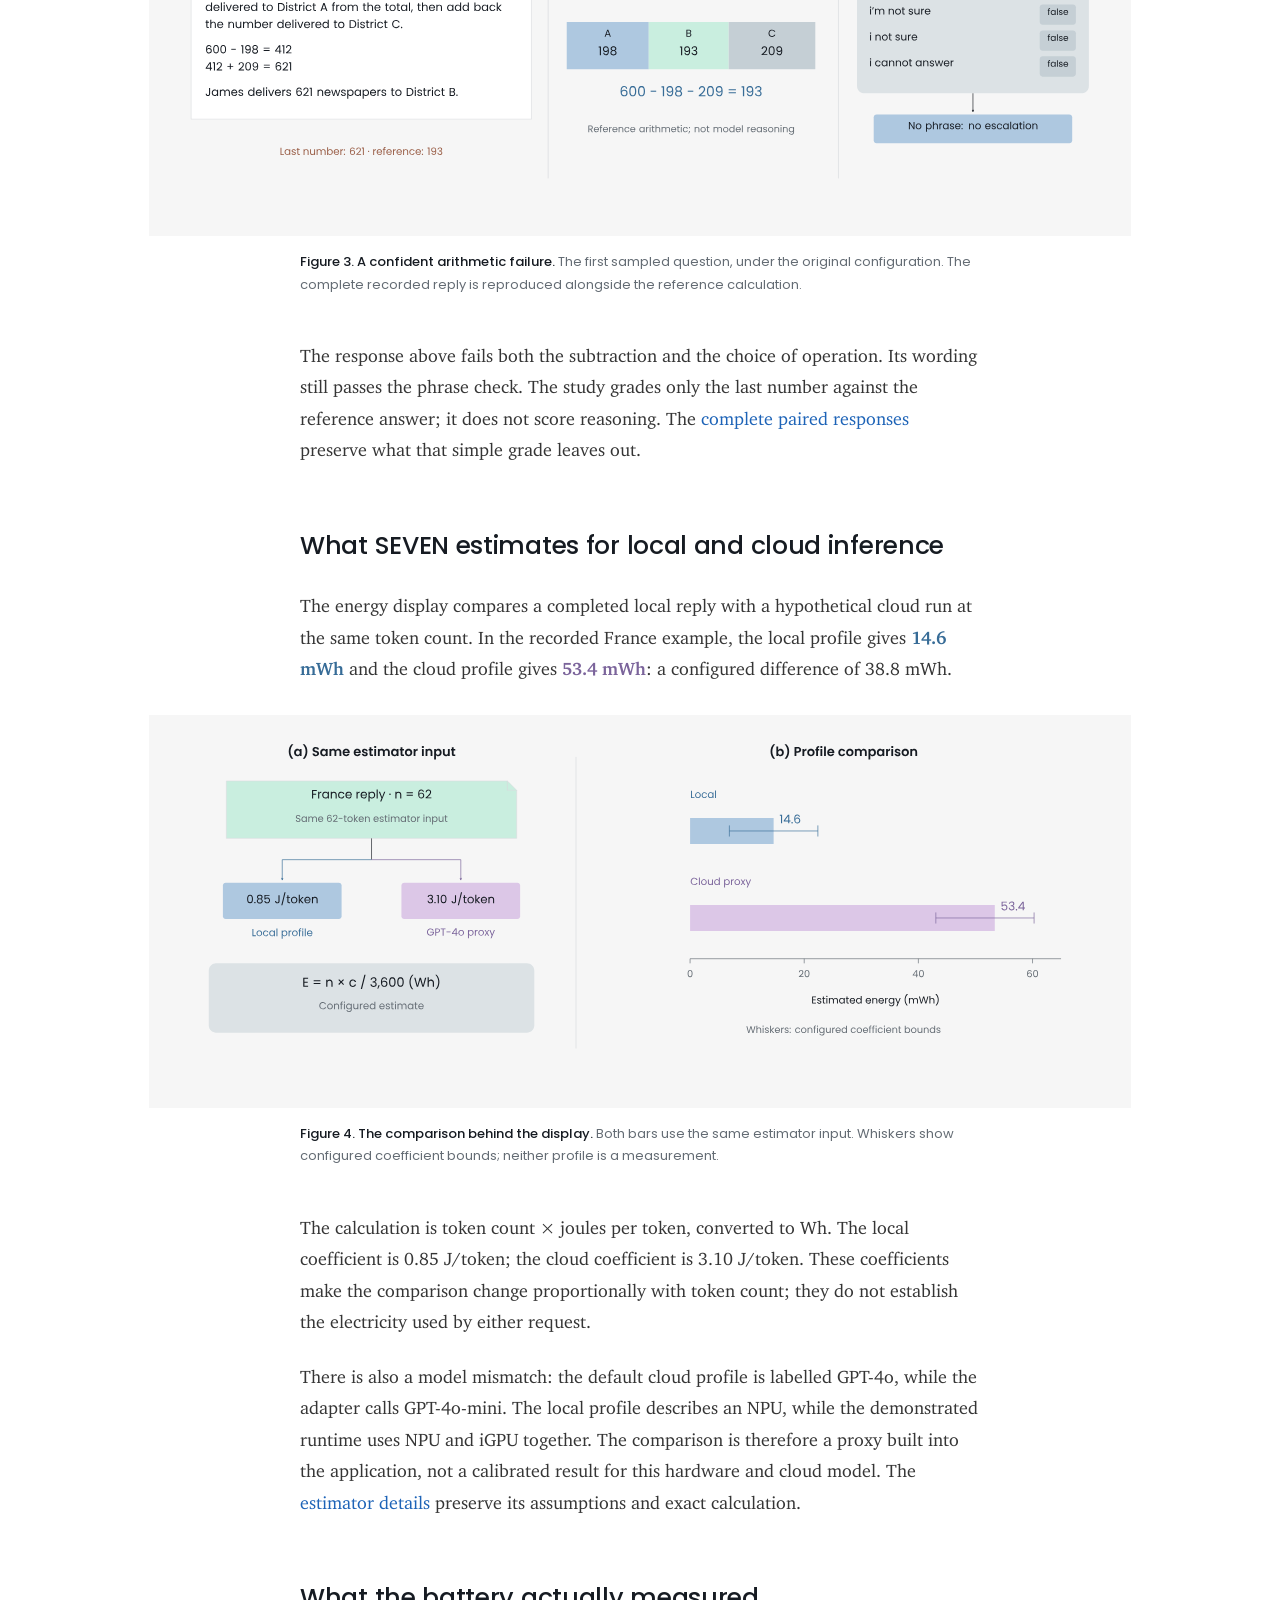
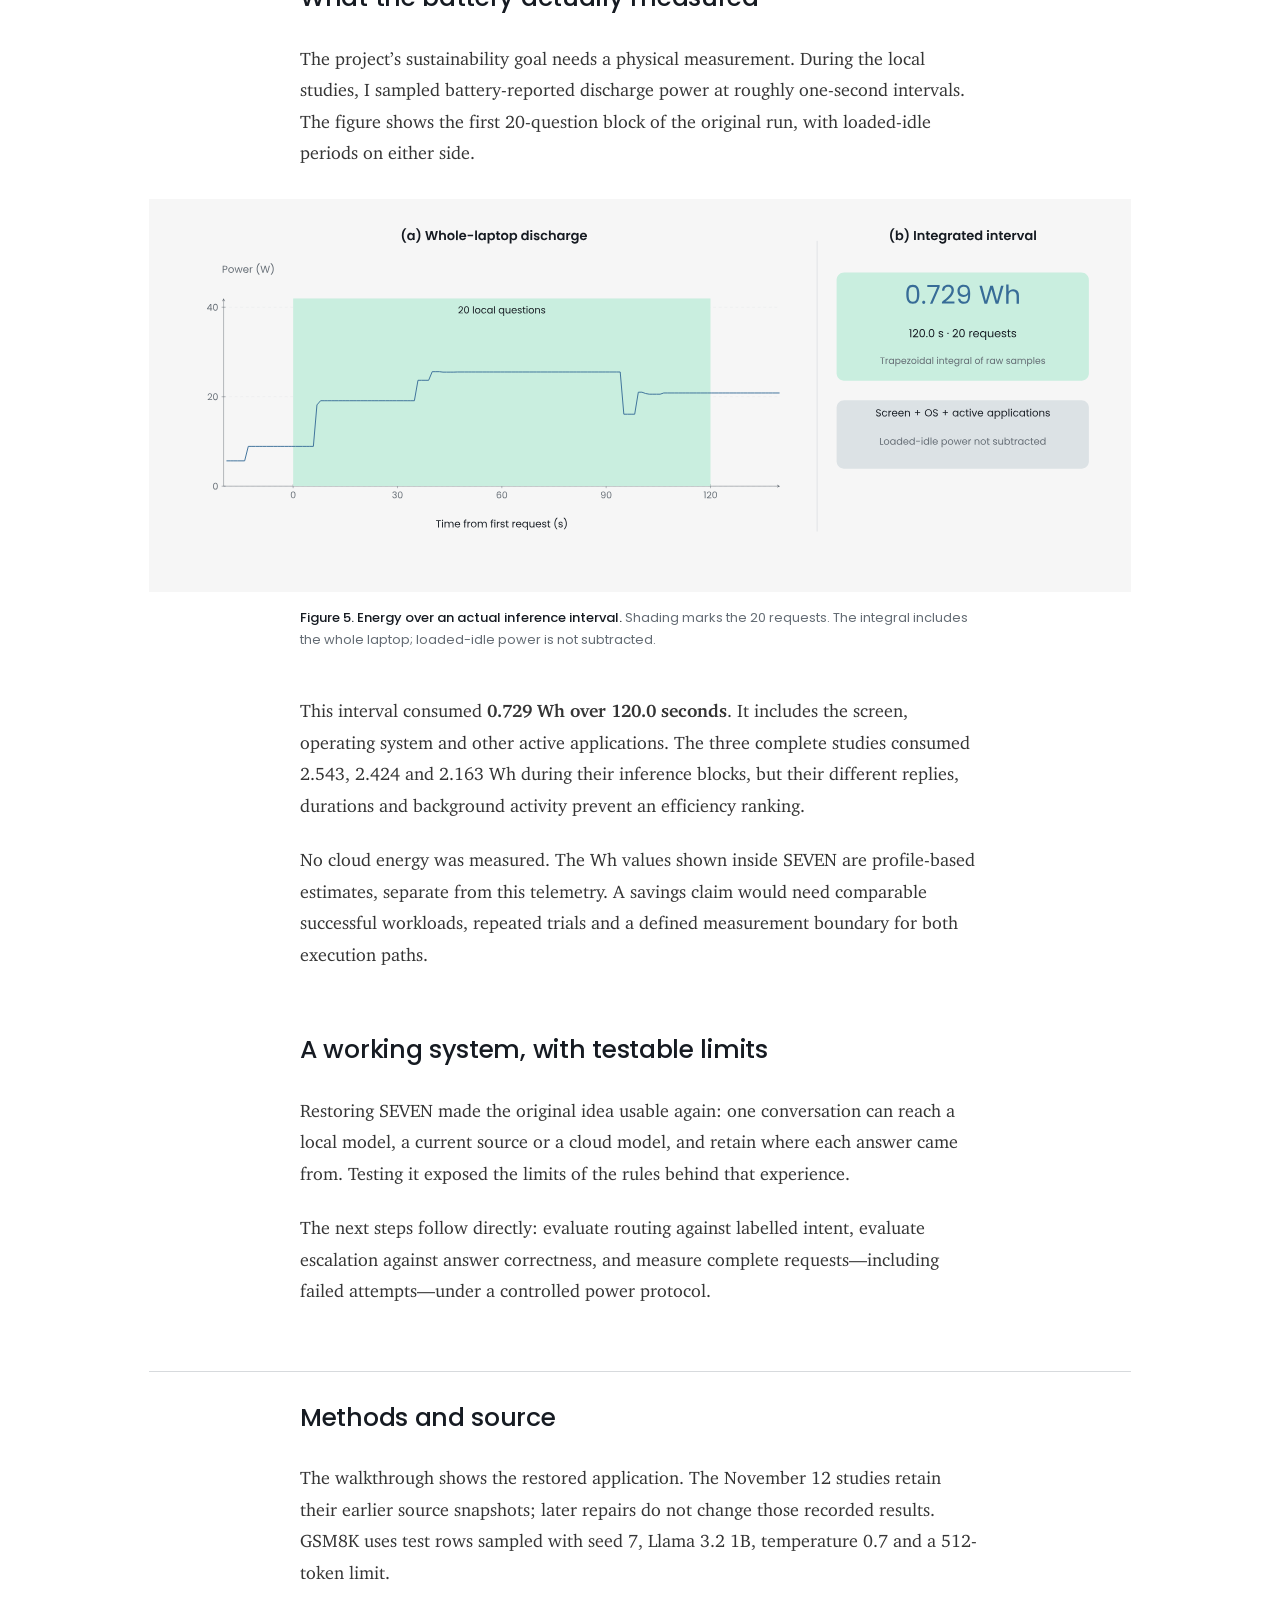
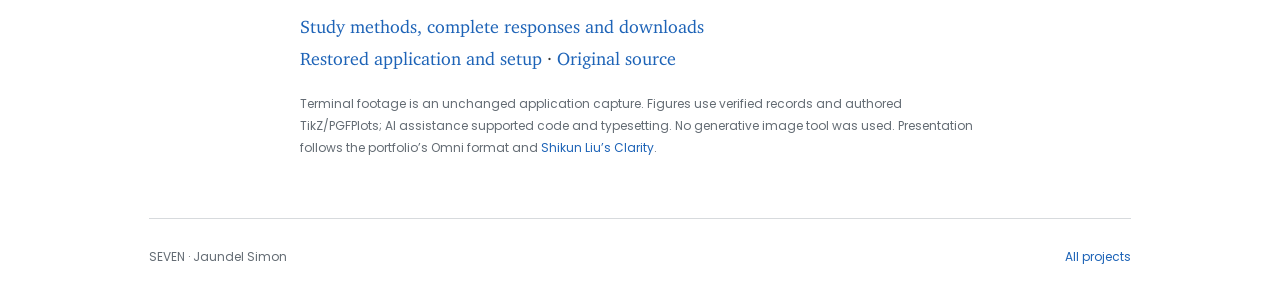
==== commit e6af4e18: "Restore SEVEN acronym in article title and metadata" ====
--- a/index.html
+++ b/index.html
@@ -2,9 +2,9 @@
 <html lang="en">
 <head>
 <meta charset="utf-8"><meta name="viewport" content="width=device-width,initial-scale=1">
-<title>SEVEN: Choosing where AI runs — Jaundel Simon</title>
+<title>SEVEN: Sustainable Energy via Efficient Neural-routing — Jaundel Simon</title>
 <meta name="description" content="A local-first AI terminal, restored and examined through real application footage, paired routing decisions and recorded answers.">
-<meta property="og:title" content="SEVEN: Choosing where AI runs"><meta property="og:description" content="A working system, and what its routing and uncertainty rules actually do."><meta property="og:image" content="assets/demo/home.png">
+<meta property="og:title" content="SEVEN: Sustainable Energy via Efficient Neural-routing"><meta property="og:description" content="A working system, and what its routing and uncertainty rules actually do."><meta property="og:image" content="assets/demo/home.png">
 <link rel="icon" href="data:,"><link rel="stylesheet" href="article.css?v=9606a0d8c2e0"><script src="article.js?v=3b95a5967d0a" defer></script>
 </head>
 <body>
@@ -13,11 +13,11 @@
 <nav class="shell site-nav" aria-label="Primary navigation"><div class="nav-links"><a href="https://jaundel.github.io/">Home</a><a class="active" href="https://jaundel.github.io/projects.html">Projects</a><a href="https://jaundel.github.io/assets/Jaundel_Simon_Resume.pdf">Résumé</a><a href="https://jaundel.github.io/about.html">About</a></div><div class="social-links"><a href="https://github.com/Jaundel">GitHub</a><a href="https://www.linkedin.com/in/jaundelsimon/">LinkedIn</a></div></nav>
 <header class="shell hero">
 <div class="hero-copy">
-<h1>SEVEN: Choosing where AI runs</h1>
+<h1>SEVEN: Sustainable Energy via Efficient Neural-routing</h1>
 <p class="byline">Jaundel Simon, with Samin, Yusuf, Hamanpreet and Aadil</p>
 <p class="abstract">A short question can run on a laptop. A weather question needs a current source. A harder request may need a cloud model. SEVEN brings these paths into one terminal application and shows which path produced each answer.</p>
 <div class="links"><a href="#demo">Watch SEVEN</a><a href="https://github.com/Jaundel/SEVEN">Project code</a></div>
-<p class="venue">Sustainable Energy via Efficient Neural-routing<br>Team hackathon project, 2025 · Revisited, November 2026</p>
+<p class="venue">Team hackathon project, 2025 · Revisited, November 2026</p>
 </div>
 <figure class="hero-cover"><img src="assets/demo/home.png" width="1920" height="1140" alt="The original PROJECT SEVEN sign in the restored terminal application"></figure>
 </header></div>
